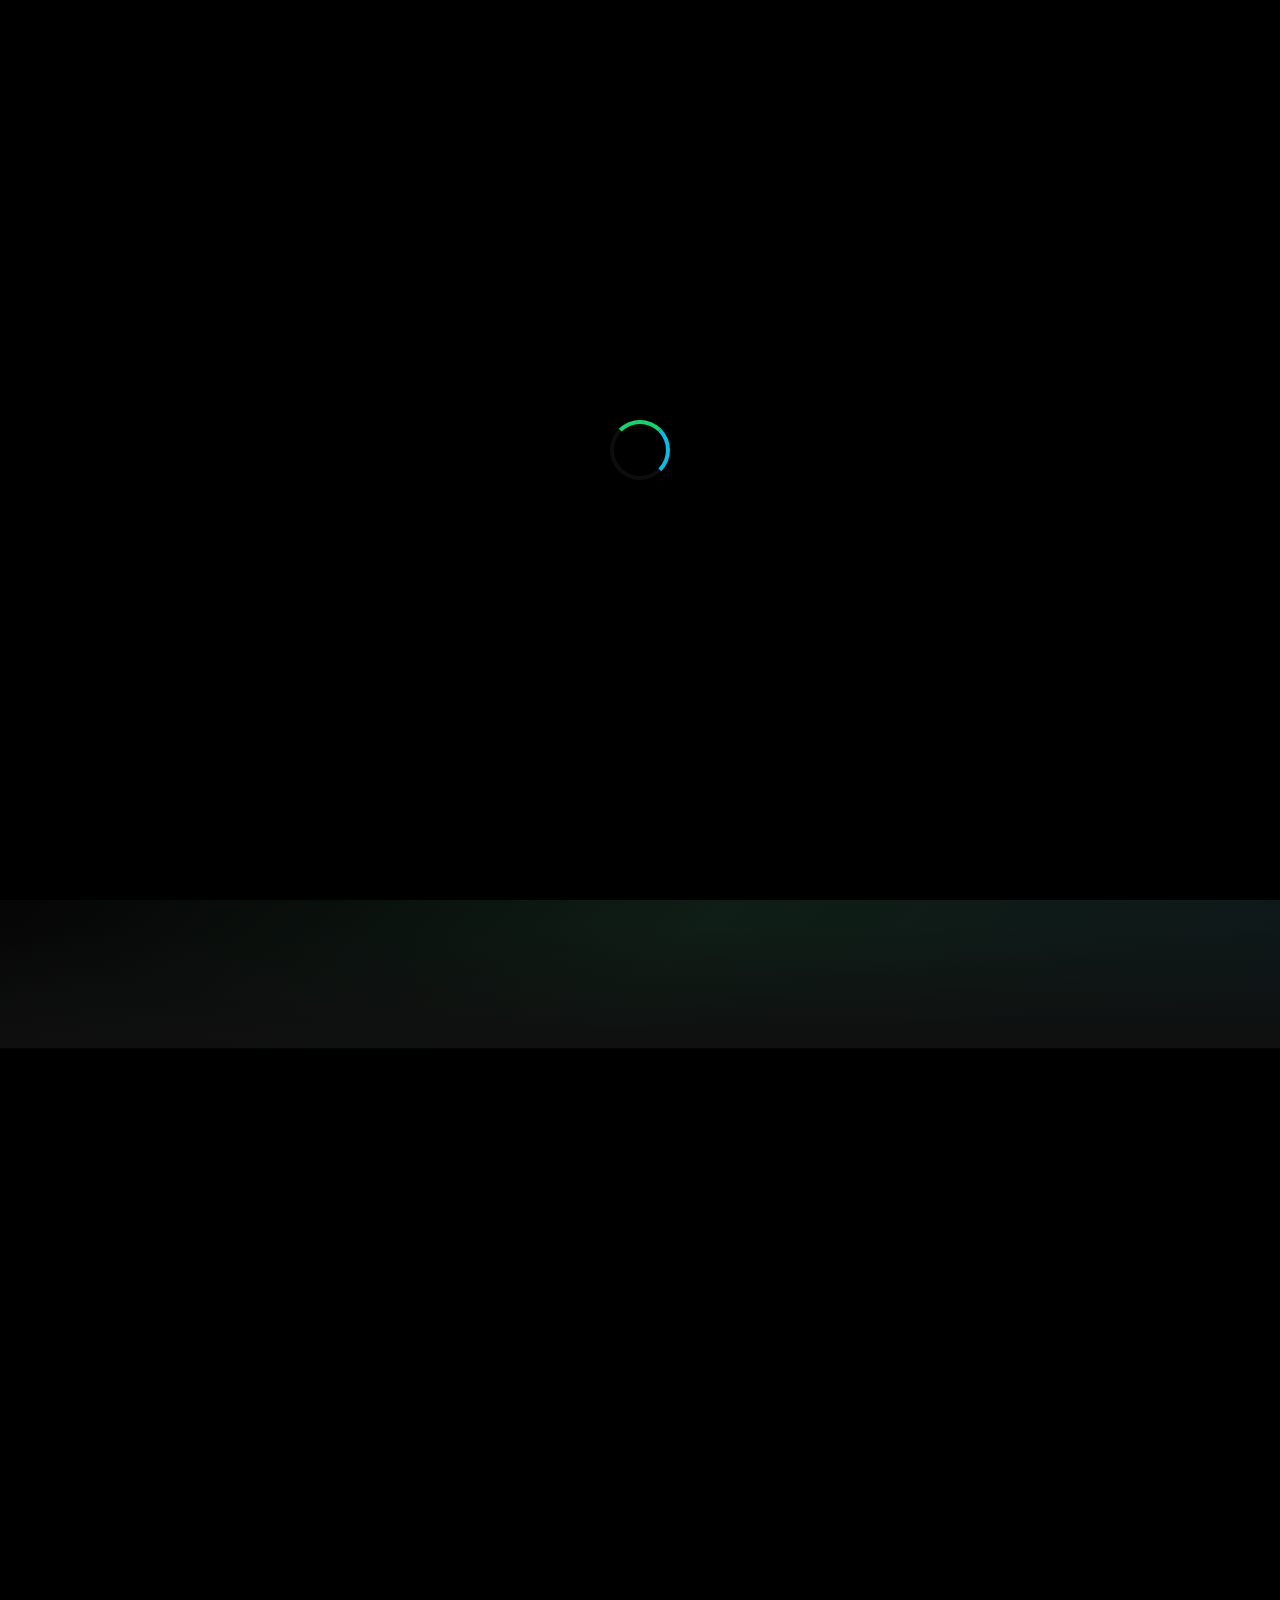
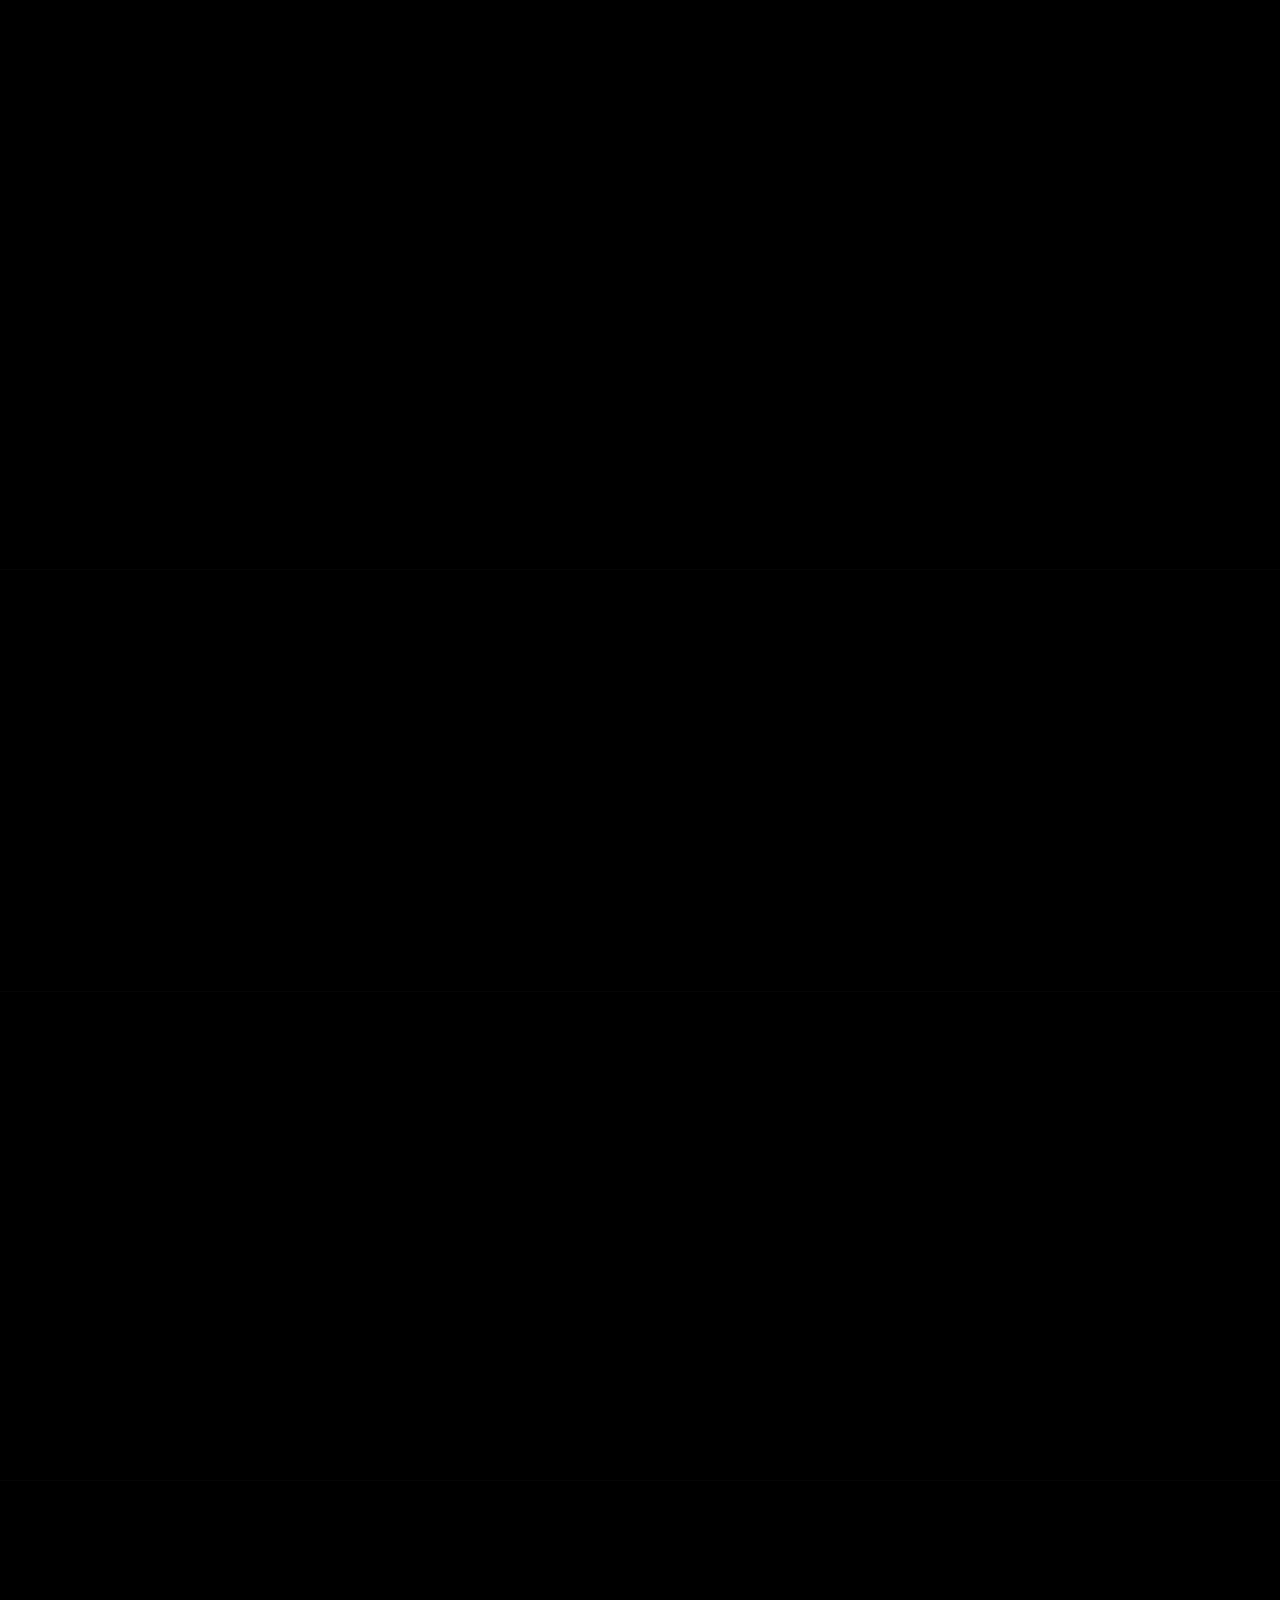
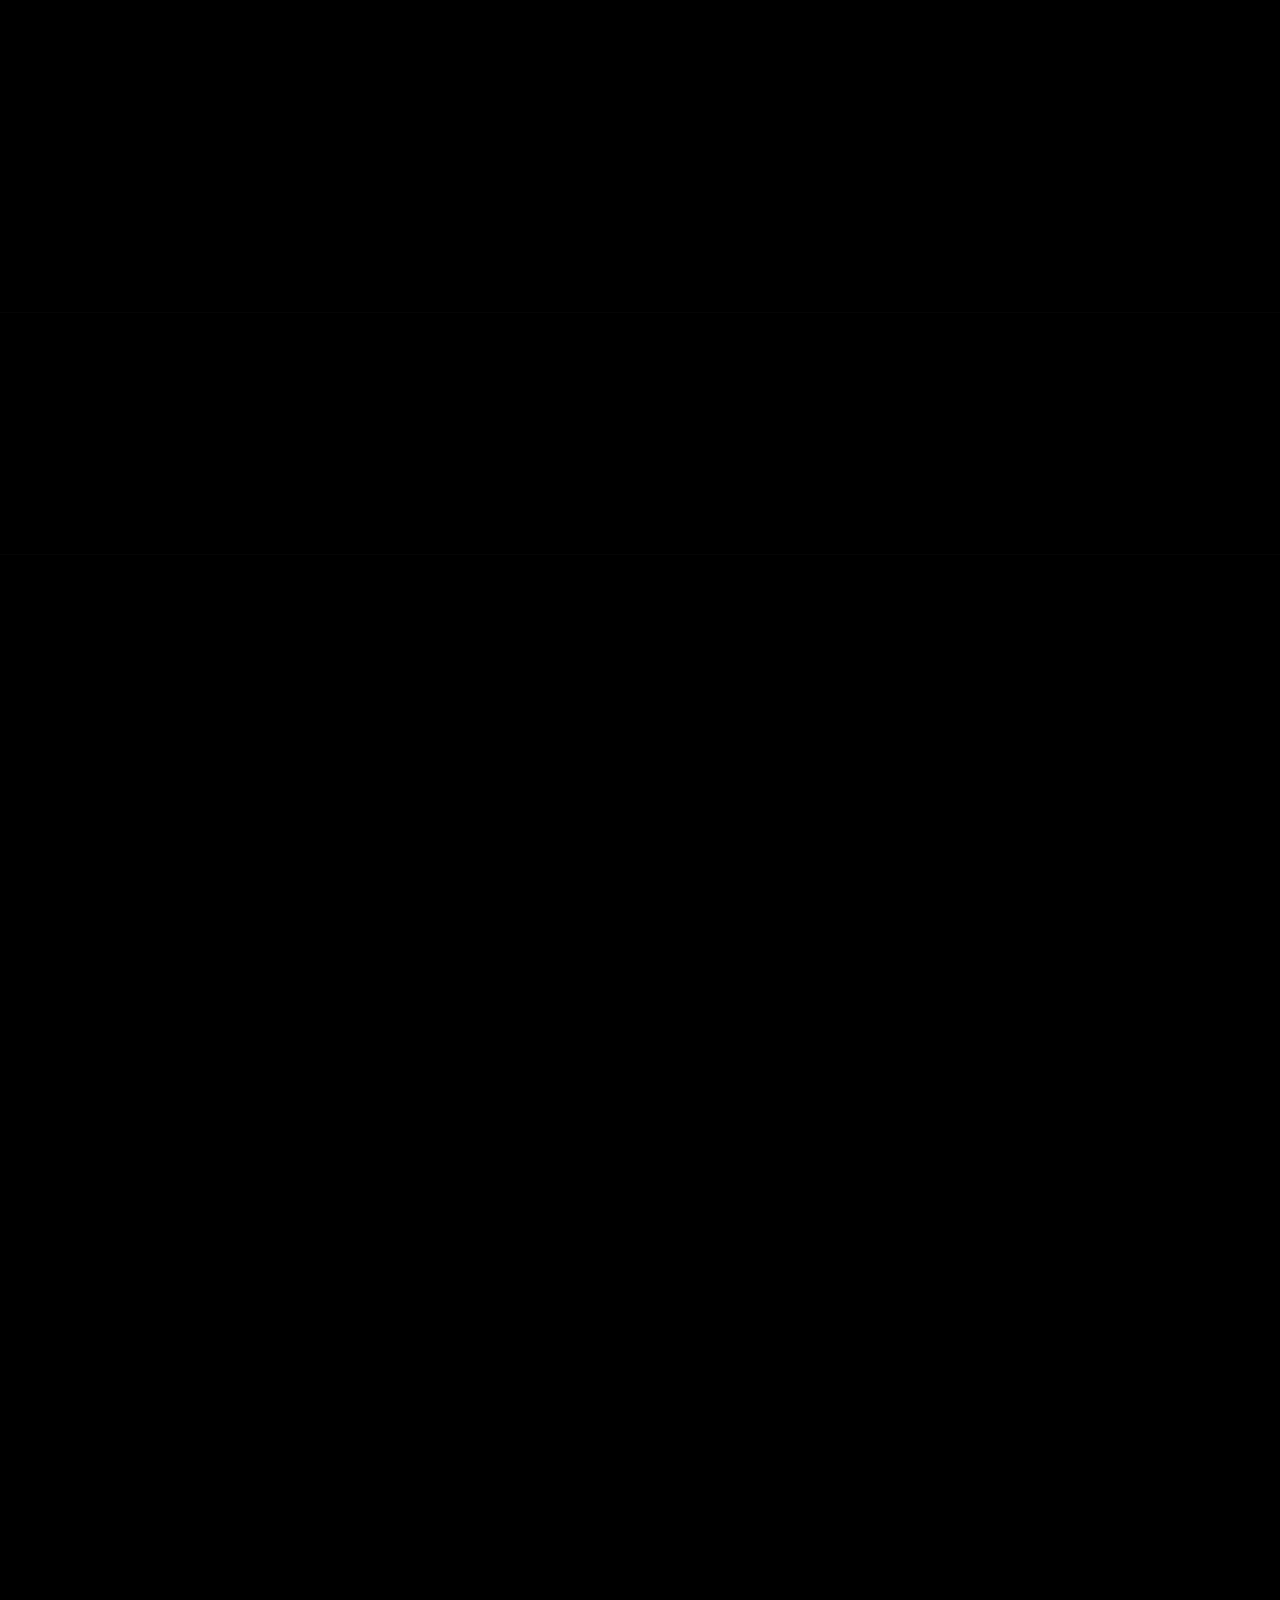
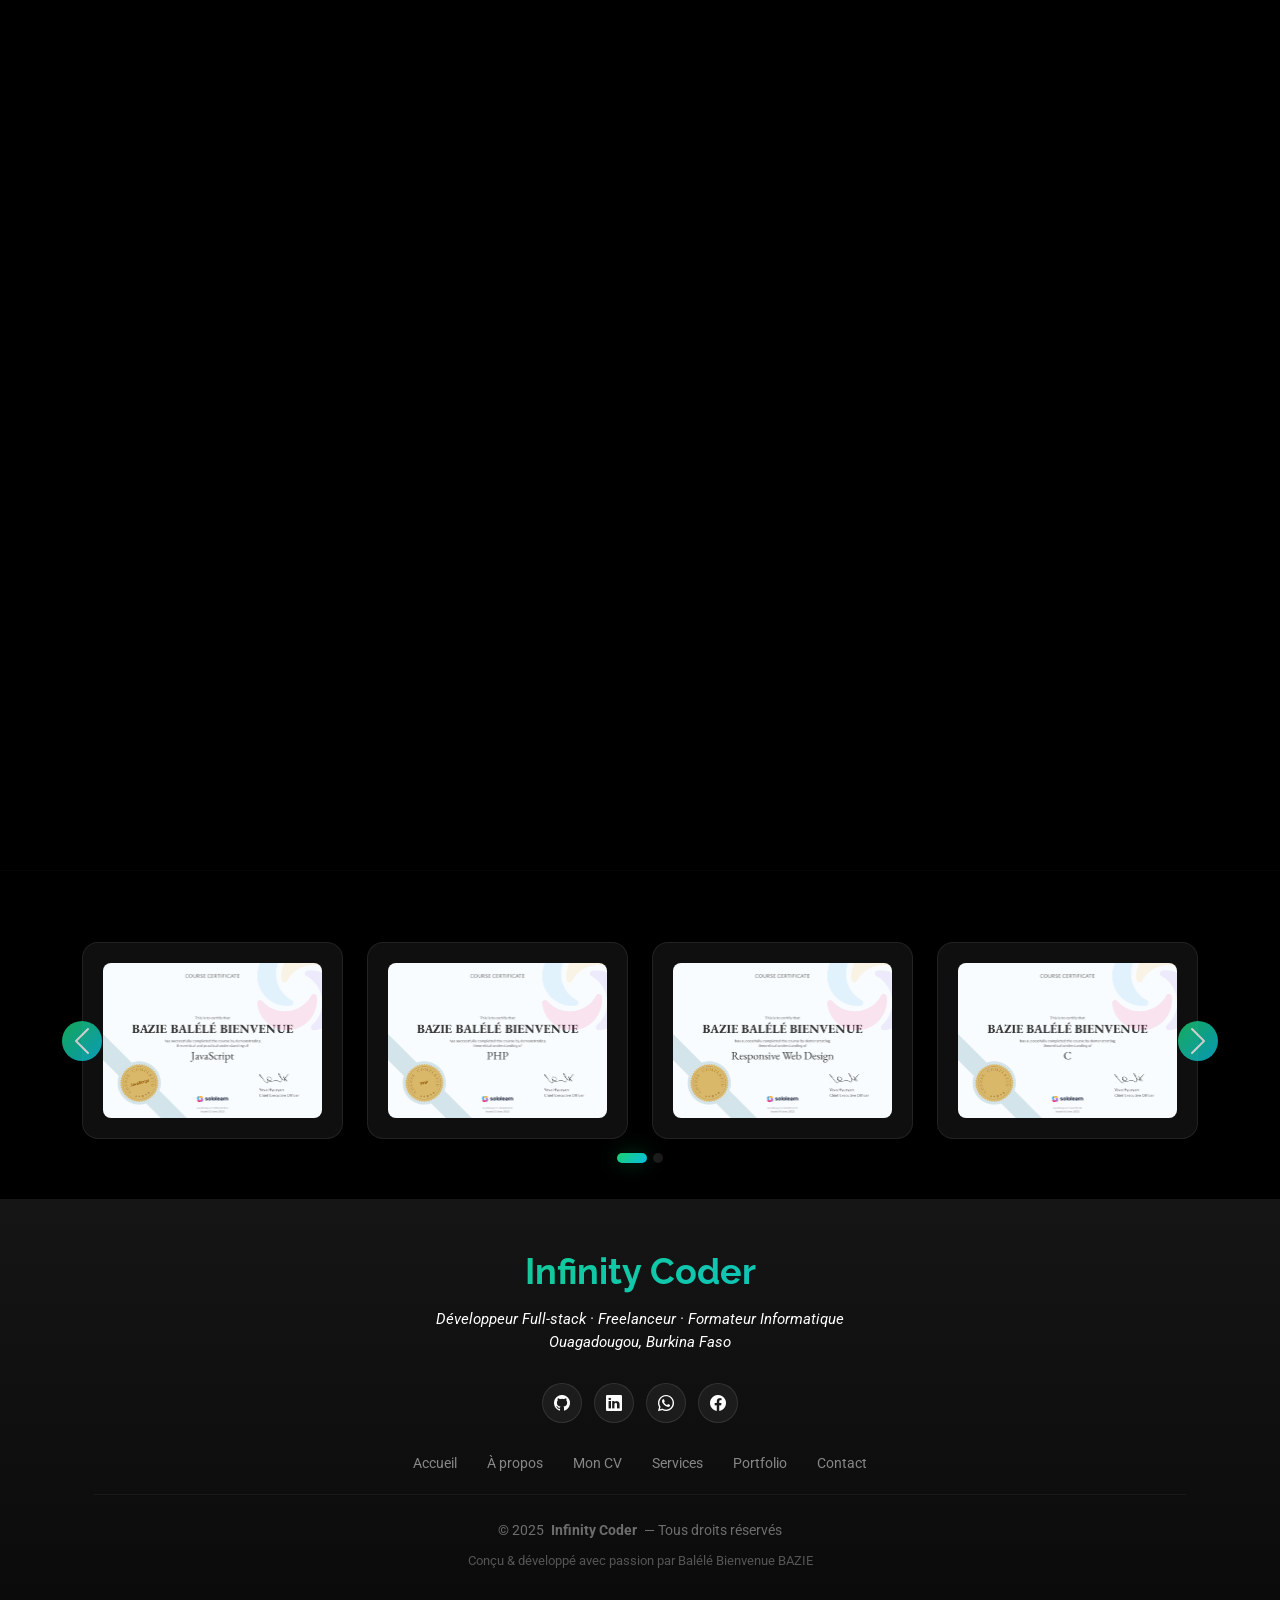
==== index.html @ 9b232f8d "Derniere version is done !" ====
<!DOCTYPE html>
<html lang="fr">

<head>
  <meta charset="utf-8">
  <meta content="width=device-width, initial-scale=1.0" name="viewport">
  <title>Accueil - Balele Bienvenue portfolio</title>
  <meta name="description" content="Portfolio de Balélé Bienvenue BAZIE - Développeur Full-stack, Freelanceur et Formateur Informatique basé à Ouagadougou, Burkina Faso. Spécialisé en Flutter, Laravel, JavaScript.">
  <meta name="keywords" content="développeur, fullstack, flutter, laravel, burkina faso, ouagadougou, freelance, mobile, web">
  <meta property="og:title" content="Balélé Bienvenue - Développeur Full-stack">
  <meta property="og:description" content="Développeur Full-stack, Freelanceur et Formateur Informatique. Spécialisé en Flutter, Laravel et JavaScript.">
  <meta property="og:type" content="website">

  <!-- Favicons -->
  <link href="assets/img/logo_infinity.png" rel="icon">
  <link href="assets/img/apple-touch-icon.png" rel="apple-touch-icon">

  <!-- Fonts -->
  <link href="https://fonts.googleapis.com" rel="preconnect">
  <link href="https://fonts.gstatic.com" rel="preconnect" crossorigin>
  <link
    href="https://fonts.googleapis.com/css2?family=Roboto:ital,wght@0,100;0,300;0,400;0,500;0,700;0,900;1,100;1,300;1,400;1,500;1,700;1,900&family=Poppins:ital,wght@0,100;0,200;0,300;0,400;0,500;0,600;0,700;0,800;0,900;1,100;1,200;1,300;1,400;1,500;1,600;1,700;1,800;1,900&family=Raleway:ital,wght@0,100;0,200;0,300;0,400;0,500;0,600;0,700;0,800;0,900;1,100;1,200;1,300;1,400;1,500;1,600;1,700;1,800;1,900&display=swap"
    rel="stylesheet">

  <!-- Vendor CSS Files -->
  <link href="assets/vendor/bootstrap/css/bootstrap.min.css" rel="stylesheet">
  <link href="assets/vendor/bootstrap-icons/bootstrap-icons.css" rel="stylesheet">
  <link href="assets/vendor/aos/aos.css" rel="stylesheet">
  <link href="assets/vendor/swiper/swiper-bundle.min.css" rel="stylesheet">
  <link href="assets/vendor/glightbox/css/glightbox.min.css" rel="stylesheet">

  <!-- Main CSS File -->
  <link href="assets/css/main.css" rel="stylesheet">

</head>

<body class="index-page">

  <header id="header" class="header d-flex align-items-center fixed-top">
    <div class="container-fluid container-xl position-relative d-flex align-items-center justify-content-between">
      <a href="index.html" class="logo d-flex align-items-center">
        <img src="assets/img/logo_infinity.png" alt="" class="img-fluid col-6 col-sm-4 col-md-3 col-lg-2 w-60">
      </a>

      <nav id="navmenu" class="navmenu">
        <ul>
          <li><a href="index.html" class="active">Accueil</a></li>
          <li><a href="about.html">À propos</a></li>
          <li><a href="resume.html">Mon CV</a></li>
          <li><a href="services.html">Services</a></li>
          <li><a href="portfolio.html">Portfolio</a></li>
          <li>
            <a href="contact.html">Contact</a>
          </li>
        </ul>
        <i class="mobile-nav-toggle d-xl-none bi bi-list"></i>
      </nav>

    </div>
  </header>

  <main class="main">

    <!-- Hero Section -->
    <section id="hero" class="hero section dark-background container-fluid col-12 col-md-12">
      <div class="hero-particles">
        <span class="particle"></span>
        <span class="particle"></span>
        <span class="particle"></span>
        <span class="particle"></span>
        <span class="particle"></span>
        <span class="particle"></span>
        <span class="particle"></span>
        <span class="particle"></span>
        <span class="particle"></span>
        <span class="particle"></span>
      </div>
      <div class="container" data-aos="zoom-out" data-aos-delay="100" style="margin-top: 80px;">
        <div class="row align-items-center justify-content-between">

          <!-- Colonne gauche : texte -->
          <div class="col-xl-6 col-lg-6 col-12">
            <div class="availability-badge"><span class="pulse-dot"></span> Disponible pour freelance</div>
            <h2>Balélé Bienvenue</h2>
            <p>Je suis <span class="typed"
                data-typed-items="Développeur Full-stack, Freelanceur, Formateur Informatique">Développeur</span><span
                class="typed-cursor typed-cursor--blink"></span></p><br>
            <p class="text-fluid paragraph" style="font-size: 18px; padding-right: 10px;">
              Passionné par la technologie et la création d'applications performantes, je possède une solide
              expérience en développement web et mobile, maîtrisant tant le front-end que le back-end. Mon parcours m'a permis de
              travailler sur divers projets, allant des applications web interactives aux solutions mobiles intuitives
              toujours avec une approche axée sur l'utilisateur et la qualité du code.
            </p>

            <div class="cta-buttons" data-aos="fade-up" data-aos-delay="300">
              <a href="contact.html" class="cta-btn cta-btn-primary"><i class="bi bi-envelope"></i> Me contacter</a>
              <a href="resume.html" class="cta-btn cta-btn-secondary"><i class="bi bi-file-earmark-person"></i> Voir mon CV</a>
            </div>

            <!-- Social Links -->
            <div class="hero-social" data-aos="fade-up" data-aos-delay="400">
              <a href="https://github.com/bazieBienvenue" target="_blank" class="github">
                <i class="bi bi-github"></i><span>GitHub</span>
              </a>
              <a href="https://www.linkedin.com/in/balele-bienvenue-bazie" target="_blank" class="linkedin">
                <i class="bi bi-linkedin"></i><span>LinkedIn</span>
              </a>
              <a href="https://wa.me/22654738460" target="_blank" class="whatsapp">
                <i class="bi bi-whatsapp"></i><span>WhatsApp</span>
              </a>
              <a href="https://www.facebook.com/BAZIE.Balele.Bienvenue" target="_blank" class="facebook">
                <i class="bi bi-facebook"></i><span>Facebook</span>
              </a>
            </div>

            <!-- Quick Stats -->
            <div class="hero-stats" data-aos="fade-up" data-aos-delay="500">
              <div class="stat-item">
                <span class="stat-number">3+</span>
                <span class="stat-label">Ans d'expérience</span>
              </div>
              <div class="stat-item">
                <span class="stat-number">15+</span>
                <span class="stat-label">Projets réalisés</span>
              </div>
              <div class="stat-item">
                <span class="stat-number">5+</span>
                <span class="stat-label">Projets freelance</span>
              </div>
              <div class="stat-item">
                <span class="stat-number">100%</span>
                <span class="stat-label">Satisfaction client</span>
              </div>
            </div>

            <!-- Mobile illustration -->
            <div class="d-lg-none mt-4 text-center">
              <img src="assets/img/dev-illustration.svg" alt="Développeur Full-stack Illustration" class="hero-illustration img-fluid" style="max-width: 320px;">
            </div>
          </div><!-- /col gauche -->

          <!-- Colonne droite : illustration -->
          <div class="col-xl-6 col-lg-6 d-none d-lg-flex align-items-center justify-content-end" data-aos="fade-left" data-aos-delay="200">
            <img src="assets/img/dev-illustration.svg" alt="Développeur Full-stack Illustration" class="hero-illustration" style="width: 100%; filter: drop-shadow(0 0 40px rgba(24,210,110,0.18)); transform: translateY(-120px);">
          </div><!-- /col droite -->

        </div><!-- /row -->
      </div><!-- /container -->
    </section><!-- /Hero Section -->
    <section id="services" class="services section" style="padding-top: 10px;">
      <div class="container">
      <div class="container section-title" data-aos="fade-up" style="padding-bottom: 20px;">
        <h2>Service</h2>
        <div><span>Mes</span> <span class="description-title">Services</span></div>
      </div>
      <div class="row gy-4">
        <div class="col-lg-4 col-md-6" data-aos="fade-up" data-aos-delay="100">
          <div class="service-item  position-relative">
            <div class="icon">
              <i class="bi bi-phone"></i>
            </div>
            <a href="#" class="stretched-link">
              <h3>Conception d'applications mobile</h3>
            </a>
            <p style="text-align: start;">En tant que développeur spécialisé en conception d'applications mobiles,
              j'accompagne mes clients dans la
              création
              d'applications intuitives, performantes et adaptées à tous types de terminaux (iOS et Android). Mon
              approche inclut
              toutes les étapes du développement mobile pour assurer un produit final innovant et aligné sur vos
              objectifs.</p>
          </div>
        </div><!-- End Service Item -->

        <div class="col-lg-4 col-md-6" data-aos="fade-up" data-aos-delay="200">
          <div class="service-item position-relative">
            <div class="icon">
              <i class="bi bi-person"></i>
            </div>
            <a href="#" class="stretched-link">
              <h3>Coaching en Informatique</h3>
            </a>
            <p style="text-align: start;">En tant que coach en informatique, j'accompagne les particuliers, les
              étudiants et les professionnels
              dans leur
              apprentissage des compétences informatiques, en adaptant mes séances aux besoins et aux objectifs de
              chaque apprenant.
              Que vous soyez débutant ou avancé, je vous aide à maîtriser les technologies et outils essentiels pour
              réussir dans le
              monde numérique.</p>
          </div>
        </div><!-- End Service Item -->

        <div class="col-lg-4 col-md-6" data-aos="fade-up" data-aos-delay="300">
          <div class="service-item position-relative">
            <div class="icon">
              <i class="bi bi-easel"></i>
            </div>
            <a href="#" class="stretched-link">
              <h3>Formation en Informatique</h3>
            </a>
            <p style="text-align: start;">En tant que formateur en informatique, je propose des formations complètes
              pour développer vos
              compétences numériques,
              des bases de l'informatique aux domaines spécialisés comme le développement web, mobile, ou la gestion des
              réseaux.</p>
          </div>
        </div><!-- End Service Item -->

        <div class="col-lg-4 col-md-6" data-aos="fade-up" data-aos-delay="400">
          <div class="service-item position-relative">
            <div class="icon">
              <i class="bi bi-bounding-box-circles"></i>
            </div>
            <a href="#" class="stretched-link">
              <h3>Conception des sites web</h3>
            </a>
            <p style="text-align: start;">En tant que concepteur de sites web, je propose des solutions sur mesure pour
              créer des sites
              performants, esthétiques
              et adaptés aux besoins de chaque client. Mon approche est de concevoir des sites qui allient design
              moderne, expérience
              utilisateur (UX) optimale, et performances techniques.</p>
            <a href="#" class="stretched-link"></a>
          </div>
        </div><!-- End Service Item -->

        <div class="col-lg-4 col-md-6" data-aos="fade-up" data-aos-delay="500">
          <div class="service-item position-relative">
            <div class="icon">
              <i class="bi bi-calendar4-week"></i>
            </div>
            <a href="#" class="stretched-link">
              <h3>Conception d'API</h3>
            </a>
            <p style="text-align: start;">En tant que développeur spécialisé en conception d'API, j’offre des services
              de création et d’intégration
              d’API
              robustes, sécurisées et performantes pour connecter différentes applications et gérer efficacement les
              échanges de
              données. Que ce soit pour une application web, mobile, ou un système complexe, mes API sont conçues pour
              répondre aux
              besoins spécifiques de votre projet tout en étant évolutives et faciles à maintenir.</p>
            <a href="#" class="stretched-link"></a>
          </div>
        </div><!-- End Service Item -->

        <div class="col-lg-4 col-md-6" data-aos="fade-up" data-aos-delay="600">
          <div class="service-item position-relative">
            <div class="icon">
              <i class="bi bi-laptop"></i>
            </div>
            <a href="#" class="stretched-link">
              <h3>Maintenance et mise à jour de logiciels</h3>
            </a>
            <p style="text-align: start;">En tant que spécialiste en maintenance logicielle, j’offre des services
              complets de suivi, d’optimisation
              et de mise à
              jour de vos logiciels pour garantir leur performance, leur sécurité, et leur conformité aux besoins de
              votre entreprise.
              Mon objectif est d’assurer que vos solutions restent fiables, efficaces et évoluent avec les avancées
              technologiques et
              les nouvelles attentes de vos utilisateurs. </p>
            <a href="#" class="stretched-link"></a>
          </div>
        </div><!-- End Service Item -->
      </div>

      </div>
    </section><!-- /Services Section -->

    <!-- Process Section -->
    <section id="process" class="process section" style="padding-top: 10px;">
      <div class="container section-title" data-aos="fade-up" style="padding-bottom: 20px;">
        <h2>Processus</h2>
        <div><span>Comment je</span> <span class="description-title">Travaille</span></div>
      </div>
      <div class="container">
        <div class="process-steps">
          <div class="process-step" data-aos="fade-up" data-aos-delay="100">
            <span class="step-number">01</span>
            <div class="step-icon"><i class="bi bi-chat-dots"></i></div>
            <h3 class="step-title">Discussion</h3>
            <p class="step-desc">J'écoute vos besoins, analyse votre projet et propose des solutions adaptées à vos objectifs.</p>
          </div>
          <div class="process-step" data-aos="fade-up" data-aos-delay="200">
            <span class="step-number">02</span>
            <div class="step-icon"><i class="bi bi-pencil-square"></i></div>
            <h3 class="step-title">Conception</h3>
            <p class="step-desc">Je conçois l'architecture technique, les maquettes et planifie le développement avec méthode Agile.</p>
          </div>
          <div class="process-step" data-aos="fade-up" data-aos-delay="300">
            <span class="step-number">03</span>
            <div class="step-icon"><i class="bi bi-code-slash"></i></div>
            <h3 class="step-title">Développement</h3>
            <p class="step-desc">Je développe votre solution avec les meilleures technologies, en respectant les délais et la qualité.</p>
          </div>
          <div class="process-step" data-aos="fade-up" data-aos-delay="400">
            <span class="step-number">04</span>
            <div class="step-icon"><i class="bi bi-rocket-takeoff"></i></div>
            <h3 class="step-title">Livraison</h3>
            <p class="step-desc">Je teste, déploie et assure le suivi de votre produit final avec un support continu.</p>
          </div>
        </div>
      </div>
    </section><!-- /Process Section -->

    <!-- Why Choose Me Section -->
    <section id="why-me" class="why-me section" style="padding-top: 10px;">
      <div class="container section-title" data-aos="fade-up" style="padding-bottom: 20px;">
        <h2>Avantages</h2>
        <div><span>Pourquoi me</span> <span class="description-title">Choisir</span></div>
      </div>
      <div class="container">
        <div class="row gy-4">
          <div class="col-lg-4 col-md-6" data-aos="fade-up" data-aos-delay="100">
            <div class="why-card">
              <div class="why-icon"><i class="bi bi-lightning-charge"></i></div>
              <div class="why-content">
                <h4>Développement Rapide</h4>
                <p>Je livre des projets dans les délais convenus grâce à une organisation rigoureuse et des outils modernes.</p>
              </div>
            </div>
          </div>
          <div class="col-lg-4 col-md-6" data-aos="fade-up" data-aos-delay="150">
            <div class="why-card">
              <div class="why-icon"><i class="bi bi-phone"></i></div>
              <div class="why-content">
                <h4>Expertise Mobile & Web</h4>
                <p>Maîtrise de Flutter, Laravel et JavaScript pour des solutions complètes iOS, Android et Web.</p>
              </div>
            </div>
          </div>
          <div class="col-lg-4 col-md-6" data-aos="fade-up" data-aos-delay="200">
            <div class="why-card">
              <div class="why-icon"><i class="bi bi-shield-check"></i></div>
              <div class="why-content">
                <h4>Code de Qualité</h4>
                <p>Code propre, maintenable et testé, respectant les meilleures pratiques de développement.</p>
              </div>
            </div>
          </div>
          <div class="col-lg-4 col-md-6" data-aos="fade-up" data-aos-delay="250">
            <div class="why-card">
              <div class="why-icon"><i class="bi bi-headset"></i></div>
              <div class="why-content">
                <h4>Support Continu</h4>
                <p>Disponible pour la maintenance, les mises à jour et le support après livraison du projet.</p>
              </div>
            </div>
          </div>
          <div class="col-lg-4 col-md-6" data-aos="fade-up" data-aos-delay="300">
            <div class="why-card">
              <div class="why-icon"><i class="bi bi-currency-dollar"></i></div>
              <div class="why-content">
                <h4>Tarifs Compétitifs</h4>
                <p>Des solutions de qualité professionnelle à des prix adaptés au marché africain et international.</p>
              </div>
            </div>
          </div>
          <div class="col-lg-4 col-md-6" data-aos="fade-up" data-aos-delay="350">
            <div class="why-card">
              <div class="why-icon"><i class="bi bi-translate"></i></div>
              <div class="why-content">
                <h4>Communication Claire</h4>
                <p>Suivi régulier, transparence totale et communication fluide en français et anglais.</p>
              </div>
            </div>
          </div>
        </div>
      </div>
    </section><!-- /Why Choose Me Section -->

    <section id="skills" class="skills section" style="padding-top:0px;">
      <!-- Section Title -->
      <div class="container section-title" data-aos="fade-up" style="padding-bottom: 20px;">
        <h2>Compétences</h2>
        <div><span>Mes</span> <span class="description-title">Compétences</span></div>
      </div><!-- End Section Title -->
      <div class="container" data-aos="fade-up" data-aos-delay="100">
        <div class="row skills-content skills-animation">
          <div class="col-lg-6">
            <div class="progress">
              <span class="skill"><span>HTML</span> <i class="val">100%</i></span>
              <div class="progress-bar-wrap">
                <div class="progress-bar" role="progressbar" aria-valuenow="100" aria-valuemin="0" aria-valuemax="100">
                </div>
              </div>
            </div><!-- End Skills Item -->
            <div class="progress">
              <span class="skill"><span>DART</span> <i class="val">100%</i></span>
              <div class="progress-bar-wrap">
                <div class="progress-bar" role="progressbar" aria-valuenow="100" aria-valuemin="0" aria-valuemax="100">
                </div>
              </div>
            </div><!-- End Skills Item -->
            <div class="progress">
              <span class="skill"><span>JavaScript</span> <i class="val">95%</i></span>
              <div class="progress-bar-wrap">
                <div class="progress-bar" role="progressbar" aria-valuenow="95" aria-valuemin="0" aria-valuemax="100">
                </div>
              </div>
            </div><!-- End Skills Item -->
            <div class="progress">
              <span class="skill"><span>CSS</span> <i class="val">90%</i></span>
              <div class="progress-bar-wrap">
                <div class="progress-bar" role="progressbar" aria-valuenow="90" aria-valuemin="0" aria-valuemax="100">
                </div>
              </div>
            </div><!-- End Skills Item -->
            <div class="progress">
              <span class="skill"><span>PHP</span> <i class="val">80%</i></span>
              <div class="progress-bar-wrap">
                <div class="progress-bar" role="progressbar" aria-valuenow="80" aria-valuemin="0" aria-valuemax="100">
                </div>
              </div>
            </div><!-- End Skills Item -->
          </div>
          <div class="col-lg-6">
            <div class="progress">
              <span class="skill"><span>Flutter</span> <i class="val">100%</i></span>
              <div class="progress-bar-wrap">
                <div class="progress-bar" role="progressbar" aria-valuenow="100" aria-valuemin="0" aria-valuemax="100">
                </div>
              </div>
            </div><!-- End Skills Item -->
            <div class="progress">
              <span class="skill"><span>Laravel</span> <i class="val">85%</i></span>
              <div class="progress-bar-wrap">
                <div class="progress-bar" role="progressbar" aria-valuenow="85" aria-valuemin="0" aria-valuemax="100">
                </div>
              </div>
            </div><!-- End Skills Item -->
            <div class="progress">
              <span class="skill"><span>Angular</span> <i class="val">75%</i></span>
              <div class="progress-bar-wrap">
                <div class="progress-bar" role="progressbar" aria-valuenow="75" aria-valuemin="0" aria-valuemax="100">
                </div>
              </div>
            </div><!-- End Skills Item -->
            <div class="progress">
              <span class="skill"><span>Node js</span> <i class="val">65%</i></span>
              <div class="progress-bar-wrap">
                <div class="progress-bar" role="progressbar" aria-valuenow="65" aria-valuemin="0" aria-valuemax="100">
                </div>
              </div>
            </div><!-- End Skills Item -->
            <div class="progress">
              <span class="skill"><span>Vue js</span> <i class="val">50%</i></span>
              <div class="progress-bar-wrap">
                <div class="progress-bar" role="progressbar" aria-valuenow="50" aria-valuemin="0" aria-valuemax="100">
                </div>
              </div>
            </div><!-- End Skills Item -->
          </div>
        </div>
      </div>
    </section><!-- /Skills Section -->

    <!-- Tech Stack Section -->
    <section id="techstack" class="section" style="padding-top: 0px;">
      <div class="container section-title" data-aos="fade-up" style="padding-bottom: 20px;">
        <h2>Technologies</h2>
        <div><span>Mon</span> <span class="description-title">Stack Tech</span></div>
      </div>
      <div class="container" data-aos="fade-up" data-aos-delay="100">
        <div class="tech-cloud">
          <span class="tech-badge"><i class="bi bi-phone"></i> Flutter</span>
          <span class="tech-badge"><i class="bi bi-code"></i> Dart</span>
          <span class="tech-badge"><i class="bi bi-filetype-php"></i> Laravel</span>
          <span class="tech-badge"><i class="bi bi-filetype-js"></i> JavaScript</span>
          <span class="tech-badge"><i class="bi bi-filetype-html"></i> HTML5</span>
          <span class="tech-badge"><i class="bi bi-filetype-css"></i> CSS3</span>
          <span class="tech-badge"><i class="bi bi-database"></i> MySQL</span>
          <span class="tech-badge"><i class="bi bi-diagram-3"></i> REST API</span>
          <span class="tech-badge"><i class="bi bi-node-plus"></i> Node.js</span>
          <span class="tech-badge"><i class="bi bi-braces"></i> Angular</span>
          <span class="tech-badge"><i class="bi bi-gear"></i> Vue.js</span>
          <span class="tech-badge"><i class="bi bi-git"></i> Git & GitHub</span>
          <span class="tech-badge"><i class="bi bi-cloud"></i> Docker</span>
          <span class="tech-badge"><i class="bi bi-map"></i> Geolocalisation</span>
        </div>
      </div>
    </section><!-- /Tech Stack Section -->

    <!-- Projects Section -->
    <section id="projects" class="projects section">
      <div class="container section-title" data-aos="fade-up" style="padding-bottom: 20px;">
        <h2>Portfolio</h2>
        <div><span>Mes</span> <span class="description-title">Realisations</span></div>
      </div>

      <div class="container">
        <div class="row gy-4">

          <!-- SIIERP - Projet Majeur -->
          <div class="col-12" data-aos="fade-up" data-aos-delay="100">
            <div class="project-card project-card-featured">
              <div class="row g-0 align-items-center">
                <div class="col-md-6">
                  <div class="project-screenshot">
                    <img src="assets/img/portfolio/siierp-dashboard.png" alt="SIIERP - Tableau de bord ERP" class="img-fluid">
                  </div>
                </div>
                <div class="col-md-6">
                  <div class="project-body" style="padding: 30px;">
                    <span class="project-badge featured">🏆 Projet Majeur</span>
                    <h3>SIIERP</h3>
                    <p>Système ERP complet pour Slimat SARL : Vente, CRM, Comptabilité, RH, Stock, Logistique, Caisse et Budget — tout en une seule plateforme. Version 4.4.0 STABLE.</p>
                    <div class="project-tech">
                      <span>Flutter Web</span>
                      <span>Dart</span>
                      <span>Laravel</span>
                      <span>MySQL</span>
                    </div>
                    <div style="margin-top: 14px;">
                      <a href="https://slimatgroup.cloud/" target="_blank" style="display: inline-flex; align-items: center; gap: 6px; padding: 8px 20px; background: linear-gradient(135deg, #18d26e, #0abde3); color: #000; border-radius: 50px; font-weight: 600; font-size: 13px; text-decoration: none; box-shadow: 0 4px 15px rgba(24,210,110,0.3);">
                        <i class="bi bi-globe2"></i> Démo en ligne
                      </a>
                    </div>
                  </div>
                </div>
              </div>
            </div>
          </div>

          <!-- G-Scolaire - Projet Phare -->
          <div class="col-12" data-aos="fade-up" data-aos-delay="150">
            <div class="project-card project-card-featured">
              <div class="row g-0 align-items-center">
                <div class="col-md-6">
                  <div class="project-screenshot">
                    <img src="assets/img/portfolio/gscolaire-dashboard.png" alt="G-Scolaire - Tableau de bord" class="img-fluid">
                  </div>
                </div>
                <div class="col-md-6">
                  <div class="project-body" style="padding: 30px;">
                    <span class="project-badge featured">Projet Phare</span>
                    <h3>G-Scolaire</h3>
                    <p>Logiciel complet de gestion scolaire pour colleges et lycees : gestion des eleves, professeurs, notes, bulletins, scolarite, presence et bien plus.</p>
                    <div class="project-tech">
                      <span>Flutter</span>
                      <span>Dart</span>
                      <span>Laravel</span>
                      <span>MySQL</span>
                    </div>
                  </div>
                </div>
              </div>
            </div>
          </div>

          <!-- Gandyam Pay -->
          <div class="col-12" data-aos="fade-up" data-aos-delay="200">
            <div class="project-card project-card-featured">
              <div class="row g-0 align-items-center">
                <div class="col-md-3 text-center">
                  <div class="project-screenshot" style="max-width: 200px; margin: 15px auto;">
                    <img src="assets/img/portfolio/gandyam-splash.webp" alt="Gandyam Pay" class="img-fluid" style="border-radius: 12px;">
                  </div>
                </div>
                <div class="col-md-9">
                  <div class="project-body" style="padding: 30px;">
                    <span class="project-badge featured">💸 Application Mobile</span>
                    <h3>Gandyam Pay</h3>
                    <p>Application de transfert d'argent international CAD → XOF/XAF via Moov Money, Orange Money et Wave. Taux de change en temps réel, historique des transactions et authentification Google.</p>
                    <div class="project-tech">
                      <span>Flutter</span>
                      <span>Dart</span>
                      <span>Node.js</span>
                      <span>Mobile Money</span>
                    </div>
                    <div style="margin-top: 14px;">
                      <a href="https://play.google.com/store/search?q=gandyam+pay&c=apps&hl=fr" target="_blank" style="display: inline-flex; align-items: center; gap: 6px; padding: 8px 20px; background: linear-gradient(135deg, #18d26e, #0abde3); color: #000; border-radius: 50px; font-weight: 600; font-size: 13px; text-decoration: none; box-shadow: 0 4px 15px rgba(24,210,110,0.3);">
                        <i class="bi bi-google-play"></i> Google Play
                      </a>
                    </div>
                  </div>
                </div>
              </div>
            </div>
          </div>

          <!-- TIIM - Projet Phare -->
          <div class="col-12" data-aos="fade-up" data-aos-delay="250">
            <div class="project-card project-card-featured">
              <div class="row g-0 align-items-center">
                <div class="col-md-3 text-center">
                  <div class="project-screenshot" style="max-width: 200px; margin: 15px auto;">
                    <img src="assets/img/portfolio/tiim-login.jpeg" alt="TIIM - Connexion" class="img-fluid" style="border-radius: 12px;">
                  </div>
                </div>
                <div class="col-md-9">
                  <div class="project-body" style="padding: 30px;">
                    <span class="project-badge featured">Projet Phare</span>
                    <h3>TIIM</h3>
                    <p>Application mobile de sante digitale pour le Burkina Faso : recherche de disponibilite de medicaments, localisation de pharmacies a proximite, pharmacies de garde et rappels de medicaments.</p>
                    <div class="project-tech">
                      <span>Flutter</span>
                      <span>Dart</span>
                      <span>REST API</span>
                      <span>Geolocalisation</span>
                    </div>
                  </div>
                </div>
              </div>
            </div>
          </div>

        </div>

        <div class="text-center" data-aos="fade-up" data-aos-delay="500">
          <a href="portfolio.html" class="view-all-btn">Voir les details des projets</a>
        </div>
      </div>
    </section><!-- /Projects Section -->

    <section id="interests" class="interests section" style="padding-top: 0px;">
      <!-- Section Title -->
      <div class="container section-title" data-aos="fade-up" style="padding-bottom: 20px;">
        <h2>Certificats</h2>
        <div><span>Mes</span> <span class="description-title">Certifications</span></div>
      </div>
      <!-- End Section Title -->
      <div class="container">
        <div id="certificationCarousel" class="carousel slide" data-bs-ride="carousel" data-bs-interval="5000">
          <div class="carousel-inner">
            <div class="carousel-item active">
              <div class="row gy-4">
                <div class="col-lg-3 col-md-4">
                  <div class="features-item">
                    <img src="assets/img/javascript.png" alt="JavaScript" class="img-fluid">
                  </div>
                </div>
                <div class="col-lg-3 col-md-4">
                  <div class="features-item">
                    <img src="assets/img/php.png" alt="PHP" class="img-fluid">
                  </div>
                </div>
                <div class="col-lg-3 col-md-4">
                  <div class="features-item">
                    <img src="assets/img/rescon.png" alt="Rescon" class="img-fluid">
                  </div>
                </div>
                <div class="col-lg-3 col-md-4">
                  <div class="features-item">
                    <img src="assets/img/c.png" alt="C" class="img-fluid">
                  </div>
                </div>
              </div>
            </div>

            <div class="carousel-item">
              <div class="row gy-4">
                <div class="col-lg-3 col-md-4">
                  <div class="features-item">
                    <img src="assets/img/html.png" alt="HTML" class="img-fluid">
                  </div>
                </div>
                <div class="col-lg-3 col-md-4">
                  <div class="features-item">
                    <img src="assets/img/css.png" alt="CSS" class="img-fluid">
                  </div>
                </div>
                <div class="col-lg-3 col-md-4">
                  <div class="features-item">
                    <img src="assets/img/reactredux.png" alt="React Redux" class="img-fluid">
                  </div>
                </div>
                <div class="col-lg-3 col-md-4">
                  <div class="features-item">
                    <img src="assets/img/c.png" alt="C" class="img-fluid">
                  </div>
                </div>
              </div>
            </div>
          </div>
          <button class="carousel-control-prev" type="button" data-bs-target="#certificationCarousel" data-bs-slide="prev">
            <span class="carousel-control-prev-icon" aria-hidden="true"></span>
          </button>
          <button class="carousel-control-next" type="button" data-bs-target="#certificationCarousel" data-bs-slide="next">
            <span class="carousel-control-next-icon" aria-hidden="true"></span>
          </button>
          <div class="carousel-indicators">
            <button type="button" data-bs-target="#certificationCarousel" data-bs-slide-to="0" class="active"></button>
            <button type="button" data-bs-target="#certificationCarousel" data-bs-slide-to="1"></button>
          </div>
        </div>
      </div>
    </section>


  </main>

  <footer id="footer" class="footer dark-background">
    <div class="container">
      <h3 class="sitename">Infinity Coder</h3>
      <p>Développeur Full-stack · Freelanceur · Formateur Informatique<br>Ouagadougou, Burkina Faso</p>
      <div class="social-links d-flex justify-content-center">
        <a href="https://github.com/bazieBienvenue" target="_blank" title="GitHub"><i class="bi bi-github"></i></a>
        <a href="https://www.linkedin.com/in/balele-bienvenue-bazie" target="_blank" title="LinkedIn"><i class="bi bi-linkedin"></i></a>
        <a href="https://wa.me/22654738460" target="_blank" title="WhatsApp"><i class="bi bi-whatsapp"></i></a>
        <a href="https://www.facebook.com/BAZIE.Balele.Bienvenue" target="_blank" title="Facebook"><i class="bi bi-facebook"></i></a>
      </div>
      <div class="footer-links">
        <a href="index.html">Accueil</a>
        <a href="about.html">À propos</a>
        <a href="resume.html">Mon CV</a>
        <a href="services.html">Services</a>
        <a href="portfolio.html">Portfolio</a>
        <a href="contact.html">Contact</a>
      </div>
      <div class="container">
        <div class="copyright">
          <span>© 2025</span> <strong class="px-1 sitename">Infinity Coder</strong> <span>— Tous droits réservés</span>
        </div>
        <p class="footer-tagline">Conçu & développé avec passion par Balélé Bienvenue BAZIE</p>
      </div>
    </div>
  </footer>
  <!-- Scroll Top -->
  <a href="#" id="scroll-top" class="scroll-top d-flex align-items-center justify-content-center"><i
      class="bi bi-arrow-up-short"></i></a>

  <!-- Preloader -->
  <div id="preloader"></div>

  <!-- Vendor JS Files -->
  <script src="assets/vendor/bootstrap/js/bootstrap.bundle.min.js"></script>
  <script src="assets/vendor/php-email-form/validate.js"></script>
  <script src="assets/vendor/aos/aos.js"></script>
  <script src="assets/vendor/typed.js/typed.umd.js"></script>
  <script src="assets/vendor/purecounter/purecounter_vanilla.js"></script>
  <script src="assets/vendor/waypoints/noframework.waypoints.js"></script>
  <script src="assets/vendor/swiper/swiper-bundle.min.js"></script>
  <script src="assets/vendor/glightbox/js/glightbox.min.js"></script>
  <script src="assets/vendor/imagesloaded/imagesloaded.pkgd.min.js"></script>
  <script src="assets/vendor/isotope-layout/isotope.pkgd.min.js"></script>

  <!-- Main JS File -->
  <script src="assets/js/main.js"></script>

  <!-- WhatsApp Floating Button -->
  <a href="https://wa.me/22654738460" class="whatsapp-float" target="_blank" title="Contactez-moi sur WhatsApp">
    <i class="bi bi-whatsapp"></i>
  </a>

</body>

</html>
---- assets/css/main.css ----
/**
* Template Name: Personal
* Template URL: https://bootstrapmade.com/personal-free-resume-bootstrap-template/
* Updated: Nov 04 2024 with Bootstrap v5.3.3
* Author: BootstrapMade.com
* License: https://bootstrapmade.com/license/
*/

/*--------------------------------------------------------------
# Font & Color Variables
# Help: https://bootstrapmade.com/color-system/
--------------------------------------------------------------*/
/* Fonts */
:root {
  --default-font: "Roboto", system-ui, -apple-system, "Segoe UI", Roboto, "Helvetica Neue", Arial, "Noto Sans", "Liberation Sans", sans-serif, "Apple Color Emoji", "Segoe UI Emoji", "Segoe UI Symbol", "Noto Color Emoji";
  --heading-font: "Raleway", sans-serif;
  --nav-font: "Poppins", sans-serif;
}

/* Global Colors - The following color variables are used throughout the website. Updating them here will change the color scheme of the entire website */
:root {
  --background-color: #000000;
  /* Background color for the entire website, including individual sections */
  --default-color: #fafafa;
  /* Default color used for the majority of the text content across the entire website */
  --heading-color: #ffffff;
  /* Color for headings, subheadings and title throughout the website */
  --accent-color: #18d26e;
  /* Accent color that represents your brand on the website. It's used for buttons, links, and other elements that need to stand out */
  --surface-color: #1a1a1a;
  /* The surface color is used as a background of boxed elements within sections, such as cards, icon boxes, or other elements that require a visual separation from the global background. */
  --contrast-color: #000000;
  /* Contrast color for text, ensuring readability against backgrounds of accent, heading, or default colors. */

  /* New modern design variables */
  --accent-gradient: linear-gradient(135deg, #18d26e 0%, #0abde3 100%);
  --accent-color-secondary: #0abde3;
  --accent-glow: 0 0 20px rgba(24, 210, 110, 0.3);
  --accent-glow-strong: 0 0 40px rgba(24, 210, 110, 0.4), 0 0 80px rgba(10, 189, 227, 0.2);
  --glass-bg: rgba(26, 26, 26, 0.6);
  --glass-border: rgba(255, 255, 255, 0.08);
  --glass-blur: blur(20px);
  --card-radius: 16px;
  --transition-smooth: all 0.4s cubic-bezier(0.25, 0.46, 0.45, 0.94);
}

/* Nav Menu Colors - The following color variables are used specifically for the navigation menu. They are separate from the global colors to allow for more customization options */
:root {
  --nav-color: #fafafa;
  /* The default color of the main navmenu links */
  --nav-hover-color: #18d26e;
  /* Applied to main navmenu links when they are hovered over or active */
  --nav-mobile-background-color: #1a1a1a;
  /* Used as the background color for mobile navigation menu */
  --nav-dropdown-background-color: #1a1a1a;
  /* Used as the background color for dropdown items that appear when hovering over primary navigation items */
  --nav-dropdown-color: #fafafa;
  /* Used for navigation links of the dropdown items in the navigation menu. */
  --nav-dropdown-hover-color: #18d26e;
  /* Similar to --nav-hover-color, this color is applied to dropdown navigation links when they are hovered over. */
}

/* Color Presets - These classes override global colors when applied to any section or element, providing reuse of the sam color scheme. */

.light-background {
  --background-color: #1a1a1a;
  --surface-color: #343434;
}

.dark-background {
  --background-color: rgba(15, 15, 15, 0.975);
  --default-color: #ffffff;
  --heading-color: #ffffff;
  --surface-color: #292929f9;
  --contrast-color: #000000;
}

/* Smooth scroll */
:root {
  scroll-behavior: smooth;
}

/*--------------------------------------------------------------
# General Styling & Shared Classes
--------------------------------------------------------------*/
body {
  color: var(--default-color);
  background-color: var(--background-color);
  font-family: var(--default-font);
  background-image:
    radial-gradient(ellipse at 20% 50%, rgba(24, 210, 110, 0.03) 0%, transparent 50%),
    radial-gradient(ellipse at 80% 20%, rgba(10, 189, 227, 0.03) 0%, transparent 50%),
    radial-gradient(ellipse at 50% 80%, rgba(24, 210, 110, 0.02) 0%, transparent 50%);
  background-attachment: fixed;
}

a {
  color: var(--accent-color);
  text-decoration: none;
  transition: 0.3s;
}

a:hover {
  color: var(--accent-color-secondary);
  text-decoration: none;
}

h1,
h2,
h3,
h4,
h5,
h6 {
  color: var(--heading-color);
  font-family: var(--heading-font);
}

/* PHP Email Form Messages
------------------------------*/
.php-email-form .error-message {
  display: none;
  background: #df1529;
  color: #ffffff;
  text-align: left;
  padding: 15px;
  margin-bottom: 24px;
  font-weight: 600;
}

.php-email-form .sent-message {
  display: none;
  color: #ffffff;
  background: #059652;
  text-align: center;
  padding: 15px;
  margin-bottom: 24px;
  font-weight: 600;
}

.php-email-form .loading {
  display: none;
  background: var(--surface-color);
  text-align: center;
  padding: 15px;
  margin-bottom: 24px;
}

.php-email-form .loading:before {
  content: "";
  display: inline-block;
  border-radius: 50%;
  width: 24px;
  height: 24px;
  margin: 0 10px -6px 0;
  border: 3px solid var(--accent-color);
  border-top-color: var(--surface-color);
  animation: php-email-form-loading 1s linear infinite;
}

@keyframes php-email-form-loading {
  0% {
    transform: rotate(0deg);
  }

  100% {
    transform: rotate(360deg);
  }
}

/*--------------------------------------------------------------
# Global Header
--------------------------------------------------------------*/
.header {
  --background-color: rgba(0, 0, 0, 0);
  color: var(--default-color);
  background-color: var(--background-color);
  padding: 15px 0;
  transition: all 0.5s;
  z-index: 997;
}

.header .logo {
  line-height: 1;
}

.header .logo img {
  max-height: 90px;
  width: 180px;
}

.header .logo h1 {
  font-size: 30px;
  margin: 0;
  font-weight: 700;
  color: var(--heading-color);
}

.scrolled .header {
  --background-color: rgba(0, 0, 0, 0.6);
  box-shadow: 0px 0 18px rgba(0, 0, 0, 0.1);
  backdrop-filter: blur(20px);
  -webkit-backdrop-filter: blur(20px);
  border-bottom: 1px solid rgba(255, 255, 255, 0.05);
}

/*--------------------------------------------------------------
# Navigation Menu
--------------------------------------------------------------*/
/* Desktop Navigation */
@media (min-width: 1200px) {
  .navmenu {
    padding: 0;
  }

  .navmenu ul {
    margin: 0;
    padding: 0;
    display: flex;
    list-style: none;
    align-items: center;
  }

  .navmenu li {
    position: relative;
  }

  .navmenu>ul>li {
    white-space: nowrap;
    padding: 15px 14px;
  }

  .navmenu>ul>li:last-child {
    padding-right: 0;
  }

  .navmenu a,
  .navmenu a:focus {
    color: var(--nav-color);
    font-size: 15px;
    padding: 0 2px;
    font-family: var(--nav-font);
    font-weight: 400;
    display: flex;
    align-items: center;
    justify-content: space-between;
    white-space: nowrap;
    transition: 0.3s;
    position: relative;
  }

  .navmenu a i,
  .navmenu a:focus i {
    font-size: 12px;
    line-height: 0;
    margin-left: 5px;
    transition: 0.3s;
  }

  .navmenu>ul>li>a:before {
    content: "";
    position: absolute;
    height: 2px;
    bottom: -6px;
    left: 0;
    background: var(--accent-gradient);
    visibility: hidden;
    width: 0px;
    transition: all 0.3s ease-in-out 0s;
    border-radius: 2px;
  }

  .navmenu a:hover:before,
  .navmenu li:hover>a:before,
  .navmenu .active:before {
    visibility: visible;
    width: 25px;
  }

  .navmenu li:hover>a,
  .navmenu .active,
  .navmenu .active:focus {
    color: var(--nav-hover-color);
    text-shadow: 0 0 20px rgba(24, 210, 110, 0.3);
  }

  .navmenu .dropdown ul {
    margin: 0;
    padding: 10px 0;
    background: var(--nav-dropdown-background-color);
    display: block;
    position: absolute;
    visibility: hidden;
    left: 14px;
    top: 130%;
    opacity: 0;
    transition: 0.3s;
    border-radius: 4px;
    z-index: 99;
    box-shadow: 0px 0px 30px rgba(0, 0, 0, 0.1);
  }

  .navmenu .dropdown ul li {
    min-width: 200px;
  }

  .navmenu .dropdown ul a {
    padding: 10px 20px;
    font-size: 15px;
    text-transform: none;
    color: var(--nav-dropdown-color);
  }

  .navmenu .dropdown ul a i {
    font-size: 12px;
  }

  .navmenu .dropdown ul a:hover,
  .navmenu .dropdown ul .active:hover,
  .navmenu .dropdown ul li:hover>a {
    color: var(--nav-dropdown-hover-color);
  }

  .navmenu .dropdown:hover>ul {
    opacity: 1;
    top: 100%;
    visibility: visible;
  }

  .navmenu .dropdown .dropdown ul {
    top: 0;
    left: -90%;
    visibility: hidden;
  }

  .navmenu .dropdown .dropdown:hover>ul {
    opacity: 1;
    top: 0;
    left: -100%;
    visibility: visible;
  }
}

/* Mobile Navigation */
@media (max-width: 1199px) {
  .mobile-nav-toggle {
    color: var(--nav-color);
    font-size: 28px;
    line-height: 0;
    margin-right: 10px;
    cursor: pointer;
    transition: color 0.3s;
  }

  .navmenu {
    padding: 0;
    z-index: 9997;
  }

  .navmenu ul {
    display: none;
    list-style: none;
    position: absolute;
    inset: 60px 20px 20px 20px;
    padding: 10px 0;
    margin: 0;
    border-radius: 6px;
    background-color: var(--nav-mobile-background-color);
    border: 1px solid color-mix(in srgb, var(--default-color), transparent 90%);
    box-shadow: none;
    overflow-y: auto;
    transition: 0.3s;
    z-index: 9998;
  }

  .navmenu a,
  .navmenu a:focus {
    color: var(--nav-dropdown-color);
    padding: 10px 20px;
    font-family: var(--nav-font);
    font-size: 17px;
    font-weight: 500;
    display: flex;
    align-items: center;
    justify-content: space-between;
    white-space: nowrap;
    transition: 0.3s;
  }

  .navmenu a i,
  .navmenu a:focus i {
    font-size: 12px;
    line-height: 0;
    margin-left: 5px;
    width: 30px;
    height: 30px;
    display: flex;
    align-items: center;
    justify-content: center;
    border-radius: 50%;
    transition: 0.3s;
    background-color: color-mix(in srgb, var(--accent-color), transparent 90%);
  }

  .navmenu a i:hover,
  .navmenu a:focus i:hover {
    background-color: var(--accent-color);
    color: var(--contrast-color);
  }

  .navmenu a:hover,
  .navmenu .active,
  .navmenu .active:focus {
    color: var(--nav-dropdown-hover-color);
  }

  .navmenu .active i,
  .navmenu .active:focus i {
    background-color: var(--accent-color);
    color: var(--contrast-color);
    transform: rotate(180deg);
  }

  .navmenu .dropdown ul {
    position: static;
    display: none;
    z-index: 99;
    padding: 10px 0;
    margin: 10px 20px;
    background-color: var(--nav-dropdown-background-color);
    transition: all 0.5s ease-in-out;
  }

  .navmenu .dropdown ul ul {
    background-color: rgba(33, 37, 41, 0.1);
  }

  .navmenu .dropdown>.dropdown-active {
    display: block;
    background-color: rgba(33, 37, 41, 0.03);
  }

  .mobile-nav-active {
    overflow: hidden;
  }

  .mobile-nav-active .mobile-nav-toggle {
    color: #fff;
    position: absolute;
    font-size: 32px;
    top: 15px;
    right: 15px;
    margin-right: 0;
    z-index: 9999;
  }

  .mobile-nav-active .navmenu {
    position: fixed;
    overflow: hidden;
    inset: 0;
    background: rgba(33, 37, 41, 0.8);
    transition: 0.3s;
  }

  .mobile-nav-active .navmenu>ul {
    display: block;
  }
}

/*--------------------------------------------------------------
# Global Footer
--------------------------------------------------------------*/
.footer {
  color: var(--default-color);
  background: linear-gradient(to top, rgba(10, 10, 10, 1) 0%, rgba(26, 26, 26, 0.8) 100%);
  font-size: 14px;
  text-align: center;
  padding: 50px 0 30px 0;
  position: relative;
  border-top: 1px solid rgba(255, 255, 255, 0.05);
}

.footer h3 {
  font-size: 36px;
  font-weight: 700;
  position: relative;
  padding: 0;
  margin: 0 0 15px 0;
  background: var(--accent-gradient);
  -webkit-background-clip: text;
  -webkit-text-fill-color: transparent;
  background-clip: text;
}

.footer p {
  font-size: 15px;
  font-style: italic;
  padding: 0;
  margin: 0 0 30px 0;
}

.footer .social-links {
  margin: 0 0 30px 0;
}

.footer .social-links a {
  font-size: 16px;
  display: flex;
  align-items: center;
  justify-content: center;
  background: rgba(255, 255, 255, 0.05);
  color: var(--default-color);
  line-height: 1;
  margin: 0 6px;
  border-radius: 50%;
  text-align: center;
  width: 40px;
  height: 40px;
  transition: var(--transition-smooth);
  border: 1px solid rgba(255, 255, 255, 0.1);
}

.footer .social-links a:hover {
  background: var(--accent-gradient);
  border-color: transparent;
  color: #000000;
  box-shadow: var(--accent-glow);
  transform: translateY(-3px);
  text-decoration: none;
}

.footer .copyright {
  padding-top: 25px;
  border-top: 1px solid rgba(255, 255, 255, 0.05);
  color: rgba(255, 255, 255, 0.4);
}

.footer .credits {
  font-size: 13px;
  padding-top: 5px;
}

/*--------------------------------------------------------------
# Preloader
--------------------------------------------------------------*/
#preloader {
  position: fixed;
  inset: 0;
  z-index: 999999;
  overflow: hidden;
  background: var(--background-color);
  transition: all 0.6s ease-out;
}

#preloader:before {
  content: "";
  position: fixed;
  top: calc(50% - 30px);
  left: calc(50% - 30px);
  border: 4px solid rgba(255, 255, 255, 0.05);
  border-top: 4px solid #18d26e;
  border-right: 4px solid #0abde3;
  border-radius: 50%;
  width: 60px;
  height: 60px;
  animation: animate-preloader 1s linear infinite;
}

@keyframes animate-preloader {
  0% {
    transform: rotate(0deg);
  }

  100% {
    transform: rotate(360deg);
  }
}

@keyframes shimmer {
  0% { background-position: -200% center; }
  100% { background-position: 200% center; }
}

@keyframes pulseGlow {
  0%, 100% { box-shadow: 0 0 20px rgba(24, 210, 110, 0.2); }
  50% { box-shadow: 0 0 40px rgba(24, 210, 110, 0.4), 0 0 60px rgba(10, 189, 227, 0.15); }
}

@keyframes floatUp {
  0%, 100% { transform: translateY(0); }
  50% { transform: translateY(-8px); }
}

/*--------------------------------------------------------------
# Scroll Top Button
--------------------------------------------------------------*/
.scroll-top {
  position: fixed;
  visibility: hidden;
  opacity: 0;
  right: 15px;
  bottom: -15px;
  z-index: 99999;
  background: var(--accent-gradient);
  width: 44px;
  height: 44px;
  border-radius: 50px;
  transition: var(--transition-smooth);
  box-shadow: var(--accent-glow);
}

.scroll-top i {
  font-size: 24px;
  color: #000000;
  line-height: 0;
}

.scroll-top:hover {
  transform: translateY(-3px);
  box-shadow: var(--accent-glow-strong);
  color: #000000;
}

.scroll-top.active {
  visibility: visible;
  opacity: 1;
  bottom: 15px;
}

/*--------------------------------------------------------------
# Disable aos animation delay on mobile devices
--------------------------------------------------------------*/
@media screen and (max-width: 768px) {
  [data-aos-delay] {
    transition-delay: 0 !important;
  }
}

/*--------------------------------------------------------------
# Global Page Titles & Breadcrumbs
--------------------------------------------------------------*/
.page-title {
  color: var(--default-color);
  background-color: var(--background-color);
  position: relative;
}

.page-title .heading {
  padding: 160px 0 80px 0;
  border-top: none;
  background: linear-gradient(
    180deg,
    rgba(24, 210, 110, 0.03) 0%,
    transparent 60%
  );
}

.page-title .heading h1 {
  font-size: 38px;
  font-weight: 700;
  background: var(--accent-gradient);
  -webkit-background-clip: text;
  -webkit-text-fill-color: transparent;
  background-clip: text;
}

.page-title nav {
  background-color: rgba(255, 255, 255, 0.03);
  padding: 20px 0;
  border-top: 1px solid rgba(255, 255, 255, 0.05);
  border-bottom: 1px solid rgba(255, 255, 255, 0.05);
}

.page-title nav ol {
  display: flex;
  flex-wrap: wrap;
  list-style: none;
  margin: 0;
  font-size: 16px;
  font-weight: 600;
}

.page-title nav ol li+li {
  padding-left: 10px;
}

.page-title nav ol li+li::before {
  content: "/";
  display: inline-block;
  padding-right: 10px;
  color: color-mix(in srgb, var(--default-color), transparent 70%);
}

/*--------------------------------------------------------------
# Global Sections
--------------------------------------------------------------*/
section,
.section {
  color: var(--default-color);
  background-color: var(--background-color);
  padding: 60px 0;
  scroll-margin-top: 100px;
  overflow: clip;
}

@media (max-width: 1199px) {

  section,
  .section {
    scroll-margin-top: 66px;
  }
}

/*--------------------------------------------------------------
# Global Section Titles
--------------------------------------------------------------*/
.section-title {
  padding-bottom: 60px;
  position: relative;
}

.section-title h2 {
  font-size: 14px;
  font-weight: 500;
  padding: 0;
  line-height: 1px;
  margin: 0;
  letter-spacing: 1.5px;
  text-transform: uppercase;
  color: color-mix(in srgb, var(--default-color), transparent 50%);
  position: relative;
}

.section-title h2::after {
  content: "";
  width: 120px;
  height: 1px;
  display: inline-block;
  background: var(--accent-gradient);
  margin: 4px 10px;
}

.section-title div {
  color: var(--heading-color);
  margin: 0;
  margin: 0;
  font-size: 28px;
  font-weight: 700;
  text-transform: uppercase;
  font-family: var(--heading-font);
}

.section-title div .description-title {
  background: var(--accent-gradient);
  -webkit-background-clip: text;
  -webkit-text-fill-color: transparent;
  background-clip: text;
}

/*--------------------------------------------------------------
# Hero Section
--------------------------------------------------------------*/
.hero {
  width: 100%;
  min-height: 100vh;
  position: relative;
  padding: 80px 0;
  display: flex;
  align-items: center;
  justify-content: center;
  overflow: hidden;
}

.hero::before {
  content: "";
  position: absolute;
  inset: 0;
  background: linear-gradient(
    135deg,
    rgba(0, 0, 0, 0.85) 0%,
    rgba(0, 0, 0, 0.6) 40%,
    rgba(24, 210, 110, 0.08) 70%,
    rgba(10, 189, 227, 0.05) 100%
  );
  z-index: 2;
}

.hero::after {
  content: "";
  position: absolute;
  bottom: 0;
  left: 0;
  right: 0;
  height: 120px;
  background: linear-gradient(to top, var(--background-color) 0%, transparent 100%);
  z-index: 2;
}

.hero img {
  position: absolute;
  inset: 0;
  display: block;
  width: 100%;
  height: 100%;
  object-fit: cover;
  z-index: 1;
}

.hero img.hero-illustration {
  position: relative !important;
  inset: unset !important;
  height: auto !important;
  object-fit: unset !important;
  z-index: 3;
  display: block;
}

.hero .container {
  position: relative;
  z-index: 3;
}

.hero h2 {
  margin: 0;
  font-size: 72px;
  font-weight: 700;
  background: linear-gradient(135deg, #ffffff 0%, #18d26e 50%, #0abde3 100%);
  -webkit-background-clip: text;
  -webkit-text-fill-color: transparent;
  background-clip: text;
  line-height: 1.1;
}

.hero p {
  margin: 5px 0 0 0;
  font-size: 26px;
  color: rgba(255, 255, 255, 0.85);
}

.hero p span {
  letter-spacing: 1px;
  border-bottom: 2px solid transparent;
  border-image: var(--accent-gradient) 1;
}

.hero .social-links {
  margin-top: 25px;
}

.hero .social-links a {
  background-color: rgba(255, 255, 255, 0.05);
  color: var(--default-color);
  font-size: 14px;
  width: 44px;
  height: 44px;
  border-radius: 50px;
  display: inline-flex;
  align-items: center;
  justify-content: center;
  margin-right: 20px;
  transition: var(--transition-smooth);
  border: 1px solid rgba(255, 255, 255, 0.1);
  backdrop-filter: blur(10px);
  -webkit-backdrop-filter: blur(10px);
}

.hero .social-links a:hover {
  background: var(--accent-gradient);
  border-color: transparent;
  box-shadow: var(--accent-glow);
  transform: translateY(-3px);
  color: #000000;
}

@media (max-width: 768px) {
  .hero h2 {
    font-size: 38px;
  }

  .hero p {
    font-size: 18px;
  }
}

/*--------------------------------------------------------------
# About Section
--------------------------------------------------------------*/
.about .content h2 {
  font-weight: 700;
  font-size: 24px;
}

.about .content ul {
  list-style: none;
  padding: 0;
}

.about .content ul li {
  margin-bottom: 20px;
  display: flex;
  align-items: center;
}

.about .content ul strong {
  margin-right: 10px;
}

.about .content ul i {
  font-size: 16px;
  margin-right: 5px;
  color: var(--accent-color);
  line-height: 0;
}

.about .col-lg-4 img {
  border-radius: var(--card-radius);
  border: 1px solid var(--glass-border);
  box-shadow: 0 8px 32px rgba(0, 0, 0, 0.3);
  transition: var(--transition-smooth);
}

.about .col-lg-4 img:hover {
  box-shadow: 0 8px 32px rgba(0, 0, 0, 0.3), var(--accent-glow);
  transform: scale(1.02);
}

/*--------------------------------------------------------------
# Stats Section
--------------------------------------------------------------*/
.stats i {
  background: var(--glass-bg);
  color: var(--accent-color);
  box-shadow: var(--accent-glow);
  width: 60px;
  height: 60px;
  font-size: 24px;
  border-radius: 50%;
  border: 1px solid var(--glass-border);
  display: inline-flex;
  align-items: center;
  justify-content: center;
  position: relative;
  z-index: 1;
  backdrop-filter: blur(10px);
  -webkit-backdrop-filter: blur(10px);
}

.stats .stats-item {
  background: var(--glass-bg);
  backdrop-filter: var(--glass-blur);
  -webkit-backdrop-filter: var(--glass-blur);
  border: 1px solid var(--glass-border);
  margin-top: -30px;
  padding: 40px 30px 25px 30px;
  width: 100%;
  position: relative;
  text-align: center;
  border-radius: var(--card-radius);
  z-index: 0;
  transition: var(--transition-smooth);
}

.stats .stats-item:hover {
  border-color: rgba(24, 210, 110, 0.2);
  box-shadow: var(--accent-glow);
  transform: translateY(-4px);
}

.stats .stats-item span {
  font-size: 40px;
  display: block;
  font-weight: 700;
  background: var(--accent-gradient);
  -webkit-background-clip: text;
  -webkit-text-fill-color: transparent;
  background-clip: text;
}

.stats .stats-item p {
  padding: 0;
  margin: 0;
  font-family: var(--heading-font);
  font-size: 16px;
}

/*--------------------------------------------------------------
# Skills Section
--------------------------------------------------------------*/
.skills .progress {
  height: 60px;
  display: block;
  background: none;
  border-radius: 0;
}

.skills .progress .skill {
  color: var(--heading-color);
  padding: 0;
  margin: 0 0 6px 0;
  text-transform: uppercase;
  display: block;
  font-weight: 600;
  font-family: var(--heading-font);
}

.skills .progress .skill .val {
  float: right;
  font-style: normal;
  color: var(--accent-color);
  font-weight: 700;
}

.skills .progress-bar-wrap {
  background: rgba(255, 255, 255, 0.05);
  height: 8px;
  border-radius: 4px;
  overflow: hidden;
}

.skills .progress-bar {
  width: 1px;
  height: 8px;
  transition: 0.9s;
  background: var(--accent-gradient);
  border-radius: 4px;
  position: relative;
  background-size: 200% 100%;
}

.skills .progress-bar::after {
  content: "";
  position: absolute;
  top: 0;
  left: 0;
  right: 0;
  bottom: 0;
  background: linear-gradient(
    90deg,
    transparent 0%,
    rgba(255, 255, 255, 0.3) 50%,
    transparent 100%
  );
  background-size: 200% 100%;
  animation: shimmer 2s ease-in-out infinite;
  border-radius: 4px;
}

/*--------------------------------------------------------------
# Interests Section
--------------------------------------------------------------*/
.interests .features-item {
  background: var(--glass-bg);
  backdrop-filter: var(--glass-blur);
  -webkit-backdrop-filter: var(--glass-blur);
  display: flex;
  align-items: center;
  padding: 20px;
  transition: var(--transition-smooth);
  border: 1px solid var(--glass-border);
  border-radius: var(--card-radius);
  position: relative;
  overflow: hidden;
}

.interests .features-item i {
  font-size: 32px;
  padding-right: 10px;
  line-height: 0;
}

.interests .features-item h3 {
  font-weight: 700;
  margin: 0;
  padding: 0;
  line-height: 1;
  font-size: 16px;
}

.interests .features-item h3 a {
  color: var(--heading-color);
  transition: 0.3s;
}

.interests .features-item:hover {
  border-color: rgba(24, 210, 110, 0.2);
  transform: translateY(-4px);
  box-shadow: var(--accent-glow);
}

.interests .features-item:hover h3 a {
  color: var(--accent-color);
}

.interests .features-item img {
  transition: var(--transition-smooth);
  border-radius: 8px;
}

.interests .features-item:hover img {
  transform: scale(1.05);
}

/*--------------------------------------------------------------
# Testimonials Section
--------------------------------------------------------------*/
.testimonials .testimonials-carousel,
.testimonials .testimonials-slider {
  overflow: hidden;
}

.testimonials .testimonial-item {
  box-sizing: content-box;
  min-height: 320px;
}

.testimonials .testimonial-item .testimonial-img {
  width: 90px;
  border-radius: 50%;
  margin: -40px 0 0 40px;
  position: relative;
  z-index: 2;
  border: 6px solid var(--background-color);
}

.testimonials .testimonial-item h3 {
  font-size: 18px;
  font-weight: bold;
  margin: 10px 0 5px 45px;
}

.testimonials .testimonial-item h4 {
  font-size: 14px;
  color: color-mix(in srgb, var(--default-color), transparent 20%);
  margin: 0 0 0 45px;
}

.testimonials .testimonial-item .quote-icon-left,
.testimonials .testimonial-item .quote-icon-right {
  color: color-mix(in srgb, var(--accent-color), transparent 50%);
  font-size: 26px;
  line-height: 0;
}

.testimonials .testimonial-item .quote-icon-left {
  display: inline-block;
  left: -5px;
  position: relative;
}

.testimonials .testimonial-item .quote-icon-right {
  display: inline-block;
  right: -5px;
  position: relative;
  top: 10px;
  transform: scale(-1, -1);
}

.testimonials .testimonial-item p {
  font-style: italic;
  margin: 0 15px 0 15px;
  padding: 20px 20px 60px 20px;
  background: var(--surface-color);
  border-radius: 6px;
  position: relative;
  z-index: 1;
}

.testimonials .swiper-wrapper {
  height: auto;
}

.testimonials .swiper-pagination {
  margin-top: 20px;
  position: relative;
}

.testimonials .swiper-pagination .swiper-pagination-bullet {
  width: 12px;
  height: 12px;
  background-color: var(--background-color);
  opacity: 1;
  border: 1px solid var(--accent-color);
}

.testimonials .swiper-pagination .swiper-pagination-bullet-active {
  background-color: var(--accent-color);
}

/*--------------------------------------------------------------
# Resume Section
--------------------------------------------------------------*/
.resume .resume-title {
  color: var(--heading-color);
  font-size: 26px;
  font-weight: 700;
  margin-top: 20px;
  margin-bottom: 20px;
}

.resume .resume-item {
  padding: 0 0 20px 20px;
  margin-top: -2px;
  border-left: 2px solid;
  border-image: var(--accent-gradient) 1;
  position: relative;
}

.resume .resume-item h4 {
  line-height: 18px;
  font-size: 18px;
  font-weight: 600;
  text-transform: uppercase;
  color: color-mix(in srgb, var(--default-color), transparent 20%);
  margin-bottom: 10px;
}

.resume .resume-item h5 {
  font-size: 14px;
  padding: 5px 15px;
  display: inline-block;
  font-weight: 600;
  margin-bottom: 10px;
  background: rgba(24, 210, 110, 0.1);
  border-radius: 20px;
  border: 1px solid rgba(24, 210, 110, 0.2);
  color: var(--accent-color);
}

.resume .resume-item ul {
  padding-left: 20px;
}

.resume .resume-item ul li {
  padding-bottom: 10px;
}

.resume .resume-item:last-child {
  padding-bottom: 0;
}

.resume .resume-item::before {
  content: "";
  position: absolute;
  width: 16px;
  height: 16px;
  border-radius: 50px;
  left: -9px;
  top: 0;
  background: var(--accent-gradient);
  border: 2px solid var(--background-color);
  box-shadow: 0 0 10px rgba(24, 210, 110, 0.3);
}

/*--------------------------------------------------------------
# Services Section
--------------------------------------------------------------*/
.services .service-item {
  background: var(--glass-bg);
  backdrop-filter: var(--glass-blur);
  -webkit-backdrop-filter: var(--glass-blur);
  border: 1px solid var(--glass-border);
  border-radius: var(--card-radius);
  text-align: center;
  padding: 60px 24px;
  transition: var(--transition-smooth);
  height: 100%;
  position: relative;
  overflow: hidden;
}

.services .service-item .icon {
  margin: 0 auto;
  width: 64px;
  height: 64px;
  background: var(--accent-gradient);
  border-radius: 12px;
  display: flex;
  align-items: center;
  justify-content: center;
  margin-bottom: 20px;
  transition: var(--transition-smooth);
  transform-style: preserve-3d;
  box-shadow: 0 4px 15px rgba(24, 210, 110, 0.2);
}

.services .service-item .icon i {
  color: var(--contrast-color);
  font-size: 28px;
  transition: ease-in-out 0.3s;
}

.services .service-item .icon::before {
  position: absolute;
  content: "";
  left: -8px;
  top: -8px;
  height: 100%;
  width: 100%;
  background: color-mix(in srgb, var(--accent-color), transparent 80%);
  border-radius: 5px;
  transition: all 0.3s ease-out 0s;
  transform: translateZ(-1px);
}

.services .service-item h3 {
  font-weight: 700;
  margin: 10px 0 15px 0;
  font-size: 22px;
}

.services .service-item p {
  line-height: 24px;
  font-size: 14px;
  margin-bottom: 0;
}

.services .service-item:hover {
  background: rgba(24, 210, 110, 0.06);
  border-color: rgba(24, 210, 110, 0.2);
  transform: translateY(-8px);
  box-shadow:
    0 20px 40px rgba(0, 0, 0, 0.3),
    0 0 30px rgba(24, 210, 110, 0.1);
}

.services .service-item:hover .icon {
  background: var(--accent-gradient);
  transform: rotateY(180deg);
}

.services .service-item:hover .icon i {
  color: #000000;
}

.services .service-item:hover .icon::before {
  background: color-mix(in srgb, var(--accent-color), transparent 85%);
}

.services .service-item:hover h3,
.services .service-item:hover h3 a {
  color: var(--accent-color);
}

.services .service-item:hover p {
  color: var(--default-color);
}

/*--------------------------------------------------------------
# Service Details Section
--------------------------------------------------------------*/
.service-details .services-list {
  background-color: var(--surface-color);
  padding: 10px 30px;
  border: 1px solid color-mix(in srgb, var(--default-color), transparent 90%);
  margin-bottom: 20px;
}

.service-details .services-list a {
  display: block;
  line-height: 1;
  padding: 8px 0 8px 15px;
  border-left: 3px solid color-mix(in srgb, var(--default-color), transparent 70%);
  margin: 20px 0;
  color: color-mix(in srgb, var(--default-color), transparent 20%);
  transition: 0.3s;
}

.service-details .services-list a.active {
  color: var(--heading-color);
  font-weight: 700;
  border-color: var(--accent-color);
}

.service-details .services-list a:hover {
  border-color: var(--accent-color);
}

.service-details .services-img {
  margin-bottom: 20px;
}

.service-details h3 {
  font-size: 26px;
  font-weight: 700;
}

.service-details h4 {
  font-size: 20px;
  font-weight: 700;
}

.service-details p {
  font-size: 15px;
}

.service-details ul {
  list-style: none;
  padding: 0;
  font-size: 15px;
}

.service-details ul li {
  padding: 5px 0;
  display: flex;
  align-items: center;
}

.service-details ul i {
  font-size: 20px;
  margin-right: 8px;
  color: var(--accent-color);
}

/*--------------------------------------------------------------
# Portfolio Section
--------------------------------------------------------------*/
.portfolio .portfolio-filters {
  padding: 0;
  margin: 0 auto 20px auto;
  list-style: none;
  text-align: center;
}

.portfolio .portfolio-filters li {
  cursor: pointer;
  display: inline-block;
  padding: 0;
  font-size: 18px;
  font-weight: 500;
  margin: 0 10px;
  line-height: 1;
  margin-bottom: 5px;
  transition: all 0.3s ease-in-out;
}

.portfolio .portfolio-filters li:hover,
.portfolio .portfolio-filters li.filter-active {
  color: var(--accent-color);
}

.portfolio .portfolio-filters li:first-child {
  margin-left: 0;
}

.portfolio .portfolio-filters li:last-child {
  margin-right: 0;
}

@media (max-width: 575px) {
  .portfolio .portfolio-filters li {
    font-size: 14px;
    margin: 0 5px;
  }
}

.portfolio .portfolio-content {
  position: relative;
  overflow: hidden;
}

.portfolio .portfolio-content img {
  transition: 0.3s;
}

.portfolio .portfolio-content .portfolio-info {
  opacity: 0;
  position: absolute;
  inset: 0;
  z-index: 3;
  transition: all ease-in-out 0.3s;
  background: rgba(0, 0, 0, 0.6);
  padding: 15px;
}

.portfolio .portfolio-content .portfolio-info h4 {
  font-size: 14px;
  padding: 5px 10px;
  font-weight: 400;
  color: #ffffff;
  display: inline-block;
  background-color: var(--accent-color);
}

.portfolio .portfolio-content .portfolio-info p {
  position: absolute;
  bottom: 10px;
  text-align: center;
  display: inline-block;
  left: 0;
  right: 0;
  font-size: 16px;
  font-weight: 600;
  color: rgba(255, 255, 255, 0.8);
}

.portfolio .portfolio-content .portfolio-info .preview-link,
.portfolio .portfolio-content .portfolio-info .details-link {
  position: absolute;
  left: calc(50% - 40px);
  font-size: 26px;
  top: calc(50% - 14px);
  color: #fff;
  transition: 0.3s;
  line-height: 1.2;
}

.portfolio .portfolio-content .portfolio-info .preview-link:hover,
.portfolio .portfolio-content .portfolio-info .details-link:hover {
  color: var(--accent-color);
}

.portfolio .portfolio-content .portfolio-info .details-link {
  left: 50%;
  font-size: 34px;
  line-height: 0;
}

.portfolio .portfolio-content:hover .portfolio-info {
  opacity: 1;
}

.portfolio .portfolio-content:hover img {
  transform: scale(1.1);
}

/*--------------------------------------------------------------
# Portfolio Details Section
--------------------------------------------------------------*/
.portfolio-details .portfolio-details-slider img {
  width: 100%;
}

.portfolio-details .portfolio-details-slider .swiper-pagination {
  margin-top: 20px;
  position: relative;
}

.portfolio-details .portfolio-details-slider .swiper-pagination .swiper-pagination-bullet {
  width: 12px;
  height: 12px;
  background-color: color-mix(in srgb, var(--default-color), transparent 85%);
  opacity: 1;
}

.portfolio-details .portfolio-details-slider .swiper-pagination .swiper-pagination-bullet-active {
  background-color: var(--accent-color);
}

.portfolio-details .portfolio-info {
  background-color: var(--surface-color);
  padding: 30px;
  box-shadow: 0px 0 30px rgba(0, 0, 0, 0.1);
}

.portfolio-details .portfolio-info h3 {
  font-size: 22px;
  font-weight: 700;
  margin-bottom: 20px;
  padding-bottom: 20px;
  border-bottom: 1px solid color-mix(in srgb, var(--default-color), transparent 85%);
}

.portfolio-details .portfolio-info ul {
  list-style: none;
  padding: 0;
  font-size: 15px;
}

.portfolio-details .portfolio-info ul li+li {
  margin-top: 10px;
}

.portfolio-details .portfolio-description {
  padding-top: 30px;
}

.portfolio-details .portfolio-description h2 {
  font-size: 26px;
  font-weight: 700;
  margin-bottom: 20px;
}

.portfolio-details .portfolio-description p {
  padding: 0;
  color: color-mix(in srgb, var(--default-color), transparent 30%);
}

/*--------------------------------------------------------------
# Starter Section Section
--------------------------------------------------------------*/


/*--------------------------------------------------------------
# Contact Section
--------------------------------------------------------------*/
.contact .info-item {
  background: var(--glass-bg);
  backdrop-filter: var(--glass-blur);
  -webkit-backdrop-filter: var(--glass-blur);
  border: 1px solid var(--glass-border);
  border-radius: var(--card-radius);
  padding: 24px 30px;
  transition: var(--transition-smooth);
}

.contact .info-item:hover {
  border-color: rgba(24, 210, 110, 0.15);
  box-shadow: var(--accent-glow);
}

.contact .info-item .icon {
  color: #000000;
  background: var(--accent-gradient);
  width: 56px;
  height: 56px;
  font-size: 24px;
  display: flex;
  justify-content: center;
  align-items: center;
  transition: var(--transition-smooth);
  border-radius: 50%;
  margin-right: 15px;
  flex-shrink: 0;
  box-shadow: 0 4px 15px rgba(24, 210, 110, 0.25);
}

.contact .info-item h3 {
  font-size: 18px;
  font-weight: 700;
  margin: 0 0 2px 0;
}

.contact .info-item p {
  padding: 0;
  margin-bottom: 0;
  font-size: 14px;
}

.contact .info-item .social-links a {
  font-size: 24px;
  display: inline-block;
  line-height: 1;
  margin: 4px 6px 0 0;
  transition: 0.3s;
  color: color-mix(in srgb, var(--default-color), transparent 50%);
}

.contact .info-item .social-links a:hover {
  color: var(--accent-color);
}

.contact .php-email-form {
  background: var(--glass-bg);
  backdrop-filter: var(--glass-blur);
  -webkit-backdrop-filter: var(--glass-blur);
  border: 1px solid var(--glass-border);
  border-radius: var(--card-radius);
  padding: 30px;
  margin-top: 30px;
}

@media (max-width: 575px) {
  .contact .php-email-form {
    padding: 20px;
  }
}

.contact .php-email-form input[type=text],
.contact .php-email-form input[type=email],
.contact .php-email-form textarea {
  color: var(--default-color);
  background-color: rgba(0, 0, 0, 0.3);
  border: 1px solid rgba(255, 255, 255, 0.1);
  font-size: 14px;
  padding: 12px 16px;
  box-shadow: none;
  border-radius: 10px;
  transition: var(--transition-smooth);
}

.contact .php-email-form input[type=text]:focus,
.contact .php-email-form input[type=email]:focus,
.contact .php-email-form textarea:focus {
  border-color: var(--accent-color);
  box-shadow: 0 0 15px rgba(24, 210, 110, 0.15);
  outline: none;
}

.contact .php-email-form input[type=text]::placeholder,
.contact .php-email-form input[type=email]::placeholder,
.contact .php-email-form textarea::placeholder {
  color: color-mix(in srgb, var(--default-color), transparent 70%);
}

.contact .php-email-form button[type=submit] {
  color: #000000;
  background: var(--accent-gradient);
  border: 0;
  padding: 12px 36px;
  transition: var(--transition-smooth);
  border-radius: 50px;
  font-weight: 600;
  letter-spacing: 0.5px;
  box-shadow: 0 4px 15px rgba(24, 210, 110, 0.3);
}

.contact .php-email-form button[type=submit]:hover {
  box-shadow: 0 6px 25px rgba(24, 210, 110, 0.5);
  transform: translateY(-2px);
}

/*--------------------------------------------------------------
# Page-specific spacing overrides
--------------------------------------------------------------*/
.index-page .services.section {
  padding-top: 20px;
}

.index-page .skills.section {
  padding-top: 10px;
}

.index-page .interests.section {
  padding-top: 10px;
}

.about-page .stats.section {
  padding-top: 10px;
}

.about-page .skills.section {
  padding-top: 10px;
}

.about-page .interests.section {
  padding-top: 10px;
}

/* Service details glassmorphism enhancements */
.service-details .services-list {
  background: var(--glass-bg);
  backdrop-filter: var(--glass-blur);
  -webkit-backdrop-filter: var(--glass-blur);
  border: 1px solid var(--glass-border);
  border-radius: var(--card-radius);
  padding: 10px 30px;
}

.service-details .services-list a.active {
  border-color: var(--accent-color);
  color: var(--accent-color);
}

.service-details .services-list a {
  transition: var(--transition-smooth);
}

.service-details .services-list a:hover {
  border-color: var(--accent-color);
  padding-left: 20px;
}

/* Subtle section separator */
section + section {
  border-top: 1px solid rgba(255, 255, 255, 0.02);
}

/*--------------------------------------------------------------
# Project Cards Section (custom)
--------------------------------------------------------------*/
.projects .project-card {
  background: var(--glass-bg);
  backdrop-filter: var(--glass-blur);
  -webkit-backdrop-filter: var(--glass-blur);
  border: 1px solid var(--glass-border);
  border-radius: var(--card-radius);
  padding: 0;
  overflow: hidden;
  transition: var(--transition-smooth);
  height: 100%;
  display: flex;
  flex-direction: column;
}

.projects .project-card:hover {
  transform: translateY(-8px);
  border-color: rgba(24, 210, 110, 0.2);
  box-shadow:
    0 20px 40px rgba(0, 0, 0, 0.3),
    0 0 30px rgba(24, 210, 110, 0.1);
}

.projects .project-card .project-img {
  position: relative;
  height: 200px;
  background: linear-gradient(135deg, rgba(24, 210, 110, 0.08) 0%, rgba(10, 189, 227, 0.08) 100%);
  display: flex;
  align-items: center;
  justify-content: center;
  overflow: hidden;
  border-bottom: 1px solid var(--glass-border);
}

.projects .project-card .project-img i {
  font-size: 56px;
  background: var(--accent-gradient);
  -webkit-background-clip: text;
  -webkit-text-fill-color: transparent;
  background-clip: text;
  transition: var(--transition-smooth);
}

.projects .project-card:hover .project-img i {
  transform: scale(1.15);
}

.projects .project-card .project-img img {
  width: 100%;
  height: 100%;
  object-fit: cover;
  transition: var(--transition-smooth);
}

.projects .project-card:hover .project-img img {
  transform: scale(1.05);
}

.projects .project-card .project-body {
  padding: 24px;
  flex: 1;
  display: flex;
  flex-direction: column;
}

.projects .project-card .project-badge {
  display: inline-block;
  padding: 4px 12px;
  font-size: 12px;
  font-weight: 600;
  border-radius: 20px;
  background: rgba(24, 210, 110, 0.1);
  border: 1px solid rgba(24, 210, 110, 0.2);
  color: var(--accent-color);
  margin-bottom: 12px;
  width: fit-content;
  text-transform: uppercase;
  letter-spacing: 0.5px;
}

.projects .project-card h3 {
  font-size: 20px;
  font-weight: 700;
  margin-bottom: 10px;
  transition: var(--transition-smooth);
}

.projects .project-card:hover h3 {
  color: var(--accent-color);
}

.projects .project-card p {
  font-size: 14px;
  color: rgba(255, 255, 255, 0.7);
  line-height: 1.6;
  margin-bottom: 16px;
  flex: 1;
}

.projects .project-card .project-tech {
  display: flex;
  flex-wrap: wrap;
  gap: 8px;
  margin-top: auto;
}

.projects .project-card .project-tech span {
  padding: 4px 10px;
  font-size: 11px;
  border-radius: 6px;
  background: rgba(255, 255, 255, 0.05);
  border: 1px solid rgba(255, 255, 255, 0.08);
  color: rgba(255, 255, 255, 0.6);
  font-weight: 500;
}

.projects .project-card .project-tech span:hover {
  border-color: rgba(24, 210, 110, 0.3);
  color: var(--accent-color);
}

.projects .view-all-btn {
  display: inline-block;
  margin-top: 40px;
  padding: 14px 40px;
  background: var(--accent-gradient);
  color: #000000;
  border-radius: 50px;
  font-weight: 600;
  letter-spacing: 0.5px;
  transition: var(--transition-smooth);
  box-shadow: 0 4px 15px rgba(24, 210, 110, 0.3);
}

.projects .view-all-btn:hover {
  transform: translateY(-3px);
  box-shadow: 0 6px 25px rgba(24, 210, 110, 0.5);
  color: #000000;
}

/*--------------------------------------------------------------
# Featured Project Card
--------------------------------------------------------------*/
.featured-project-card {
  background: rgba(255, 255, 255, 0.03);
  border: 1px solid rgba(255, 255, 255, 0.08);
  border-radius: 20px;
  padding: 40px;
  backdrop-filter: blur(10px);
  -webkit-backdrop-filter: blur(10px);
  margin-bottom: 40px;
}

.featured-project-header {
  margin-bottom: 30px;
}

.featured-project-header h2 {
  font-size: 32px;
  font-weight: 700;
  background: var(--accent-gradient);
  -webkit-background-clip: text;
  -webkit-text-fill-color: transparent;
  background-clip: text;
  margin: 10px 0 5px;
}

.featured-project-subtitle {
  color: rgba(255, 255, 255, 0.7);
  font-size: 16px;
  margin: 0;
}

.project-badge.featured {
  background: var(--accent-gradient);
  color: #000;
  font-weight: 700;
  font-size: 13px;
  padding: 6px 16px;
}

/* Screenshots Gallery */
.featured-screenshots {
  display: flex;
  flex-direction: column;
  gap: 12px;
}

.screenshot-main {
  position: relative;
  border-radius: 12px;
  overflow: hidden;
  border: 1px solid rgba(255, 255, 255, 0.1);
}

.screenshot-main img {
  width: 100%;
  display: block;
  transition: transform 0.4s ease;
}

.screenshot-main:hover img {
  transform: scale(1.02);
}

.screenshot-thumbnails {
  display: grid;
  grid-template-columns: 1fr 1fr;
  gap: 12px;
}

.screenshot-thumbnails a {
  position: relative;
  border-radius: 10px;
  overflow: hidden;
  border: 1px solid rgba(255, 255, 255, 0.1);
  display: block;
}

.screenshot-thumbnails img {
  width: 100%;
  display: block;
  transition: transform 0.4s ease;
}

.screenshot-thumbnails a:hover img {
  transform: scale(1.05);
}

.screenshot-overlay {
  position: absolute;
  inset: 0;
  background: rgba(0, 0, 0, 0.5);
  display: flex;
  align-items: center;
  justify-content: center;
  opacity: 0;
  transition: opacity 0.3s ease;
}

.screenshot-overlay i {
  font-size: 28px;
  color: #fff;
}

.screenshot-main:hover .screenshot-overlay,
.screenshot-thumbnails a:hover .screenshot-overlay {
  opacity: 1;
}

/* Featured Project Details */
.featured-project-details {
  padding-left: 10px;
}

.featured-project-details h3 {
  font-size: 22px;
  font-weight: 600;
  color: #fff;
  margin-bottom: 12px;
}

.featured-project-details h4 {
  font-size: 16px;
  font-weight: 600;
  color: var(--accent-color);
  margin: 20px 0 12px;
}

.featured-project-details p {
  color: rgba(255, 255, 255, 0.75);
  font-size: 15px;
  line-height: 1.7;
}

.feature-list {
  list-style: none;
  padding: 0;
  margin: 0 0 20px;
}

.feature-list li {
  padding: 6px 0;
  color: rgba(255, 255, 255, 0.8);
  font-size: 14px;
  display: flex;
  align-items: center;
  gap: 10px;
}

.feature-list li i {
  color: var(--accent-color);
  font-size: 16px;
  flex-shrink: 0;
}

/* Featured project card in index.html */
.project-card-featured {
  overflow: hidden;
}

.project-card-featured .project-screenshot {
  overflow: hidden;
  border-radius: 12px 0 0 12px;
  height: 100%;
}

.project-card-featured .project-screenshot img {
  width: 100%;
  height: 100%;
  object-fit: cover;
  transition: transform 0.4s ease;
}

.project-card-featured:hover .project-screenshot img {
  transform: scale(1.03);
}

.project-card-featured .project-body h3 {
  font-size: 24px;
  background: var(--accent-gradient);
  -webkit-background-clip: text;
  -webkit-text-fill-color: transparent;
  background-clip: text;
}

@media (max-width: 767px) {
  .project-card-featured .project-screenshot {
    border-radius: 12px 12px 0 0;
  }
}

/* Mobile App Screenshots Gallery */
.mobile-screenshots {
  display: grid;
  grid-template-columns: repeat(4, 1fr);
  gap: 12px;
}

.mobile-screenshot {
  position: relative;
  border-radius: 16px;
  overflow: hidden;
  border: 1px solid rgba(255, 255, 255, 0.1);
  display: block;
  background: rgba(255, 255, 255, 0.03);
  box-shadow: 0 4px 15px rgba(0, 0, 0, 0.3);
}

.mobile-screenshot img {
  width: 100%;
  display: block;
  transition: transform 0.4s ease;
}

.mobile-screenshot:hover img {
  transform: scale(1.05);
}

.mobile-screenshot:hover .screenshot-overlay {
  opacity: 1;
}

@media (max-width: 1199px) {
  .mobile-screenshots {
    grid-template-columns: repeat(4, 1fr);
    gap: 10px;
  }
}

@media (max-width: 767px) {
  .mobile-screenshots {
    grid-template-columns: repeat(2, 1fr);
    gap: 10px;
  }
}

@media (max-width: 991px) {
  .featured-project-card {
    padding: 24px;
  }

  .featured-project-details {
    padding-left: 0;
    margin-top: 20px;
  }

  .featured-project-header h2 {
    font-size: 26px;
  }
}

/*--------------------------------------------------------------
# Hero CTA Buttons
--------------------------------------------------------------*/
.hero .cta-buttons {
  margin-top: 30px;
  display: flex;
  gap: 16px;
  flex-wrap: wrap;
}

.hero .cta-btn {
  display: inline-flex;
  align-items: center;
  gap: 8px;
  padding: 14px 32px;
  border-radius: 50px;
  font-weight: 600;
  font-size: 15px;
  letter-spacing: 0.5px;
  transition: var(--transition-smooth);
  text-decoration: none;
}

.hero .cta-btn-primary {
  background: var(--accent-gradient);
  color: #000000;
  box-shadow: 0 4px 20px rgba(24, 210, 110, 0.35);
}

.hero .cta-btn-primary:hover {
  transform: translateY(-3px);
  box-shadow: 0 8px 30px rgba(24, 210, 110, 0.5);
  color: #000000;
}

.hero .cta-btn-secondary {
  background: rgba(255, 255, 255, 0.05);
  color: #ffffff;
  border: 1px solid rgba(255, 255, 255, 0.15);
  backdrop-filter: blur(10px);
  -webkit-backdrop-filter: blur(10px);
}

.hero .cta-btn-secondary:hover {
  background: rgba(255, 255, 255, 0.1);
  border-color: var(--accent-color);
  transform: translateY(-3px);
  box-shadow: var(--accent-glow);
  color: var(--accent-color);
}

@media (max-width: 768px) {
  .hero .cta-buttons {
    justify-content: center;
  }
  .hero .cta-btn {
    padding: 12px 24px;
    font-size: 14px;
  }
}

/*--------------------------------------------------------------
# Download CV Button
--------------------------------------------------------------*/
.download-cv-btn {
  display: inline-flex;
  align-items: center;
  gap: 10px;
  padding: 14px 36px;
  background: var(--accent-gradient);
  color: #000000;
  border-radius: 50px;
  font-weight: 600;
  letter-spacing: 0.5px;
  transition: var(--transition-smooth);
  box-shadow: 0 4px 15px rgba(24, 210, 110, 0.3);
  text-decoration: none;
  margin-top: 20px;
}

.download-cv-btn:hover {
  transform: translateY(-3px);
  box-shadow: 0 6px 25px rgba(24, 210, 110, 0.5);
  color: #000000;
}

.download-cv-btn i {
  font-size: 18px;
}

/*--------------------------------------------------------------
# Floating Particles Background
--------------------------------------------------------------*/
.hero-particles {
  position: absolute;
  inset: 0;
  z-index: 2;
  overflow: hidden;
  pointer-events: none;
}

.hero-particles .particle {
  position: absolute;
  width: 4px;
  height: 4px;
  border-radius: 50%;
  background: var(--accent-color);
  opacity: 0;
  animation: particleFloat linear infinite;
}

.hero-particles .particle:nth-child(1) {
  left: 10%; width: 3px; height: 3px;
  animation-duration: 12s; animation-delay: 0s;
  background: #18d26e;
}
.hero-particles .particle:nth-child(2) {
  left: 25%; width: 5px; height: 5px;
  animation-duration: 15s; animation-delay: 2s;
  background: #0abde3;
}
.hero-particles .particle:nth-child(3) {
  left: 40%; width: 3px; height: 3px;
  animation-duration: 10s; animation-delay: 4s;
  background: #18d26e;
}
.hero-particles .particle:nth-child(4) {
  left: 55%; width: 6px; height: 6px;
  animation-duration: 18s; animation-delay: 1s;
  background: #0abde3;
}
.hero-particles .particle:nth-child(5) {
  left: 70%; width: 4px; height: 4px;
  animation-duration: 14s; animation-delay: 3s;
  background: #18d26e;
}
.hero-particles .particle:nth-child(6) {
  left: 85%; width: 3px; height: 3px;
  animation-duration: 11s; animation-delay: 5s;
  background: #0abde3;
}
.hero-particles .particle:nth-child(7) {
  left: 15%; width: 5px; height: 5px;
  animation-duration: 16s; animation-delay: 6s;
  background: rgba(24, 210, 110, 0.8);
}
.hero-particles .particle:nth-child(8) {
  left: 60%; width: 3px; height: 3px;
  animation-duration: 13s; animation-delay: 7s;
  background: rgba(10, 189, 227, 0.8);
}
.hero-particles .particle:nth-child(9) {
  left: 35%; width: 4px; height: 4px;
  animation-duration: 17s; animation-delay: 1.5s;
  background: #18d26e;
}
.hero-particles .particle:nth-child(10) {
  left: 90%; width: 5px; height: 5px;
  animation-duration: 12s; animation-delay: 8s;
  background: #0abde3;
}

@keyframes particleFloat {
  0% {
    transform: translateY(100vh) translateX(0) scale(0);
    opacity: 0;
  }
  10% {
    opacity: 0.6;
    transform: translateY(80vh) translateX(10px) scale(1);
  }
  50% {
    opacity: 0.4;
    transform: translateY(40vh) translateX(-15px) scale(0.8);
  }
  90% {
    opacity: 0.2;
    transform: translateY(5vh) translateX(20px) scale(0.5);
  }
  100% {
    transform: translateY(-10vh) translateX(0) scale(0);
    opacity: 0;
  }
}

/*--------------------------------------------------------------
# Certification Carousel Controls
--------------------------------------------------------------*/
#certificationCarousel .carousel-control-prev,
#certificationCarousel .carousel-control-next {
  width: 40px;
  height: 40px;
  top: 50%;
  transform: translateY(-50%);
  background: var(--accent-gradient);
  border-radius: 50%;
  opacity: 0.8;
  transition: var(--transition-smooth);
}

#certificationCarousel .carousel-control-prev {
  left: -20px;
}

#certificationCarousel .carousel-control-next {
  right: -20px;
}

#certificationCarousel .carousel-control-prev:hover,
#certificationCarousel .carousel-control-next:hover {
  opacity: 1;
  box-shadow: var(--accent-glow);
}

#certificationCarousel .carousel-indicators {
  bottom: -40px;
}

#certificationCarousel .carousel-indicators button {
  width: 10px;
  height: 10px;
  border-radius: 50%;
  background: rgba(255, 255, 255, 0.2);
  border: none;
  transition: var(--transition-smooth);
}

#certificationCarousel .carousel-indicators button.active {
  background: var(--accent-gradient);
  box-shadow: var(--accent-glow);
  width: 30px;
  border-radius: 5px;
}

/*--------------------------------------------------------------
# Floating WhatsApp Button
--------------------------------------------------------------*/
.whatsapp-float {
  position: fixed;
  bottom: 80px;
  right: 25px;
  width: 56px;
  height: 56px;
  background: #25D366;
  border-radius: 50%;
  display: flex;
  align-items: center;
  justify-content: center;
  color: #fff;
  font-size: 28px;
  box-shadow: 0 4px 15px rgba(37, 211, 102, 0.4);
  z-index: 999;
  transition: var(--transition-smooth);
  text-decoration: none;
}

.whatsapp-float:hover {
  transform: scale(1.1);
  box-shadow: 0 6px 25px rgba(37, 211, 102, 0.6);
  color: #fff;
}

/*--------------------------------------------------------------
# Freelance Availability Badge
--------------------------------------------------------------*/
.availability-badge {
  display: inline-flex;
  align-items: center;
  gap: 8px;
  padding: 8px 20px;
  background: rgba(24, 210, 110, 0.1);
  border: 1px solid rgba(24, 210, 110, 0.3);
  border-radius: 50px;
  color: var(--accent-color);
  font-size: 14px;
  font-weight: 600;
  margin-bottom: 15px;
}

.availability-badge .pulse-dot {
  width: 10px;
  height: 10px;
  background: var(--accent-color);
  border-radius: 50%;
  animation: pulse 2s infinite;
}

@keyframes pulse {
  0% { opacity: 1; transform: scale(1); }
  50% { opacity: 0.5; transform: scale(1.3); }
  100% { opacity: 1; transform: scale(1); }
}

/*--------------------------------------------------------------
# Custom Scrollbar
--------------------------------------------------------------*/
::-webkit-scrollbar {
  width: 6px;
}
::-webkit-scrollbar-track {
  background: #080808;
}
::-webkit-scrollbar-thumb {
  background: linear-gradient(180deg, #18d26e, #0abde3);
  border-radius: 3px;
}
::-webkit-scrollbar-thumb:hover {
  background: linear-gradient(180deg, #0abde3, #18d26e);
}

/*--------------------------------------------------------------
# Hero Social Links
--------------------------------------------------------------*/
.hero .hero-social {
  display: flex;
  gap: 12px;
  margin-top: 28px;
  flex-wrap: wrap;
}

.hero .hero-social a {
  display: inline-flex;
  align-items: center;
  gap: 8px;
  padding: 10px 20px;
  border-radius: 50px;
  font-size: 14px;
  font-weight: 500;
  text-decoration: none;
  transition: var(--transition-smooth);
  border: 1px solid rgba(255, 255, 255, 0.12);
  background: rgba(255, 255, 255, 0.04);
  color: rgba(255, 255, 255, 0.85);
  backdrop-filter: blur(10px);
  -webkit-backdrop-filter: blur(10px);
}

.hero .hero-social a i {
  font-size: 18px;
}

.hero .hero-social a:hover {
  transform: translateY(-3px);
  color: #fff;
}

.hero .hero-social a.github:hover {
  background: rgba(36, 41, 47, 0.8);
  border-color: rgba(255, 255, 255, 0.3);
  box-shadow: 0 6px 20px rgba(0, 0, 0, 0.4);
}

.hero .hero-social a.linkedin:hover {
  background: rgba(10, 102, 194, 0.7);
  border-color: rgba(10, 102, 194, 0.5);
  box-shadow: 0 6px 20px rgba(10, 102, 194, 0.3);
}

.hero .hero-social a.whatsapp:hover {
  background: rgba(37, 211, 102, 0.2);
  border-color: rgba(37, 211, 102, 0.4);
  box-shadow: 0 6px 20px rgba(37, 211, 102, 0.2);
  color: #25D366;
}

.hero .hero-social a.facebook:hover {
  background: rgba(24, 119, 242, 0.2);
  border-color: rgba(24, 119, 242, 0.4);
  box-shadow: 0 6px 20px rgba(24, 119, 242, 0.2);
  color: #1877f2;
}

@media (max-width: 768px) {
  .hero .hero-social {
    justify-content: center;
  }
  .hero .hero-social a span {
    display: none;
  }
  .hero .hero-social a {
    padding: 10px 14px;
  }
}

/*--------------------------------------------------------------
# Hero Quick Stats
--------------------------------------------------------------*/
.hero .hero-stats {
  display: flex;
  gap: 30px;
  margin-top: 36px;
  flex-wrap: wrap;
}

.hero .hero-stats .stat-item {
  display: flex;
  flex-direction: column;
  position: relative;
}

.hero .hero-stats .stat-item::after {
  content: "";
  position: absolute;
  right: -15px;
  top: 10%;
  height: 80%;
  width: 1px;
  background: rgba(255, 255, 255, 0.1);
}

.hero .hero-stats .stat-item:last-child::after {
  display: none;
}

.hero .hero-stats .stat-number {
  font-size: 32px;
  font-weight: 800;
  line-height: 1;
  background: var(--accent-gradient);
  -webkit-background-clip: text;
  -webkit-text-fill-color: transparent;
  background-clip: text;
  font-family: var(--heading-font);
}

.hero .hero-stats .stat-label {
  font-size: 12px;
  color: rgba(255, 255, 255, 0.55);
  text-transform: uppercase;
  letter-spacing: 1px;
  margin-top: 4px;
}

@media (max-width: 768px) {
  .hero .hero-stats {
    justify-content: center;
    gap: 20px;
  }
  .hero .hero-stats .stat-number {
    font-size: 24px;
  }
}

/*--------------------------------------------------------------
# Process Section
--------------------------------------------------------------*/
.process .process-steps {
  display: grid;
  grid-template-columns: repeat(auto-fit, minmax(220px, 1fr));
  gap: 24px;
  position: relative;
}

.process .process-step {
  background: var(--glass-bg);
  backdrop-filter: var(--glass-blur);
  -webkit-backdrop-filter: var(--glass-blur);
  border: 1px solid var(--glass-border);
  border-radius: var(--card-radius);
  padding: 36px 28px;
  text-align: center;
  transition: var(--transition-smooth);
  position: relative;
  overflow: hidden;
}

.process .process-step::before {
  content: "";
  position: absolute;
  top: 0;
  left: 0;
  right: 0;
  height: 2px;
  background: var(--accent-gradient);
  transform: scaleX(0);
  transition: transform 0.4s ease;
}

.process .process-step:hover::before {
  transform: scaleX(1);
}

.process .process-step:hover {
  transform: translateY(-8px);
  border-color: rgba(24, 210, 110, 0.15);
  box-shadow: 0 20px 40px rgba(0, 0, 0, 0.3), 0 0 30px rgba(24, 210, 110, 0.08);
}

.process .step-number {
  font-size: 52px;
  font-weight: 900;
  font-family: var(--heading-font);
  line-height: 1;
  background: var(--accent-gradient);
  -webkit-background-clip: text;
  -webkit-text-fill-color: transparent;
  background-clip: text;
  opacity: 0.2;
  position: absolute;
  top: 16px;
  right: 20px;
}

.process .step-icon {
  width: 64px;
  height: 64px;
  background: var(--accent-gradient);
  border-radius: 16px;
  display: inline-flex;
  align-items: center;
  justify-content: center;
  margin-bottom: 20px;
  font-size: 26px;
  color: #000;
  box-shadow: 0 4px 20px rgba(24, 210, 110, 0.25);
  transition: var(--transition-smooth);
}

.process .process-step:hover .step-icon {
  transform: scale(1.1) rotate(5deg);
  box-shadow: 0 6px 30px rgba(24, 210, 110, 0.4);
}

.process .step-title {
  font-size: 18px;
  font-weight: 700;
  margin-bottom: 10px;
  color: var(--heading-color);
}

.process .step-desc {
  font-size: 14px;
  color: rgba(255, 255, 255, 0.6);
  line-height: 1.6;
  margin: 0;
}

/*--------------------------------------------------------------
# Why Choose Me Section
--------------------------------------------------------------*/
.why-me .why-card {
  background: var(--glass-bg);
  backdrop-filter: var(--glass-blur);
  -webkit-backdrop-filter: var(--glass-blur);
  border: 1px solid var(--glass-border);
  border-radius: var(--card-radius);
  padding: 32px 28px;
  display: flex;
  gap: 20px;
  align-items: flex-start;
  transition: var(--transition-smooth);
  height: 100%;
}

.why-me .why-card:hover {
  border-color: rgba(24, 210, 110, 0.2);
  transform: translateY(-4px);
  box-shadow: 0 16px 32px rgba(0, 0, 0, 0.3), var(--accent-glow);
}

.why-me .why-icon {
  flex-shrink: 0;
  width: 52px;
  height: 52px;
  border-radius: 14px;
  background: rgba(24, 210, 110, 0.1);
  border: 1px solid rgba(24, 210, 110, 0.2);
  display: flex;
  align-items: center;
  justify-content: center;
  font-size: 22px;
  color: var(--accent-color);
  transition: var(--transition-smooth);
}

.why-me .why-card:hover .why-icon {
  background: var(--accent-gradient);
  color: #000;
  border-color: transparent;
  box-shadow: 0 4px 15px rgba(24, 210, 110, 0.3);
}

.why-me .why-content h4 {
  font-size: 17px;
  font-weight: 700;
  margin: 0 0 8px 0;
  color: var(--heading-color);
}

.why-me .why-content p {
  font-size: 14px;
  color: rgba(255, 255, 255, 0.6);
  margin: 0;
  line-height: 1.6;
}

/*--------------------------------------------------------------
# Tech Badges Cloud
--------------------------------------------------------------*/
.tech-cloud {
  display: flex;
  flex-wrap: wrap;
  gap: 12px;
  justify-content: center;
}

.tech-cloud .tech-badge {
  display: inline-flex;
  align-items: center;
  gap: 8px;
  padding: 10px 18px;
  background: var(--glass-bg);
  border: 1px solid var(--glass-border);
  border-radius: 50px;
  font-size: 14px;
  font-weight: 500;
  color: rgba(255, 255, 255, 0.8);
  backdrop-filter: blur(10px);
  -webkit-backdrop-filter: blur(10px);
  transition: var(--transition-smooth);
  cursor: default;
}

.tech-cloud .tech-badge:hover {
  border-color: rgba(24, 210, 110, 0.3);
  color: var(--accent-color);
  transform: translateY(-3px);
  box-shadow: 0 8px 20px rgba(0, 0, 0, 0.2), 0 0 15px rgba(24, 210, 110, 0.1);
}

.tech-cloud .tech-badge i {
  font-size: 18px;
}

/*--------------------------------------------------------------
# Footer Enhanced
--------------------------------------------------------------*/
.footer .footer-links {
  display: flex;
  justify-content: center;
  gap: 30px;
  margin-bottom: 20px;
  flex-wrap: wrap;
}

.footer .footer-links a {
  color: rgba(255, 255, 255, 0.5);
  font-size: 14px;
  transition: 0.3s;
  text-decoration: none;
}

.footer .footer-links a:hover {
  color: var(--accent-color);
}

.footer .footer-tagline {
  font-size: 13px;
  color: rgba(255, 255, 255, 0.3);
  margin-top: 10px;
  font-style: normal;
}

/*--------------------------------------------------------------
# Shine button effect
--------------------------------------------------------------*/
.cta-btn-primary {
  position: relative;
  overflow: hidden;
}

.cta-btn-primary::after {
  content: "";
  position: absolute;
  top: -50%;
  left: -60%;
  width: 40%;
  height: 200%;
  background: rgba(255, 255, 255, 0.15);
  transform: skewX(-20deg);
  animation: btnShine 3s ease-in-out infinite;
}

@keyframes btnShine {
  0% { left: -60%; }
  30% { left: 120%; }
  100% { left: 120%; }
}

/*--------------------------------------------------------------
# Neon text glow on section title hover
--------------------------------------------------------------*/
.section-title div:hover .description-title {
  filter: drop-shadow(0 0 8px rgba(24, 210, 110, 0.5));
}

/*--------------------------------------------------------------
# Responsive improvements
--------------------------------------------------------------*/
@media (max-width: 576px) {
  .hero h2 {
    font-size: 32px;
  }
  .hero .hero-stats {
    gap: 16px;
  }
  .process .process-steps {
    grid-template-columns: 1fr;
  }
}
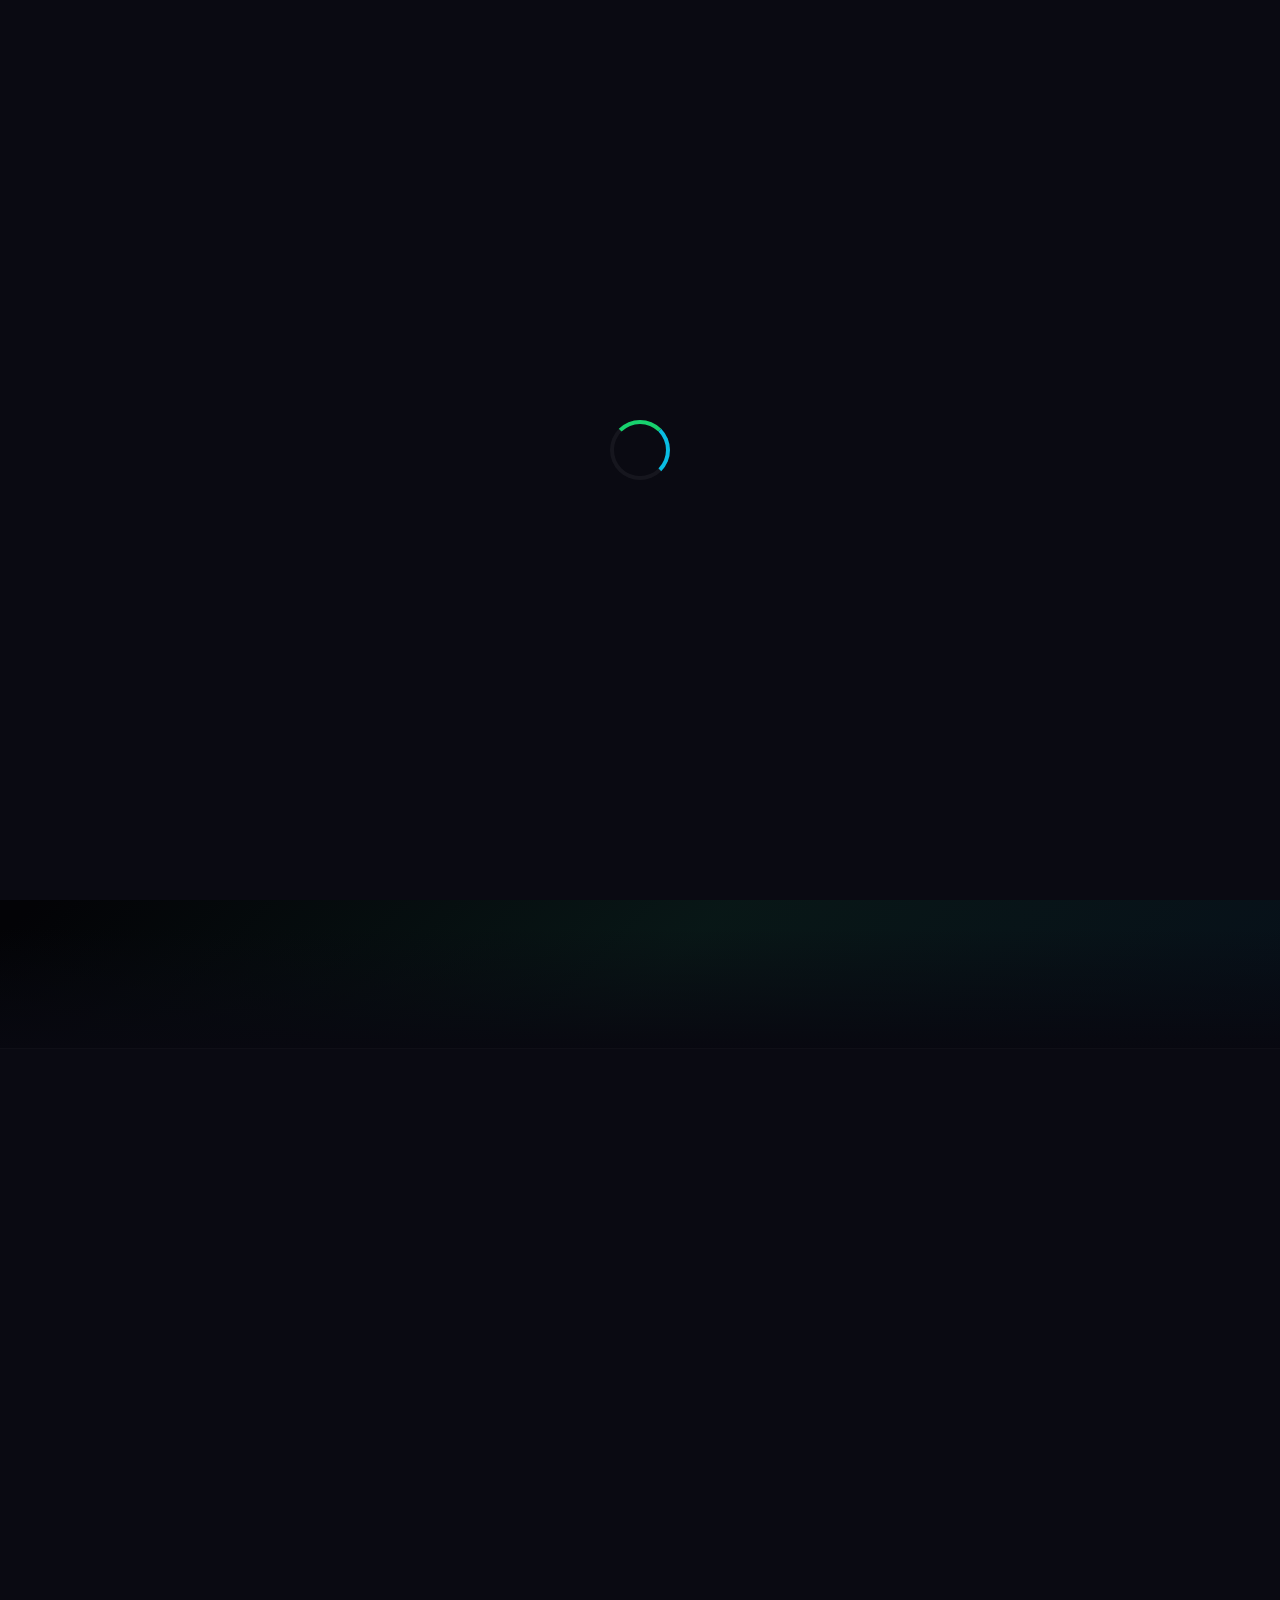
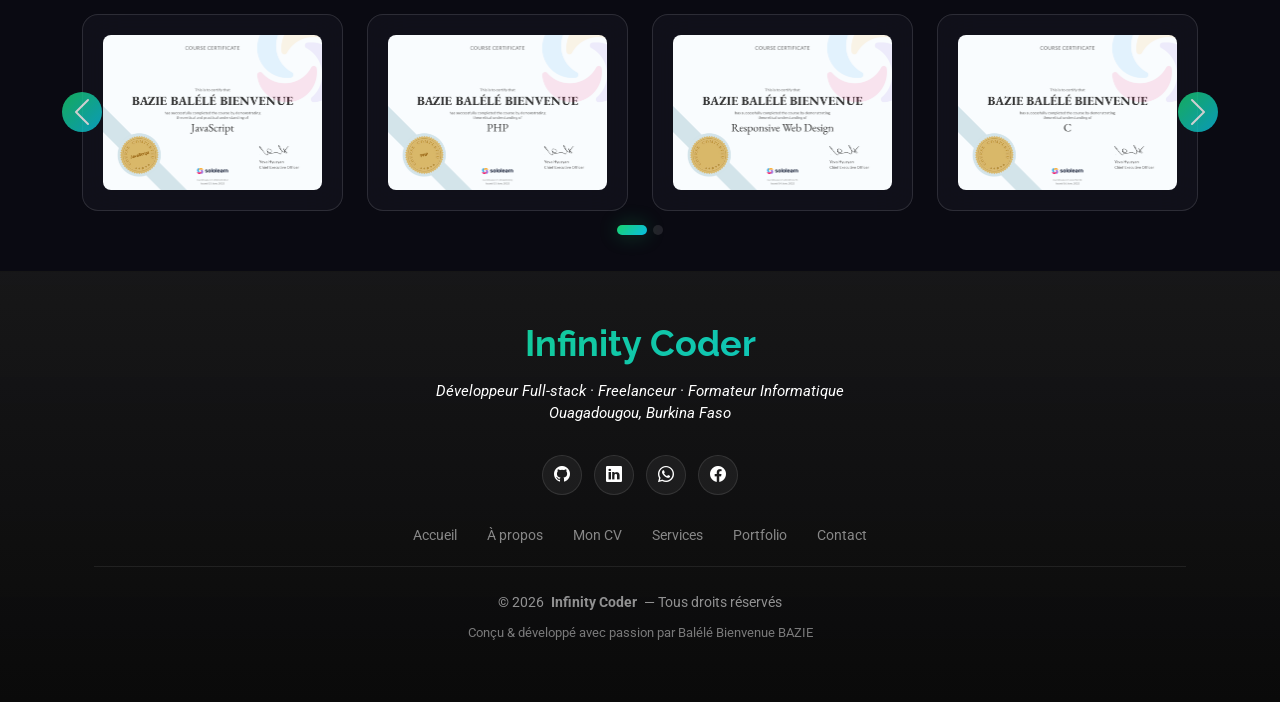
==== commit b9a297f5: "finalisation de mon portofilio pour la version stable !" ====
--- a/index.html
+++ b/index.html
@@ -10,6 +10,7 @@
   <meta property="og:title" content="Balélé Bienvenue - Développeur Full-stack">
   <meta property="og:description" content="Développeur Full-stack, Freelanceur et Formateur Informatique. Spécialisé en Flutter, Laravel et JavaScript.">
   <meta property="og:type" content="website">
+  <meta property="og:image" content="assets/img/logo_infinity.png">
 
   <!-- Favicons -->
   <link href="assets/img/logo_infinity.png" rel="icon">
@@ -116,7 +117,7 @@
             <!-- Quick Stats -->
             <div class="hero-stats" data-aos="fade-up" data-aos-delay="500">
               <div class="stat-item">
-                <span class="stat-number">3+</span>
+                <span class="stat-number" id="hero-exp">3+</span>
                 <span class="stat-label">Ans d'expérience</span>
               </div>
               <div class="stat-item">
@@ -615,7 +616,90 @@
       </div>
     </section><!-- /Projects Section -->
 
-    <section id="interests" class="interests section" style="padding-top: 0px;">
+    <!-- Partners / Trust Section -->
+    <section id="partners" class="section" style="padding-top: 10px; padding-bottom: 30px;">
+      <div class="container section-title" data-aos="fade-up" style="padding-bottom: 20px;">
+        <h2>Confiance</h2>
+        <div><span>Ils m'ont</span> <span class="description-title">Fait confiance</span></div>
+      </div>
+      <div class="container" data-aos="fade-up" data-aos-delay="100">
+        <div class="partners-grid" style="display: flex; justify-content: center; align-items: center; flex-wrap: wrap; gap: 30px;">
+          <div class="partner-item" style="background: var(--glass-bg); backdrop-filter: var(--glass-blur); border: 1px solid var(--glass-border); border-radius: 14px; padding: 24px 36px; text-align: center; transition: all 0.3s;">
+            <div style="width: 50px; height: 50px; border-radius: 12px; background: linear-gradient(135deg, #18d26e, #0abde3); display: flex; align-items: center; justify-content: center; margin: 0 auto 10px; font-weight: 800; font-size: 20px; color: #000;">S</div>
+            <h5 style="font-size: 14px; font-weight: 600; margin: 0;">Slimat SARL</h5>
+            <span style="font-size: 11px; color: rgba(255,255,255,0.5);">ERP & Solutions métier</span>
+          </div>
+          <div class="partner-item" style="background: var(--glass-bg); backdrop-filter: var(--glass-blur); border: 1px solid var(--glass-border); border-radius: 14px; padding: 24px 36px; text-align: center; transition: all 0.3s;">
+            <div style="width: 50px; height: 50px; border-radius: 12px; background: linear-gradient(135deg, #0abde3, #18d26e); display: flex; align-items: center; justify-content: center; margin: 0 auto 10px; font-weight: 800; font-size: 20px; color: #000;">Y</div>
+            <h5 style="font-size: 14px; font-weight: 600; margin: 0;">YaangreTech</h5>
+            <span style="font-size: 11px; color: rgba(255,255,255,0.5);">Développement & Formation</span>
+          </div>
+          <div class="partner-item" style="background: var(--glass-bg); backdrop-filter: var(--glass-blur); border: 1px solid var(--glass-border); border-radius: 14px; padding: 24px 36px; text-align: center; transition: all 0.3s;">
+            <div style="width: 50px; height: 50px; border-radius: 12px; background: linear-gradient(135deg, #18d26e, #0abde3); display: flex; align-items: center; justify-content: center; margin: 0 auto 10px; font-weight: 800; font-size: 20px; color: #000;">G</div>
+            <h5 style="font-size: 14px; font-weight: 600; margin: 0;">Gandyam Pay</h5>
+            <span style="font-size: 11px; color: rgba(255,255,255,0.5);">Fintech & Mobile Money</span>
+          </div>
+          <div class="partner-item" style="background: var(--glass-bg); backdrop-filter: var(--glass-blur); border: 1px solid var(--glass-border); border-radius: 14px; padding: 24px 36px; text-align: center; transition: all 0.3s;">
+            <div style="width: 50px; height: 50px; border-radius: 12px; background: linear-gradient(135deg, #0abde3, #18d26e); display: flex; align-items: center; justify-content: center; margin: 0 auto 10px; font-weight: 800; font-size: 20px; color: #000;">T</div>
+            <h5 style="font-size: 14px; font-weight: 600; margin: 0;">TIIM Santé</h5>
+            <span style="font-size: 11px; color: rgba(255,255,255,0.5);">HealthTech & Pharmacies</span>
+          </div>
+        </div>
+      </div>
+    </section><!-- /Partners Section -->
+
+    <!-- Testimonials Section -->
+    <section id="testimonials" class="section" style="padding-top: 10px; padding-bottom: 40px;">
+      <div class="container section-title" data-aos="fade-up" style="padding-bottom: 20px;">
+        <h2>Témoignages</h2>
+        <div><span>Ce qu'ils</span> <span class="description-title">Disent de moi</span></div>
+      </div>
+      <div class="container">
+        <div class="row gy-4">
+          <div class="col-lg-4 col-md-6" data-aos="fade-up" data-aos-delay="100">
+            <div class="testimonial-card" style="background: var(--glass-bg); backdrop-filter: var(--glass-blur); border: 1px solid var(--glass-border); border-radius: var(--card-radius); padding: 30px; height: 100%; position: relative;">
+              <div style="color: #18d26e; font-size: 32px; line-height: 1; margin-bottom: 12px; opacity: 0.4;">"</div>
+              <p style="font-size: 14px; color: rgba(255,255,255,0.7); line-height: 1.7; margin-bottom: 20px;">Bienvenue a développé notre ERP SIIERP avec un professionnalisme remarquable. Il a su comprendre nos besoins métiers complexes et livrer une solution complète, stable et performante. Un développeur de confiance.</p>
+              <div style="display: flex; align-items: center; gap: 12px; margin-top: auto;">
+                <div style="width: 42px; height: 42px; border-radius: 50%; background: linear-gradient(135deg, #18d26e, #0abde3); display: flex; align-items: center; justify-content: center; font-weight: 700; font-size: 16px; color: #000;">S</div>
+                <div>
+                  <h5 style="font-size: 14px; font-weight: 600; margin: 0;">Slimat SARL</h5>
+                  <span style="font-size: 12px; color: rgba(255,255,255,0.55);">Client — ERP & Solutions métier</span>
+                </div>
+              </div>
+            </div>
+          </div>
+          <div class="col-lg-4 col-md-6" data-aos="fade-up" data-aos-delay="200">
+            <div class="testimonial-card" style="background: var(--glass-bg); backdrop-filter: var(--glass-blur); border: 1px solid var(--glass-border); border-radius: var(--card-radius); padding: 30px; height: 100%; position: relative;">
+              <div style="color: #0abde3; font-size: 32px; line-height: 1; margin-bottom: 12px; opacity: 0.4;">"</div>
+              <p style="font-size: 14px; color: rgba(255,255,255,0.7); line-height: 1.7; margin-bottom: 20px;">Très bon développeur, rigoureux et réactif. Il a conçu l'application Gandyam Pay avec une interface fluide et des fonctionnalités fintech solides. Je recommande vivement ses services pour tout projet mobile.</p>
+              <div style="display: flex; align-items: center; gap: 12px; margin-top: auto;">
+                <div style="width: 42px; height: 42px; border-radius: 50%; background: linear-gradient(135deg, #0abde3, #18d26e); display: flex; align-items: center; justify-content: center; font-weight: 700; font-size: 16px; color: #000;">G</div>
+                <div>
+                  <h5 style="font-size: 14px; font-weight: 600; margin: 0;">Gandyam Pay</h5>
+                  <span style="font-size: 12px; color: rgba(255,255,255,0.55);">Client — Fintech & Mobile Money</span>
+                </div>
+              </div>
+            </div>
+          </div>
+          <div class="col-lg-4 col-md-6" data-aos="fade-up" data-aos-delay="300">
+            <div class="testimonial-card" style="background: var(--glass-bg); backdrop-filter: var(--glass-blur); border: 1px solid var(--glass-border); border-radius: var(--card-radius); padding: 30px; height: 100%; position: relative;">
+              <div style="color: #18d26e; font-size: 32px; line-height: 1; margin-bottom: 12px; opacity: 0.4;">"</div>
+              <p style="font-size: 14px; color: rgba(255,255,255,0.7); line-height: 1.7; margin-bottom: 20px;">Bienvenue est un excellent formateur et un collègue très compétent. Il maîtrise aussi bien le développement mobile que le web. Son sens de l'organisation et sa gestion de projet Agile sont des atouts majeurs.</p>
+              <div style="display: flex; align-items: center; gap: 12px; margin-top: auto;">
+                <div style="width: 42px; height: 42px; border-radius: 50%; background: linear-gradient(135deg, #18d26e, #0abde3); display: flex; align-items: center; justify-content: center; font-weight: 700; font-size: 16px; color: #000;">Y</div>
+                <div>
+                  <h5 style="font-size: 14px; font-weight: 600; margin: 0;">YaangreTech</h5>
+                  <span style="font-size: 12px; color: rgba(255,255,255,0.55);">Collègue — Développement & Formation</span>
+                </div>
+              </div>
+            </div>
+          </div>
+        </div>
+      </div>
+    </section><!-- /Testimonials Section -->
+
+    <section id="certifications" class="interests section" style="padding-top: 0px;">
       <!-- Section Title -->
       <div class="container section-title" data-aos="fade-up" style="padding-bottom: 20px;">
         <h2>Certificats</h2>
@@ -712,7 +796,7 @@
       </div>
       <div class="container">
         <div class="copyright">
-          <span>© 2025</span> <strong class="px-1 sitename">Infinity Coder</strong> <span>— Tous droits réservés</span>
+          <span>© 2026</span> <strong class="px-1 sitename">Infinity Coder</strong> <span>— Tous droits réservés</span>
         </div>
         <p class="footer-tagline">Conçu & développé avec passion par Balélé Bienvenue BAZIE</p>
       </div>
@@ -740,6 +824,16 @@
   <!-- Main JS File -->
   <script src="assets/js/main.js"></script>
 
+  <!-- Experience dynamique -->
+  <script>
+    (function() {
+      var expYears = new Date().getFullYear() - 2023;
+      if (expYears < 3) expYears = 3;
+      var el = document.getElementById('hero-exp');
+      if (el) el.textContent = expYears + '+';
+    })();
+  </script>
+
   <!-- WhatsApp Floating Button -->
   <a href="https://wa.me/22654738460" class="whatsapp-float" target="_blank" title="Contactez-moi sur WhatsApp">
     <i class="bi bi-whatsapp"></i>
--- a/assets/css/main.css
+++ b/assets/css/main.css
@@ -19,17 +19,17 @@
 
 /* Global Colors - The following color variables are used throughout the website. Updating them here will change the color scheme of the entire website */
 :root {
-  --background-color: #000000;
-  /* Background color for the entire website, including individual sections */
-  --default-color: #fafafa;
+  --background-color: #0a0a12;
+  /* Background color — noir bleuté doux, moins agressif pour les yeux */
+  --default-color: #f0f0f5;
   /* Default color used for the majority of the text content across the entire website */
   --heading-color: #ffffff;
   /* Color for headings, subheadings and title throughout the website */
   --accent-color: #18d26e;
   /* Accent color that represents your brand on the website. It's used for buttons, links, and other elements that need to stand out */
-  --surface-color: #1a1a1a;
-  /* The surface color is used as a background of boxed elements within sections, such as cards, icon boxes, or other elements that require a visual separation from the global background. */
-  --contrast-color: #000000;
+  --surface-color: #141420;
+  /* Surface color — décalage bleuté subtil pour plus de profondeur */
+  --contrast-color: #0a0a12;
   /* Contrast color for text, ensuring readability against backgrounds of accent, heading, or default colors. */
 
   /* New modern design variables */
@@ -37,8 +37,8 @@
   --accent-color-secondary: #0abde3;
   --accent-glow: 0 0 20px rgba(24, 210, 110, 0.3);
   --accent-glow-strong: 0 0 40px rgba(24, 210, 110, 0.4), 0 0 80px rgba(10, 189, 227, 0.2);
-  --glass-bg: rgba(26, 26, 26, 0.6);
-  --glass-border: rgba(255, 255, 255, 0.08);
+  --glass-bg: rgba(20, 20, 32, 0.65);
+  --glass-border: rgba(255, 255, 255, 0.12);
   --glass-blur: blur(20px);
   --card-radius: 16px;
   --transition-smooth: all 0.4s cubic-bezier(0.25, 0.46, 0.45, 0.94);
@@ -50,9 +50,9 @@
   /* The default color of the main navmenu links */
   --nav-hover-color: #18d26e;
   /* Applied to main navmenu links when they are hovered over or active */
-  --nav-mobile-background-color: #1a1a1a;
+  --nav-mobile-background-color: #141420;
   /* Used as the background color for mobile navigation menu */
-  --nav-dropdown-background-color: #1a1a1a;
+  --nav-dropdown-background-color: #141420;
   /* Used as the background color for dropdown items that appear when hovering over primary navigation items */
   --nav-dropdown-color: #fafafa;
   /* Used for navigation links of the dropdown items in the navigation menu. */
@@ -63,16 +63,16 @@
 /* Color Presets - These classes override global colors when applied to any section or element, providing reuse of the sam color scheme. */
 
 .light-background {
-  --background-color: #1a1a1a;
-  --surface-color: #343434;
+  --background-color: #141420;
+  --surface-color: #1e1e2e;
 }
 
 .dark-background {
-  --background-color: rgba(15, 15, 15, 0.975);
+  --background-color: rgba(8, 8, 16, 0.975);
   --default-color: #ffffff;
   --heading-color: #ffffff;
-  --surface-color: #292929f9;
-  --contrast-color: #000000;
+  --surface-color: #1a1a2af9;
+  --contrast-color: #0a0a12;
 }
 
 /* Smooth scroll */
@@ -186,6 +186,13 @@
 .header .logo img {
   max-height: 90px;
   width: 180px;
+}
+
+@media (max-width: 768px) {
+  .header .logo img {
+    max-height: 50px;
+    width: 100px;
+  }
 }
 
 .header .logo h1 {
@@ -530,8 +537,8 @@
 
 .footer .copyright {
   padding-top: 25px;
-  border-top: 1px solid rgba(255, 255, 255, 0.05);
-  color: rgba(255, 255, 255, 0.4);
+  border-top: 1px solid rgba(255, 255, 255, 0.08);
+  color: rgba(255, 255, 255, 0.55);
 }
 
 .footer .credits {
@@ -601,29 +608,42 @@
   bottom: -15px;
   z-index: 99999;
   background: var(--accent-gradient);
-  width: 44px;
-  height: 44px;
-  border-radius: 50px;
-  transition: var(--transition-smooth);
+  width: 48px;
+  height: 48px;
+  border-radius: 50%;
+  transition: all 0.5s cubic-bezier(0.25, 0.46, 0.45, 0.94);
   box-shadow: var(--accent-glow);
+  border: 2px solid rgba(255, 255, 255, 0.1);
 }
 
 .scroll-top i {
   font-size: 24px;
   color: #000000;
   line-height: 0;
+  transition: transform 0.3s ease;
 }
 
 .scroll-top:hover {
-  transform: translateY(-3px);
+  transform: translateY(-5px) scale(1.1);
   box-shadow: var(--accent-glow-strong);
   color: #000000;
+}
+
+.scroll-top:hover i {
+  transform: translateY(-2px);
 }
 
 .scroll-top.active {
   visibility: visible;
   opacity: 1;
   bottom: 15px;
+  animation: scrollTopBounce 0.6s ease;
+}
+
+@keyframes scrollTopBounce {
+  0% { transform: translateY(20px); opacity: 0; }
+  50% { transform: translateY(-5px); }
+  100% { transform: translateY(0); opacity: 1; }
 }
 
 /*--------------------------------------------------------------
@@ -2816,7 +2836,7 @@
 
 .footer .footer-tagline {
   font-size: 13px;
-  color: rgba(255, 255, 255, 0.3);
+  color: rgba(255, 255, 255, 0.45);
   margin-top: 10px;
   font-style: normal;
 }
@@ -2867,4 +2887,71 @@
   .process .process-steps {
     grid-template-columns: 1fr;
   }
+  .portfolio-stats {
+    gap: 20px !important;
+  }
+  .cta-recruiter {
+    padding: 30px 20px !important;
+  }
+}
+
+/*--------------------------------------------------------------
+# FAQ Accordion
+--------------------------------------------------------------*/
+.accordion-button::after {
+  filter: invert(1);
+}
+
+.accordion-button:not(.collapsed) {
+  background: rgba(24, 210, 110, 0.05) !important;
+  border-bottom: 1px solid rgba(24, 210, 110, 0.15);
+}
+
+.accordion-item {
+  transition: all 0.3s ease;
+}
+
+.accordion-item:hover {
+  border-color: rgba(24, 210, 110, 0.2) !important;
+}
+
+/*--------------------------------------------------------------
+# CTA Recruiter hover effects
+--------------------------------------------------------------*/
+.cta-recruiter a:hover {
+  transform: translateY(-2px);
+  box-shadow: 0 6px 25px rgba(24, 210, 110, 0.4);
+}
+
+/*--------------------------------------------------------------
+# Partner cards hover + stagger animation
+--------------------------------------------------------------*/
+.partner-item {
+  animation: partnerFadeIn 0.6s ease forwards;
+  opacity: 0;
+}
+
+.partner-item:nth-child(1) { animation-delay: 0.1s; }
+.partner-item:nth-child(2) { animation-delay: 0.25s; }
+.partner-item:nth-child(3) { animation-delay: 0.4s; }
+.partner-item:nth-child(4) { animation-delay: 0.55s; }
+
+@keyframes partnerFadeIn {
+  0% { opacity: 0; transform: translateY(20px) scale(0.95); }
+  100% { opacity: 1; transform: translateY(0) scale(1); }
+}
+
+.partner-item:hover {
+  border-color: rgba(24, 210, 110, 0.25) !important;
+  transform: translateY(-4px);
+  box-shadow: 0 8px 25px rgba(24, 210, 110, 0.15);
+}
+
+/*--------------------------------------------------------------
+# Testimonial cards hover
+--------------------------------------------------------------*/
+.testimonial-card:hover {
+  border-color: rgba(24, 210, 110, 0.2) !important;
+  transform: translateY(-3px);
+  box-shadow: 0 8px 25px rgba(0, 0, 0, 0.3);
 }
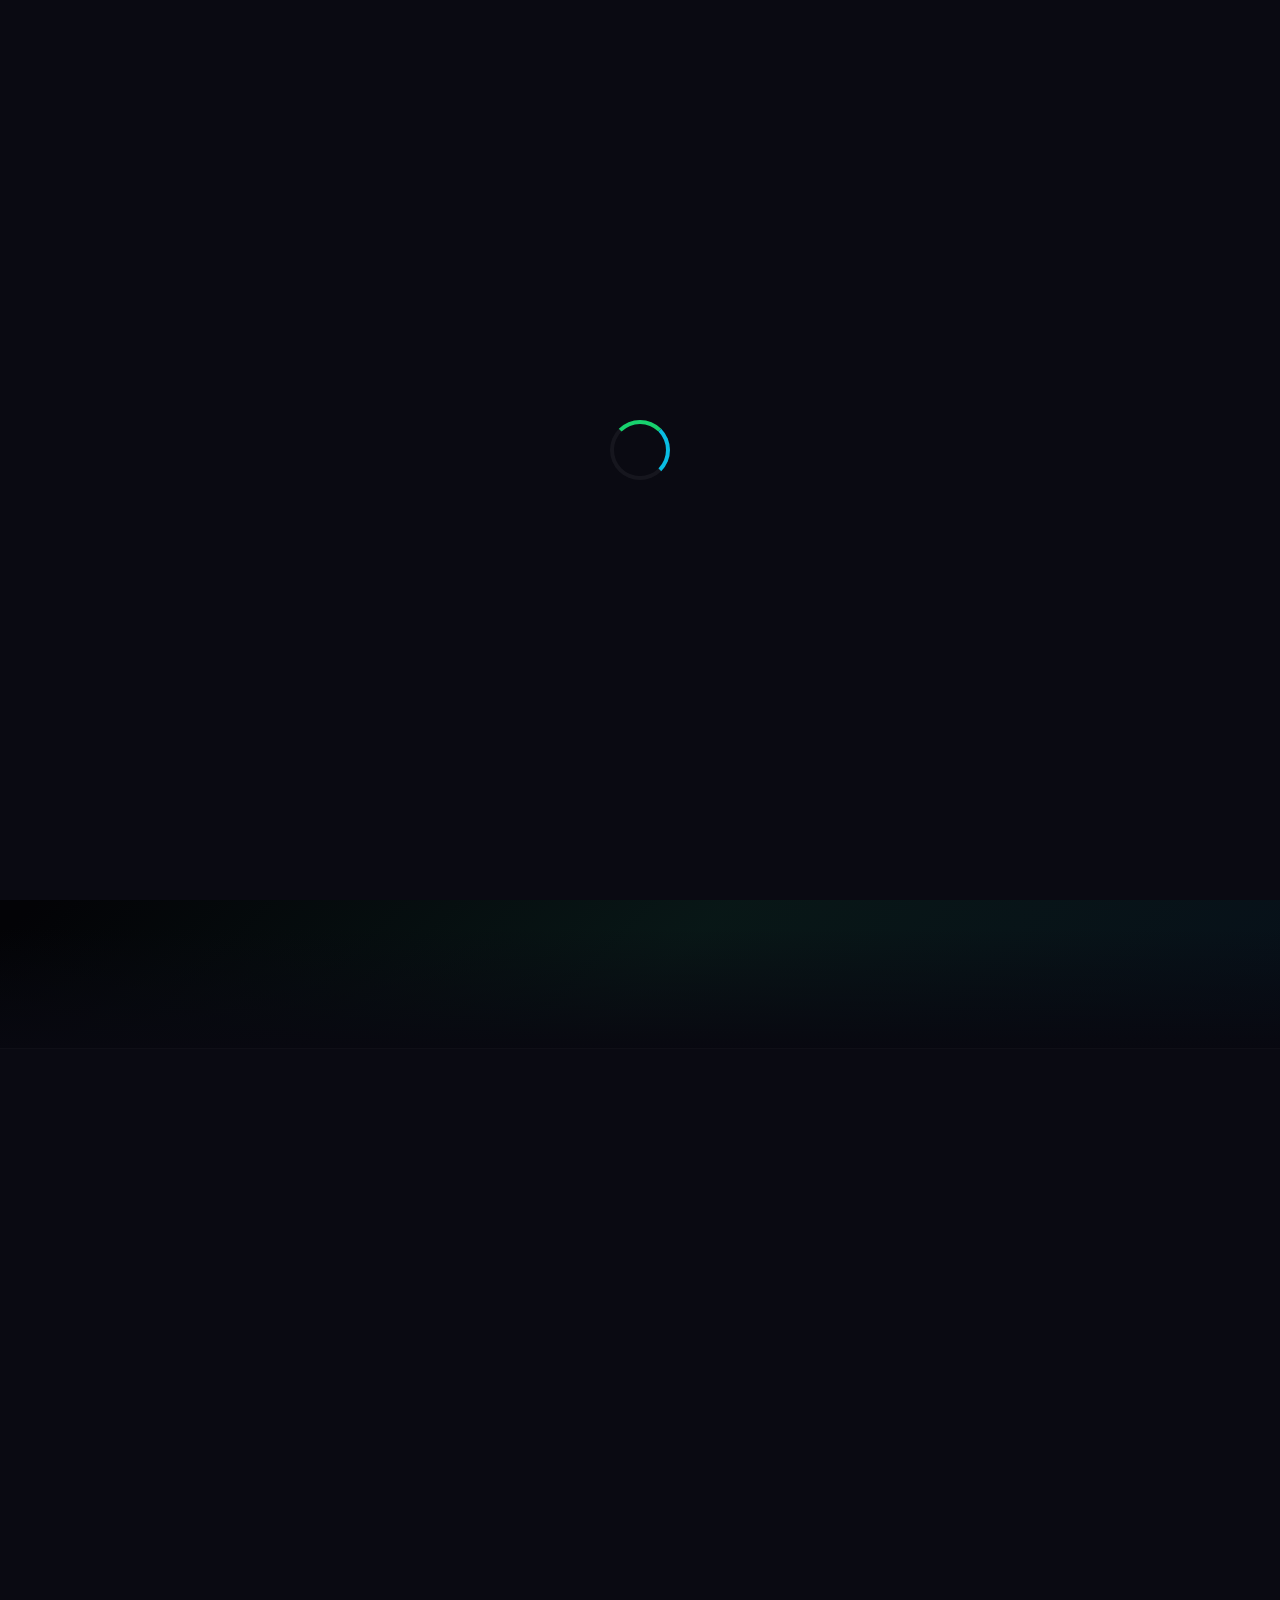
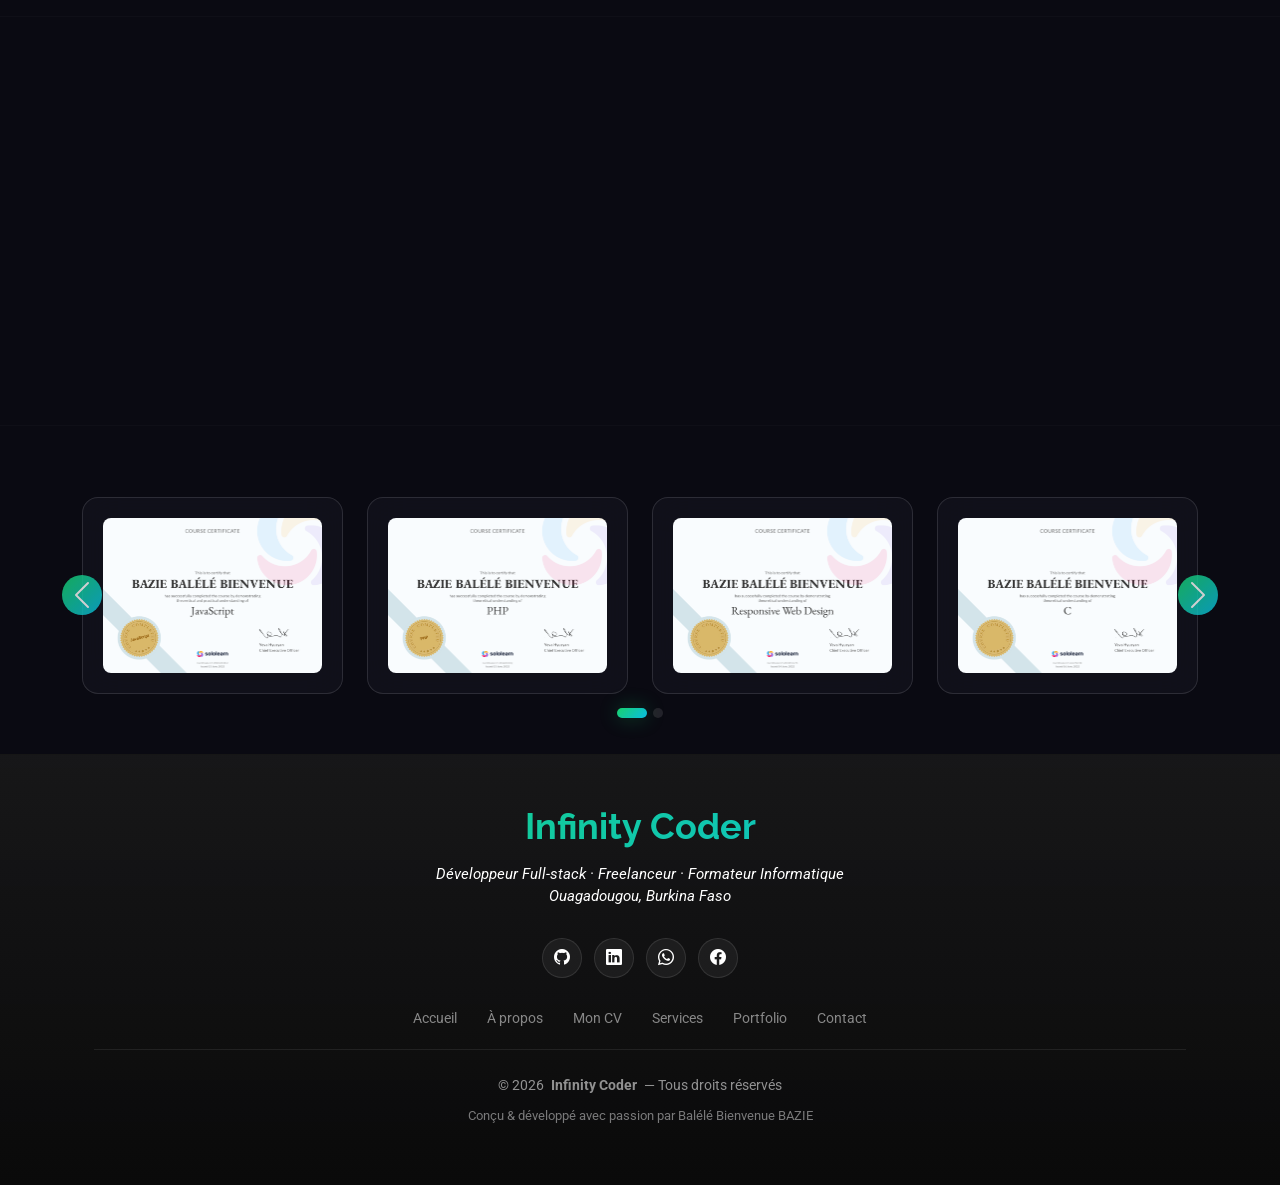
==== commit 12565c2f: "ajout du projet 100% Halal pour les rencontres au mariage !" ====
--- a/index.html
+++ b/index.html
@@ -610,6 +610,39 @@
 
         </div>
 
+          <!-- Mawadda -->
+          <div class="col-12" data-aos="fade-up" data-aos-delay="300">
+            <div class="project-card project-card-featured">
+              <div class="row g-0 align-items-center">
+                <div class="col-md-3 text-center">
+                  <div class="project-screenshot" style="max-width: 200px; margin: 15px auto;">
+                    <img src="assets/img/portfolio/mawadda-splash.png" alt="Mawadda - Rencontre Halal" class="img-fluid" style="border-radius: 12px;">
+                  </div>
+                </div>
+                <div class="col-md-9">
+                  <div class="project-body" style="padding: 30px;">
+                    <span class="project-badge featured">Application Mobile</span>
+                    <h3>Mawadda</h3>
+                    <p>Application de rencontre 100% Halal accompagnant les utilisateurs de la première rencontre jusqu'au mariage. Profils vérifiés, messagerie sécurisée et respect des valeurs islamiques.</p>
+                    <div class="project-tech">
+                      <span>Flutter</span>
+                      <span>Dart</span>
+                      <span>Laravel</span>
+                      <span>Firebase Auth</span>
+                    </div>
+                    <div style="margin-top: 14px;">
+                      <a href="https://play.google.com/store/search?q=mawadda&c=apps&hl=fr" target="_blank" style="display: inline-flex; align-items: center; gap: 6px; padding: 8px 20px; background: linear-gradient(135deg, #18d26e, #0abde3); color: #000; border-radius: 50px; font-weight: 600; font-size: 13px; text-decoration: none; box-shadow: 0 4px 15px rgba(24,210,110,0.3);">
+                        <i class="bi bi-google-play"></i> Google Play
+                      </a>
+                    </div>
+                  </div>
+                </div>
+              </div>
+            </div>
+          </div>
+
+        </div>
+
         <div class="text-center" data-aos="fade-up" data-aos-delay="500">
           <a href="portfolio.html" class="view-all-btn">Voir les details des projets</a>
         </div>
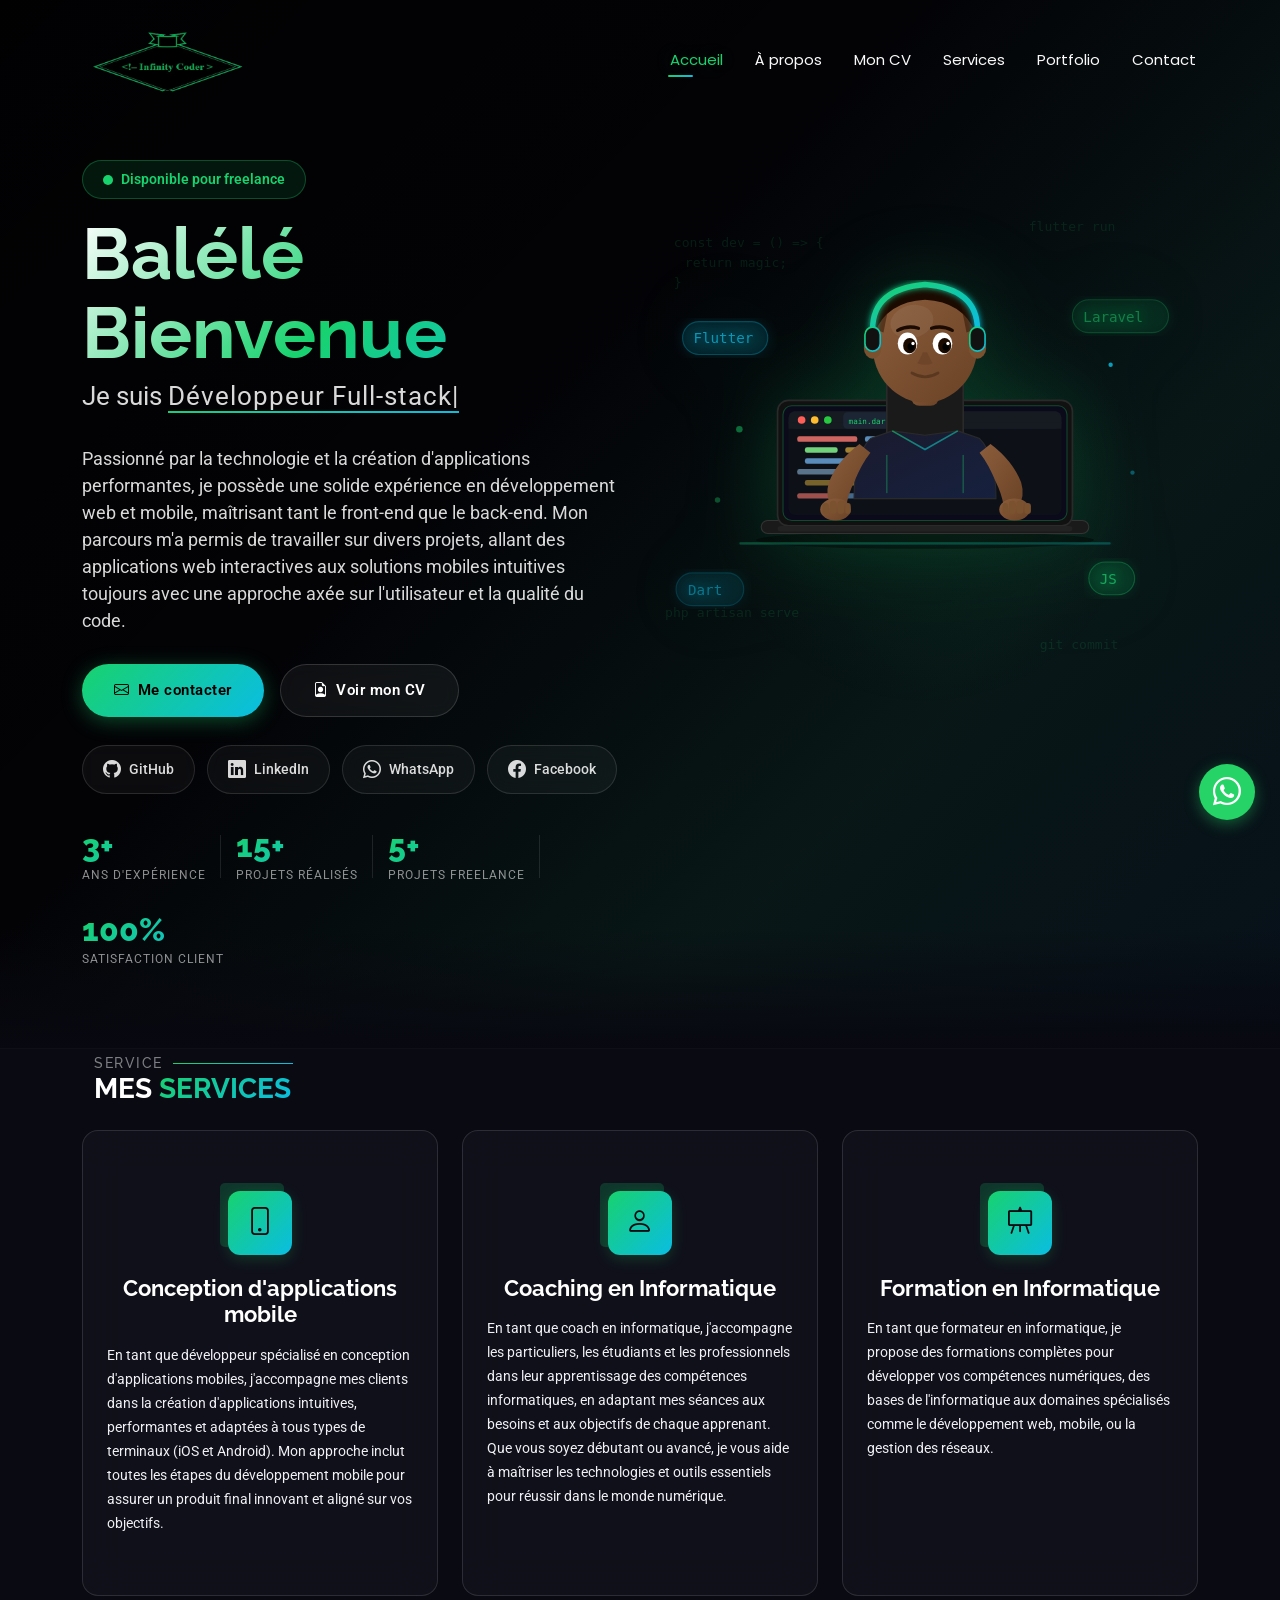
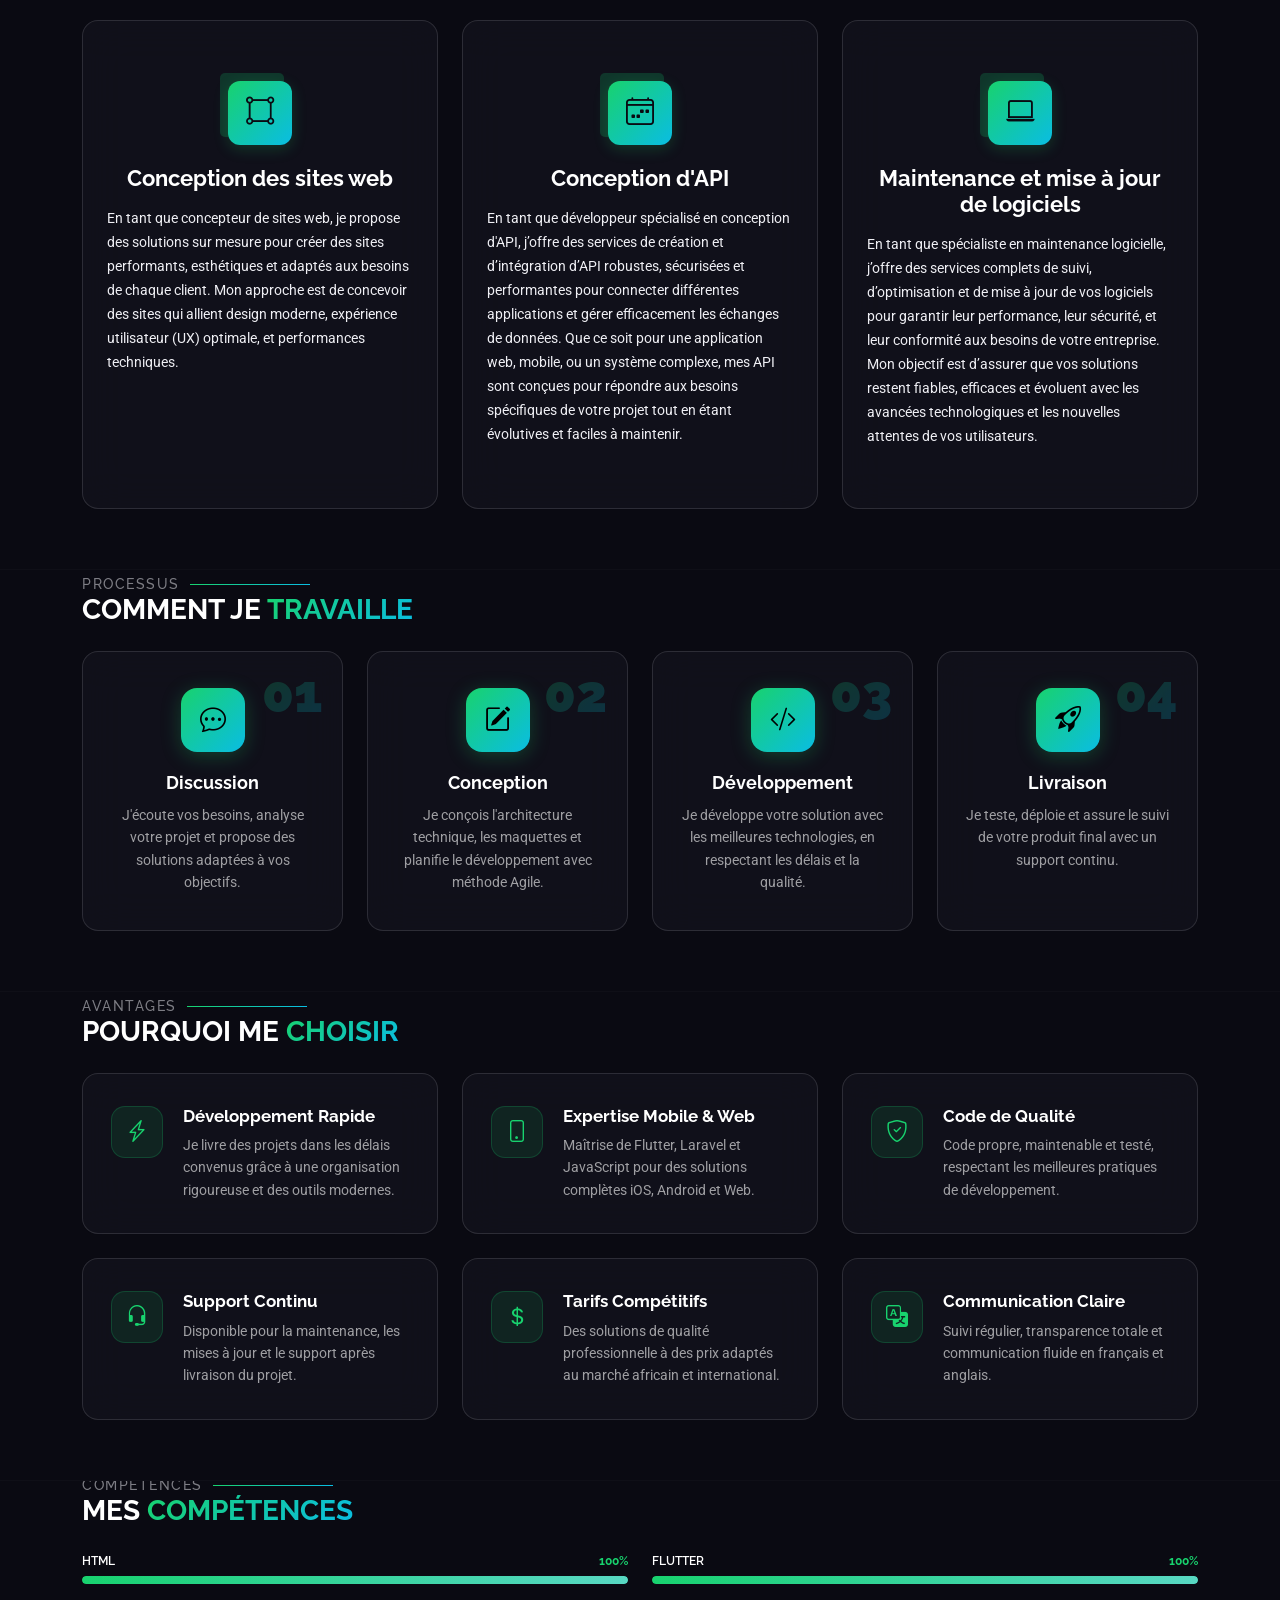
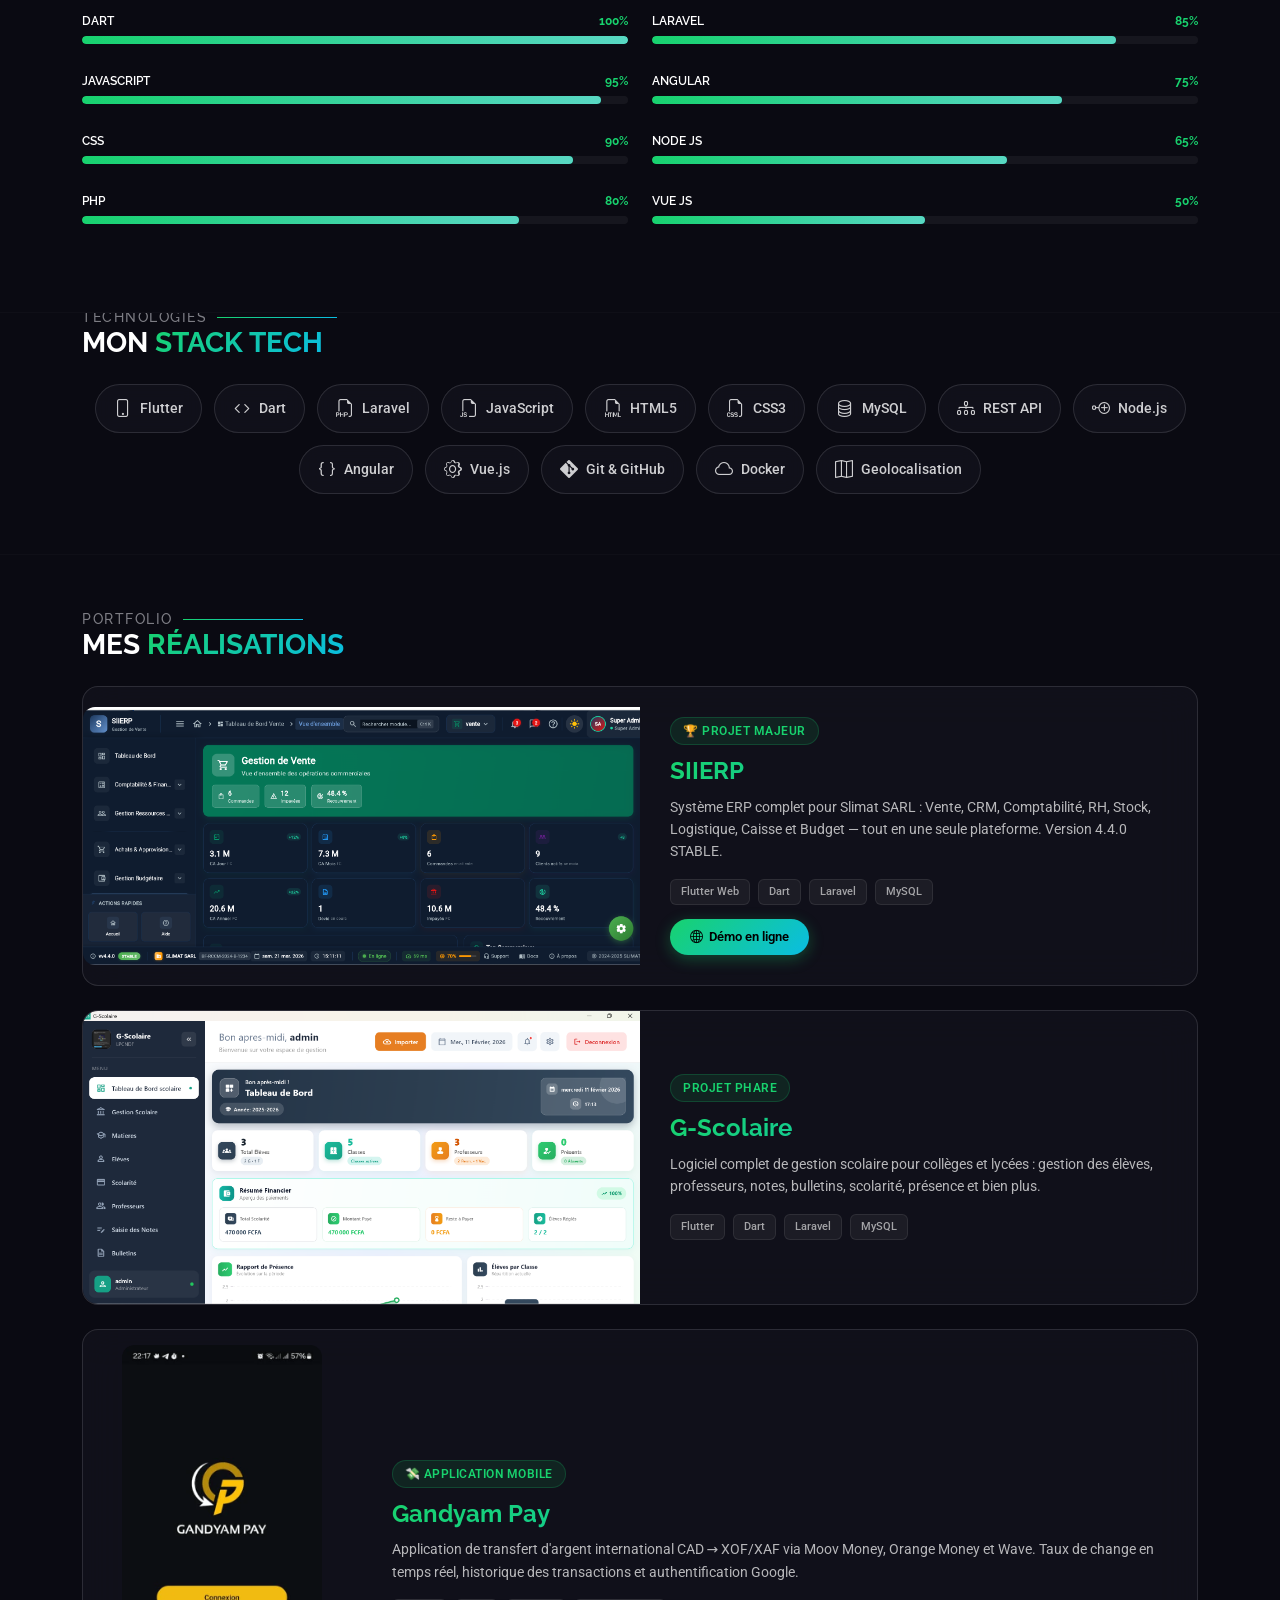
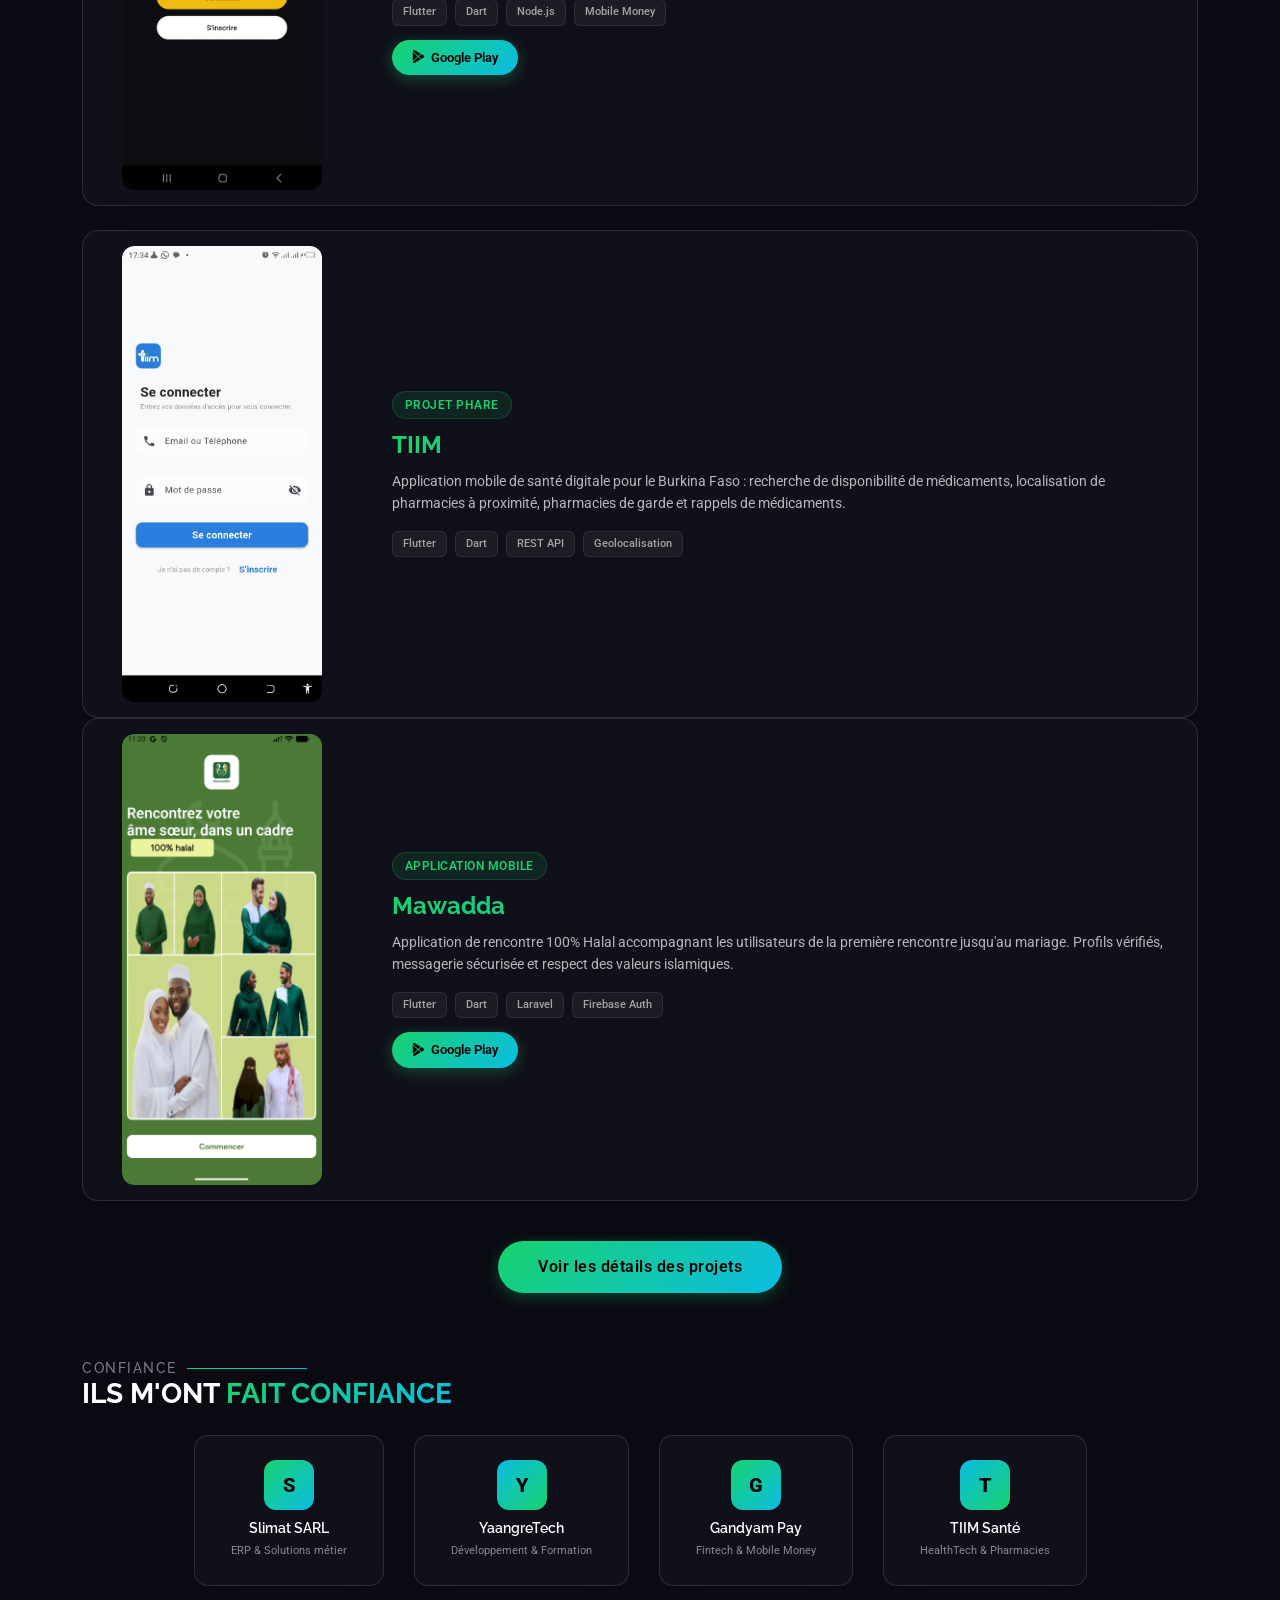
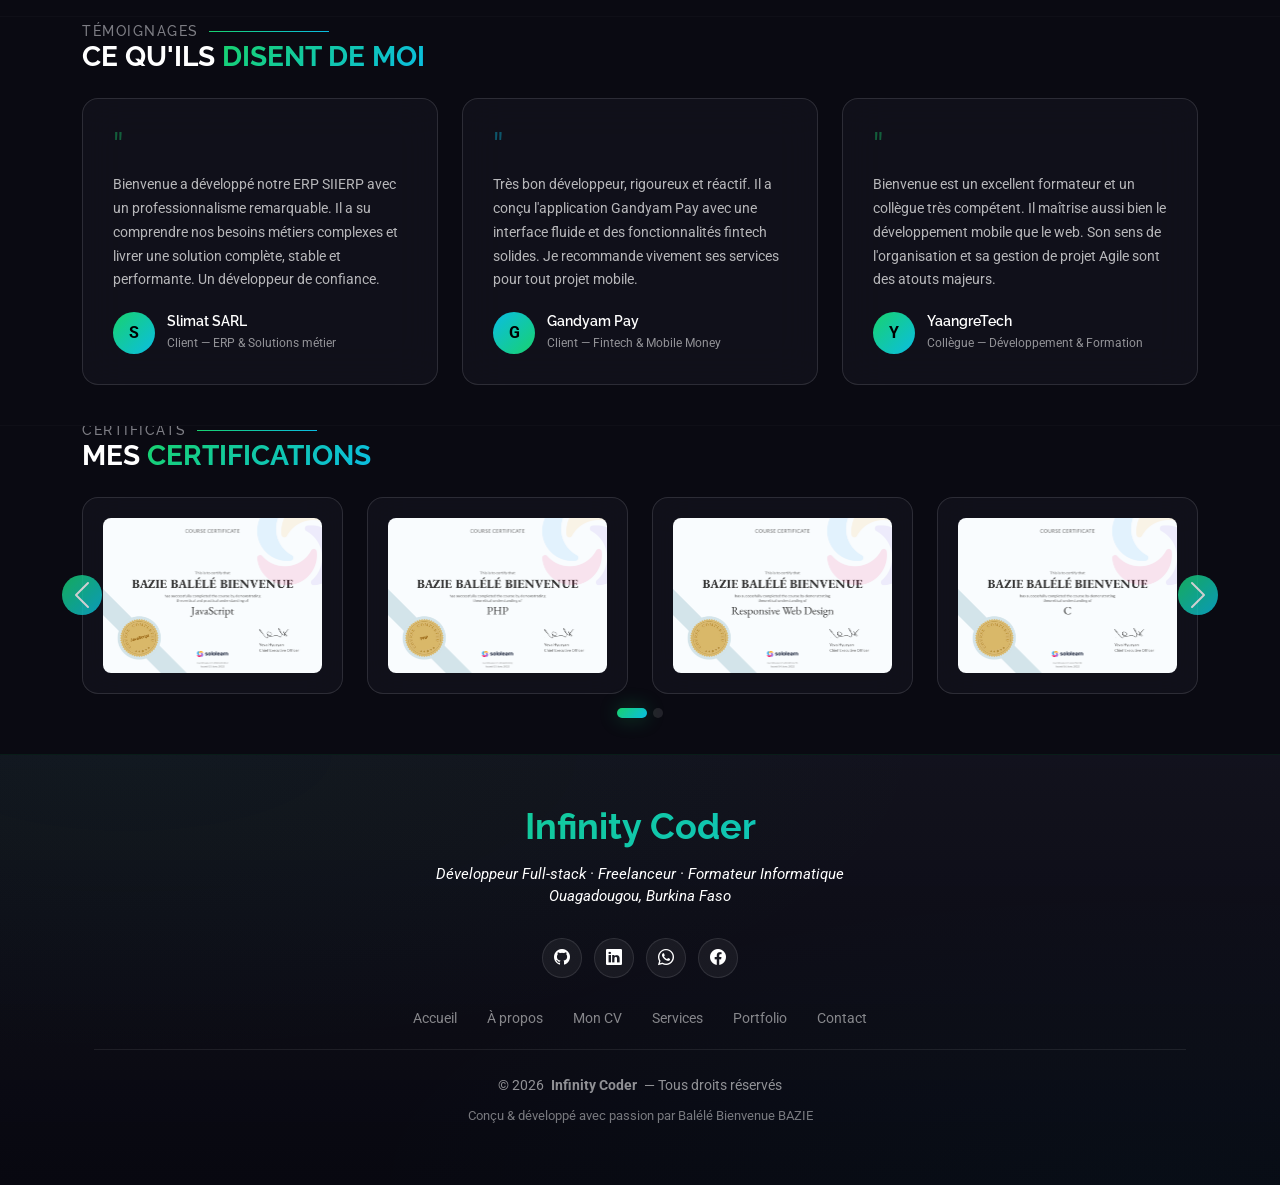
==== commit 1a11804e: "Review pour intuitif !" ====
--- a/index.html
+++ b/index.html
@@ -4,7 +4,7 @@
 <head>
   <meta charset="utf-8">
   <meta content="width=device-width, initial-scale=1.0" name="viewport">
-  <title>Accueil - Balele Bienvenue portfolio</title>
+  <title>Accueil - Balélé Bienvenue portfolio</title>
   <meta name="description" content="Portfolio de Balélé Bienvenue BAZIE - Développeur Full-stack, Freelanceur et Formateur Informatique basé à Ouagadougou, Burkina Faso. Spécialisé en Flutter, Laravel, JavaScript.">
   <meta name="keywords" content="développeur, fullstack, flutter, laravel, burkina faso, ouagadougou, freelance, mobile, web">
   <meta property="og:title" content="Balélé Bienvenue - Développeur Full-stack">
@@ -32,6 +32,36 @@
 
   <!-- Main CSS File -->
   <link href="assets/css/main.css" rel="stylesheet">
+
+  <!-- Schema.org JSON-LD -->
+  <script type="application/ld+json">
+  {
+    "@context": "https://schema.org",
+    "@type": "Person",
+    "name": "Balélé Bienvenue BAZIE",
+    "alternateName": "Infinity Coder",
+    "jobTitle": "Développeur Full-stack",
+    "description": "Développeur Full-stack spécialisé en Flutter, Laravel et JavaScript. Freelanceur et Formateur Informatique basé à Ouagadougou, Burkina Faso.",
+    "url": "https://infinitycoder.com",
+    "email": "bienvenuebazie@gmail.com",
+    "telephone": "+22654738460",
+    "address": {
+      "@type": "PostalAddress",
+      "addressLocality": "Ouagadougou",
+      "addressCountry": "BF"
+    },
+    "sameAs": [
+      "https://github.com/bazieBienvenue",
+      "https://www.linkedin.com/in/balele-bienvenue-bazie",
+      "https://www.facebook.com/BAZIE.Balele.Bienvenue"
+    ],
+    "knowsAbout": ["Flutter", "Dart", "Laravel", "PHP", "JavaScript", "Node.js", "MySQL", "REST API", "Angular", "Docker"],
+    "alumniOf": {
+      "@type": "EducationalOrganization",
+      "name": "Burkina Institute of Technology"
+    }
+  }
+  </script>
 
 </head>
 
@@ -488,7 +518,7 @@
     <section id="projects" class="projects section">
       <div class="container section-title" data-aos="fade-up" style="padding-bottom: 20px;">
         <h2>Portfolio</h2>
-        <div><span>Mes</span> <span class="description-title">Realisations</span></div>
+        <div><span>Mes</span> <span class="description-title">Réalisations</span></div>
       </div>
 
       <div class="container">
@@ -500,7 +530,7 @@
               <div class="row g-0 align-items-center">
                 <div class="col-md-6">
                   <div class="project-screenshot">
-                    <img src="assets/img/portfolio/siierp-dashboard.png" alt="SIIERP - Tableau de bord ERP" class="img-fluid">
+                    <img src="assets/img/portfolio/siierp-dashboard.png" alt="SIIERP - Tableau de bord ERP" class="img-fluid" loading="lazy">
                   </div>
                 </div>
                 <div class="col-md-6">
@@ -531,14 +561,14 @@
               <div class="row g-0 align-items-center">
                 <div class="col-md-6">
                   <div class="project-screenshot">
-                    <img src="assets/img/portfolio/gscolaire-dashboard.png" alt="G-Scolaire - Tableau de bord" class="img-fluid">
+                    <img src="assets/img/portfolio/gscolaire-dashboard.png" alt="G-Scolaire - Tableau de bord" class="img-fluid" loading="lazy">
                   </div>
                 </div>
                 <div class="col-md-6">
                   <div class="project-body" style="padding: 30px;">
                     <span class="project-badge featured">Projet Phare</span>
                     <h3>G-Scolaire</h3>
-                    <p>Logiciel complet de gestion scolaire pour colleges et lycees : gestion des eleves, professeurs, notes, bulletins, scolarite, presence et bien plus.</p>
+                    <p>Logiciel complet de gestion scolaire pour collèges et lycées : gestion des élèves, professeurs, notes, bulletins, scolarité, présence et bien plus.</p>
                     <div class="project-tech">
                       <span>Flutter</span>
                       <span>Dart</span>
@@ -595,7 +625,7 @@
                   <div class="project-body" style="padding: 30px;">
                     <span class="project-badge featured">Projet Phare</span>
                     <h3>TIIM</h3>
-                    <p>Application mobile de sante digitale pour le Burkina Faso : recherche de disponibilite de medicaments, localisation de pharmacies a proximite, pharmacies de garde et rappels de medicaments.</p>
+                    <p>Application mobile de santé digitale pour le Burkina Faso : recherche de disponibilité de médicaments, localisation de pharmacies à proximité, pharmacies de garde et rappels de médicaments.</p>
                     <div class="project-tech">
                       <span>Flutter</span>
                       <span>Dart</span>
@@ -644,7 +674,7 @@
         </div>
 
         <div class="text-center" data-aos="fade-up" data-aos-delay="500">
-          <a href="portfolio.html" class="view-all-btn">Voir les details des projets</a>
+          <a href="portfolio.html" class="view-all-btn">Voir les détails des projets</a>
         </div>
       </div>
     </section><!-- /Projects Section -->
@@ -746,22 +776,22 @@
               <div class="row gy-4">
                 <div class="col-lg-3 col-md-4">
                   <div class="features-item">
-                    <img src="assets/img/javascript.png" alt="JavaScript" class="img-fluid">
+                    <img src="assets/img/javascript.png" alt="JavaScript" class="img-fluid" loading="lazy">
                   </div>
                 </div>
                 <div class="col-lg-3 col-md-4">
                   <div class="features-item">
-                    <img src="assets/img/php.png" alt="PHP" class="img-fluid">
+                    <img src="assets/img/php.png" alt="PHP" class="img-fluid" loading="lazy">
                   </div>
                 </div>
                 <div class="col-lg-3 col-md-4">
                   <div class="features-item">
-                    <img src="assets/img/rescon.png" alt="Rescon" class="img-fluid">
+                    <img src="assets/img/rescon.png" alt="Rescon" class="img-fluid" loading="lazy">
                   </div>
                 </div>
                 <div class="col-lg-3 col-md-4">
                   <div class="features-item">
-                    <img src="assets/img/c.png" alt="C" class="img-fluid">
+                    <img src="assets/img/c.png" alt="C" class="img-fluid" loading="lazy">
                   </div>
                 </div>
               </div>
@@ -771,22 +801,22 @@
               <div class="row gy-4">
                 <div class="col-lg-3 col-md-4">
                   <div class="features-item">
-                    <img src="assets/img/html.png" alt="HTML" class="img-fluid">
+                    <img src="assets/img/html.png" alt="HTML" class="img-fluid" loading="lazy">
                   </div>
                 </div>
                 <div class="col-lg-3 col-md-4">
                   <div class="features-item">
-                    <img src="assets/img/css.png" alt="CSS" class="img-fluid">
+                    <img src="assets/img/css.png" alt="CSS" class="img-fluid" loading="lazy">
                   </div>
                 </div>
                 <div class="col-lg-3 col-md-4">
                   <div class="features-item">
-                    <img src="assets/img/reactredux.png" alt="React Redux" class="img-fluid">
+                    <img src="assets/img/reactredux.png" alt="React Redux" class="img-fluid" loading="lazy">
                   </div>
                 </div>
                 <div class="col-lg-3 col-md-4">
                   <div class="features-item">
-                    <img src="assets/img/c.png" alt="C" class="img-fluid">
+                    <img src="assets/img/c.png" alt="C" class="img-fluid" loading="lazy">
                   </div>
                 </div>
               </div>
--- a/assets/css/main.css
+++ b/assets/css/main.css
@@ -88,9 +88,12 @@
   background-color: var(--background-color);
   font-family: var(--default-font);
   background-image:
+    linear-gradient(rgba(24, 210, 110, 0.015) 1px, transparent 1px),
+    linear-gradient(90deg, rgba(24, 210, 110, 0.015) 1px, transparent 1px),
     radial-gradient(ellipse at 20% 50%, rgba(24, 210, 110, 0.03) 0%, transparent 50%),
     radial-gradient(ellipse at 80% 20%, rgba(10, 189, 227, 0.03) 0%, transparent 50%),
     radial-gradient(ellipse at 50% 80%, rgba(24, 210, 110, 0.02) 0%, transparent 50%);
+  background-size: 60px 60px, 60px 60px, 100% 100%, 100% 100%, 100% 100%;
   background-attachment: fixed;
 }
 
@@ -478,12 +481,33 @@
 --------------------------------------------------------------*/
 .footer {
   color: var(--default-color);
-  background: linear-gradient(to top, rgba(10, 10, 10, 1) 0%, rgba(26, 26, 26, 0.8) 100%);
+  background: linear-gradient(to top, rgba(8, 8, 16, 1) 0%, rgba(20, 20, 32, 0.8) 100%);
   font-size: 14px;
   text-align: center;
   padding: 50px 0 30px 0;
   position: relative;
-  border-top: 1px solid rgba(255, 255, 255, 0.05);
+  border-top: 1px solid rgba(24, 210, 110, 0.1);
+  overflow: hidden;
+}
+
+.footer::before {
+  content: '';
+  position: absolute;
+  top: 0;
+  left: 0;
+  width: 100%;
+  height: 100%;
+  background:
+    radial-gradient(ellipse at 10% 0%, rgba(24, 210, 110, 0.04) 0%, transparent 50%),
+    radial-gradient(ellipse at 90% 100%, rgba(10, 189, 227, 0.03) 0%, transparent 50%);
+  animation: meshMove 15s ease-in-out infinite alternate;
+  pointer-events: none;
+  z-index: 0;
+}
+
+.footer > * {
+  position: relative;
+  z-index: 1;
 }
 
 .footer h3 {
@@ -662,6 +686,43 @@
   color: var(--default-color);
   background-color: var(--background-color);
   position: relative;
+  overflow: hidden;
+}
+
+.page-title::before {
+  content: '';
+  position: absolute;
+  top: -50%;
+  left: -50%;
+  width: 200%;
+  height: 200%;
+  background:
+    radial-gradient(ellipse at 20% 50%, rgba(24, 210, 110, 0.06) 0%, transparent 50%),
+    radial-gradient(ellipse at 80% 20%, rgba(10, 189, 227, 0.05) 0%, transparent 50%),
+    radial-gradient(ellipse at 60% 80%, rgba(24, 210, 110, 0.04) 0%, transparent 40%);
+  animation: meshMove 12s ease-in-out infinite alternate;
+  z-index: 0;
+  pointer-events: none;
+}
+
+.page-title > * {
+  position: relative;
+  z-index: 1;
+}
+
+@keyframes meshMove {
+  0% {
+    transform: translate(0, 0) rotate(0deg);
+  }
+  33% {
+    transform: translate(2%, -1%) rotate(1deg);
+  }
+  66% {
+    transform: translate(-1%, 2%) rotate(-0.5deg);
+  }
+  100% {
+    transform: translate(1%, -2%) rotate(0.5deg);
+  }
 }
 
 .page-title .heading {
@@ -681,6 +742,43 @@
   -webkit-background-clip: text;
   -webkit-text-fill-color: transparent;
   background-clip: text;
+}
+
+.page-title .heading::before {
+  content: '';
+  position: absolute;
+  top: 20%;
+  right: 5%;
+  width: 200px;
+  height: 200px;
+  border: 1px solid rgba(24, 210, 110, 0.06);
+  border-radius: 50%;
+  pointer-events: none;
+  animation: geoFloat 8s ease-in-out infinite alternate;
+}
+
+.page-title .heading::after {
+  content: '';
+  position: absolute;
+  bottom: 10%;
+  left: 8%;
+  width: 120px;
+  height: 120px;
+  border: 1px solid rgba(10, 189, 227, 0.05);
+  transform: rotate(45deg);
+  pointer-events: none;
+  animation: geoFloat 10s ease-in-out infinite alternate-reverse;
+}
+
+@keyframes geoFloat {
+  0% { transform: translate(0, 0) rotate(0deg); opacity: 0.5; }
+  50% { transform: translate(10px, -15px) rotate(5deg); opacity: 1; }
+  100% { transform: translate(-5px, 10px) rotate(-3deg); opacity: 0.6; }
+}
+
+.page-title .heading {
+  position: relative;
+  overflow: hidden;
 }
 
 .page-title nav {
@@ -2954,4 +3052,107 @@
   border-color: rgba(24, 210, 110, 0.2) !important;
   transform: translateY(-3px);
   box-shadow: 0 8px 25px rgba(0, 0, 0, 0.3);
+}
+
+/*--------------------------------------------------------------
+# Print Styles - Resume Page
+--------------------------------------------------------------*/
+@media print {
+  body {
+    background: #fff !important;
+    color: #000 !important;
+    font-size: 12pt;
+    background-image: none !important;
+  }
+
+  header, footer, .scroll-top, .whatsapp-float, #preloader,
+  .breadcrumbs, .download-cv-btn, .page-title::before,
+  .page-title .heading::before, .page-title .heading::after {
+    display: none !important;
+  }
+
+  .page-title {
+    background: none !important;
+    padding: 0 !important;
+  }
+
+  .page-title .heading {
+    padding: 20px 0 10px !important;
+    background: none !important;
+  }
+
+  .page-title .heading h1 {
+    background: none !important;
+    -webkit-text-fill-color: #000 !important;
+    color: #000 !important;
+    font-size: 24pt !important;
+  }
+
+  .page-title .heading p {
+    color: #333 !important;
+  }
+
+  section, .section {
+    background: none !important;
+    padding: 15px 0 !important;
+  }
+
+  .resume-title {
+    color: #18d26e !important;
+    border-bottom: 2px solid #18d26e;
+    padding-bottom: 5px;
+  }
+
+  .resume-item h4 {
+    color: #000 !important;
+  }
+
+  .resume-item h5 {
+    color: #333 !important;
+  }
+
+  .resume-item p, .resume-item li {
+    color: #333 !important;
+  }
+
+  a {
+    color: #000 !important;
+    text-decoration: none !important;
+  }
+
+  .container {
+    max-width: 100% !important;
+    padding: 0 20px !important;
+  }
+
+  * {
+    box-shadow: none !important;
+    text-shadow: none !important;
+  }
+}
+
+/*--------------------------------------------------------------
+# Scroll Progress Bar
+--------------------------------------------------------------*/
+.scroll-progress {
+  position: fixed;
+  top: 0;
+  left: 0;
+  height: 3px;
+  background: var(--accent-gradient);
+  z-index: 999999;
+  transition: width 0.1s linear;
+  box-shadow: 0 0 8px rgba(24, 210, 110, 0.4);
+}
+
+/*--------------------------------------------------------------
+# Page Transition
+--------------------------------------------------------------*/
+.page-transition {
+  animation: pageIn 0.4s ease-out;
+}
+
+@keyframes pageIn {
+  0% { opacity: 0; transform: translateY(15px); }
+  100% { opacity: 1; transform: translateY(0); }
 }
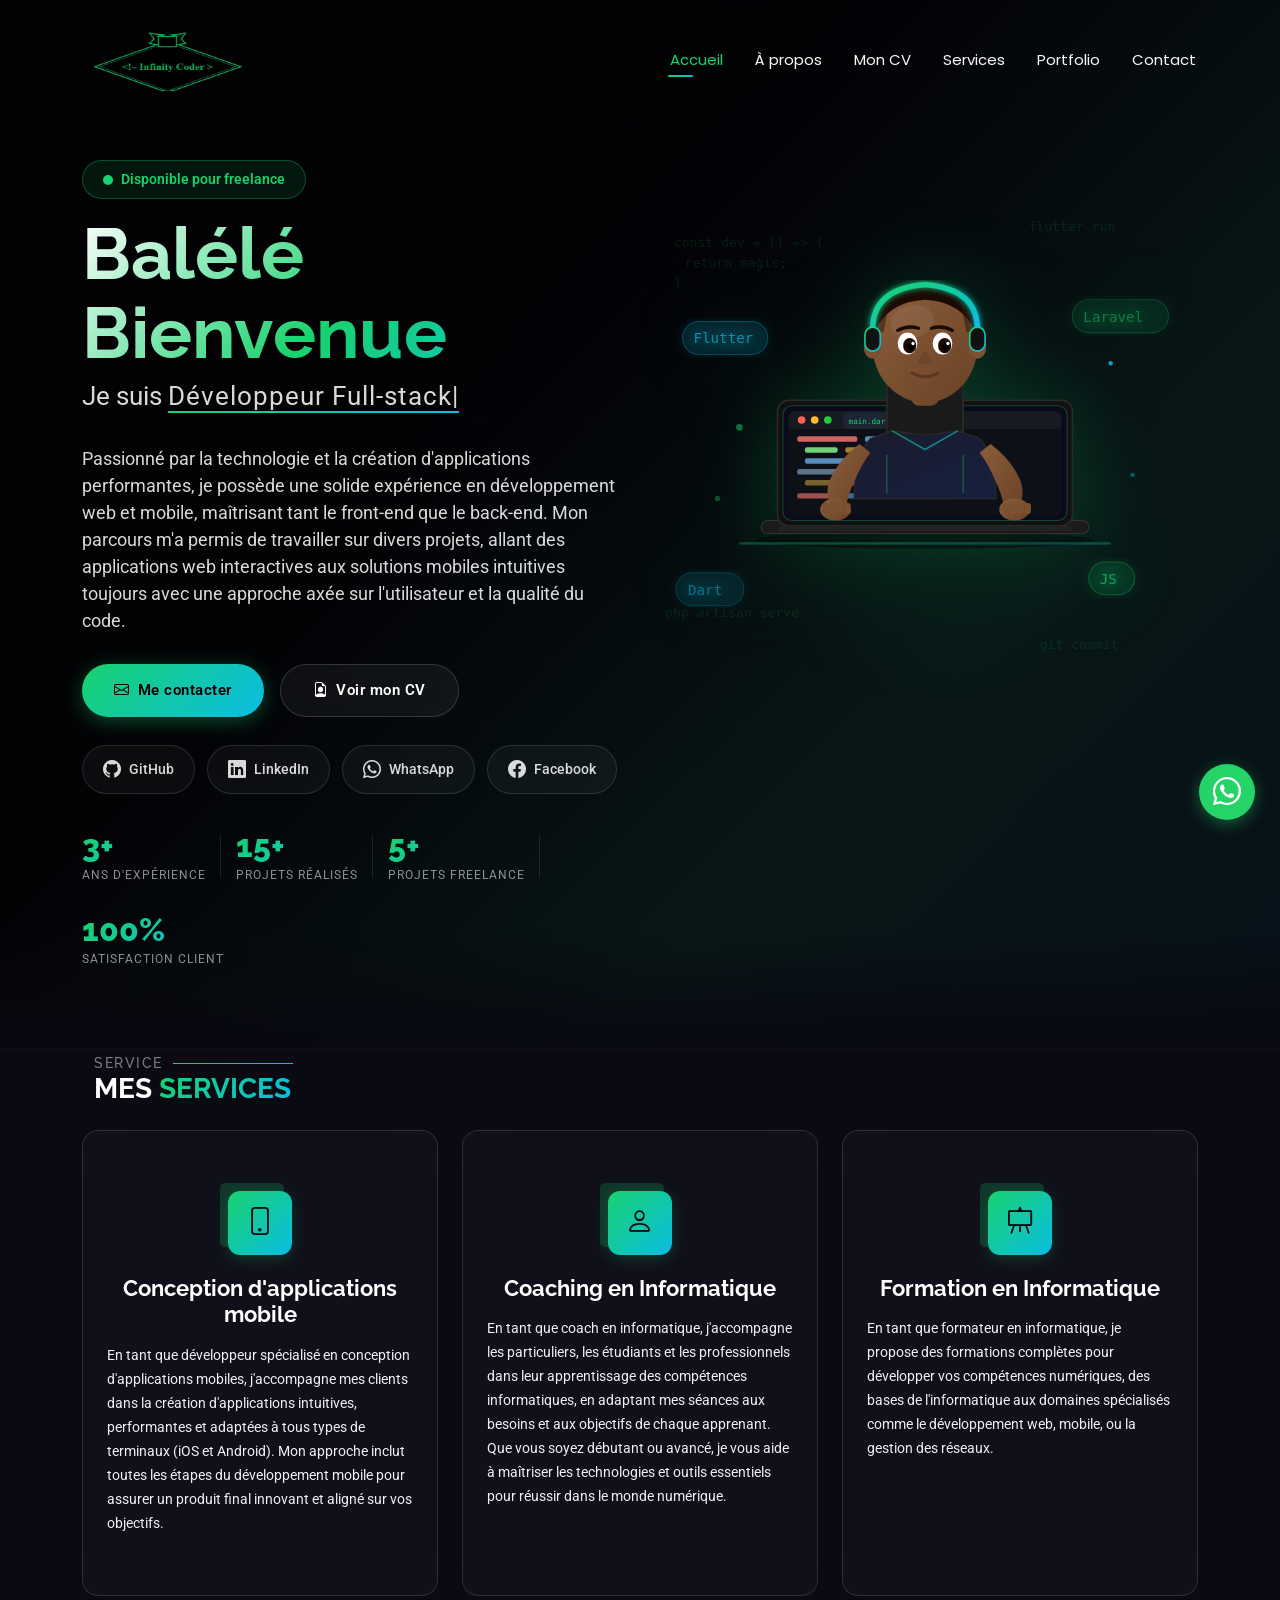
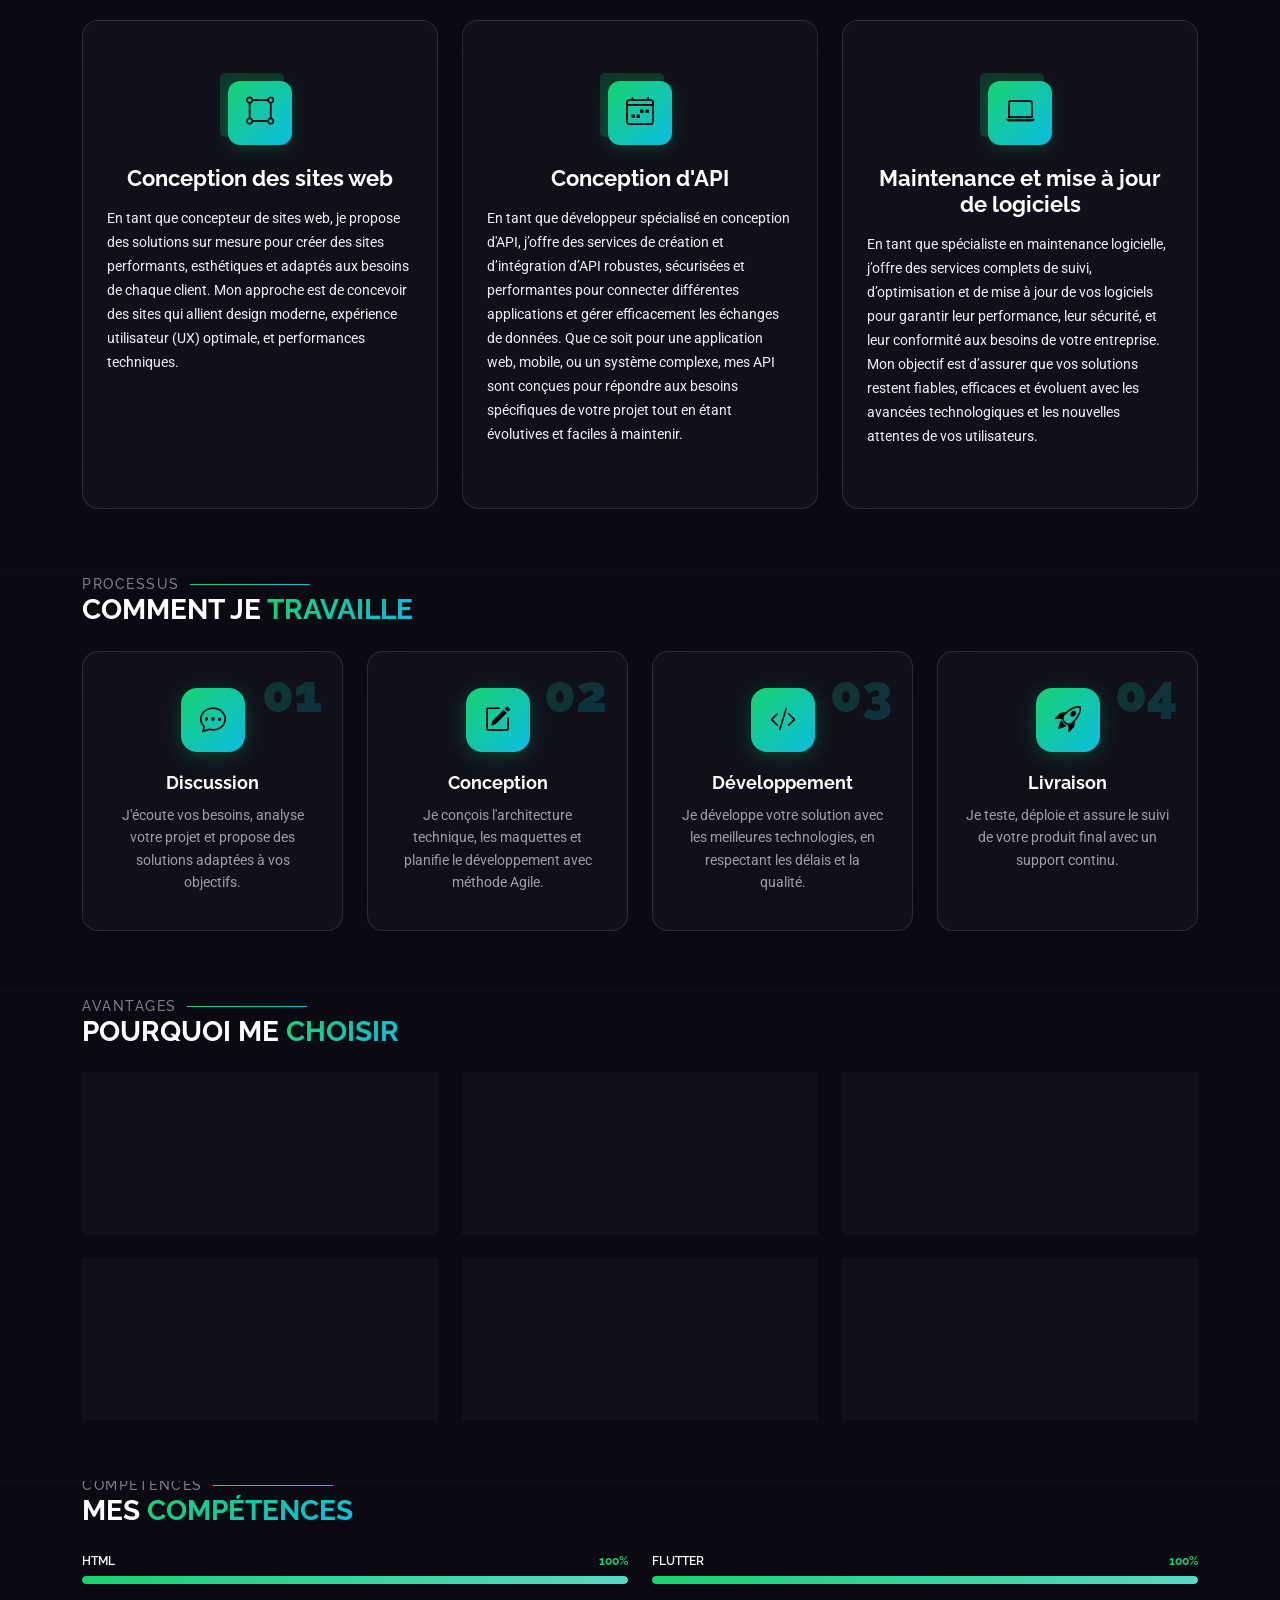
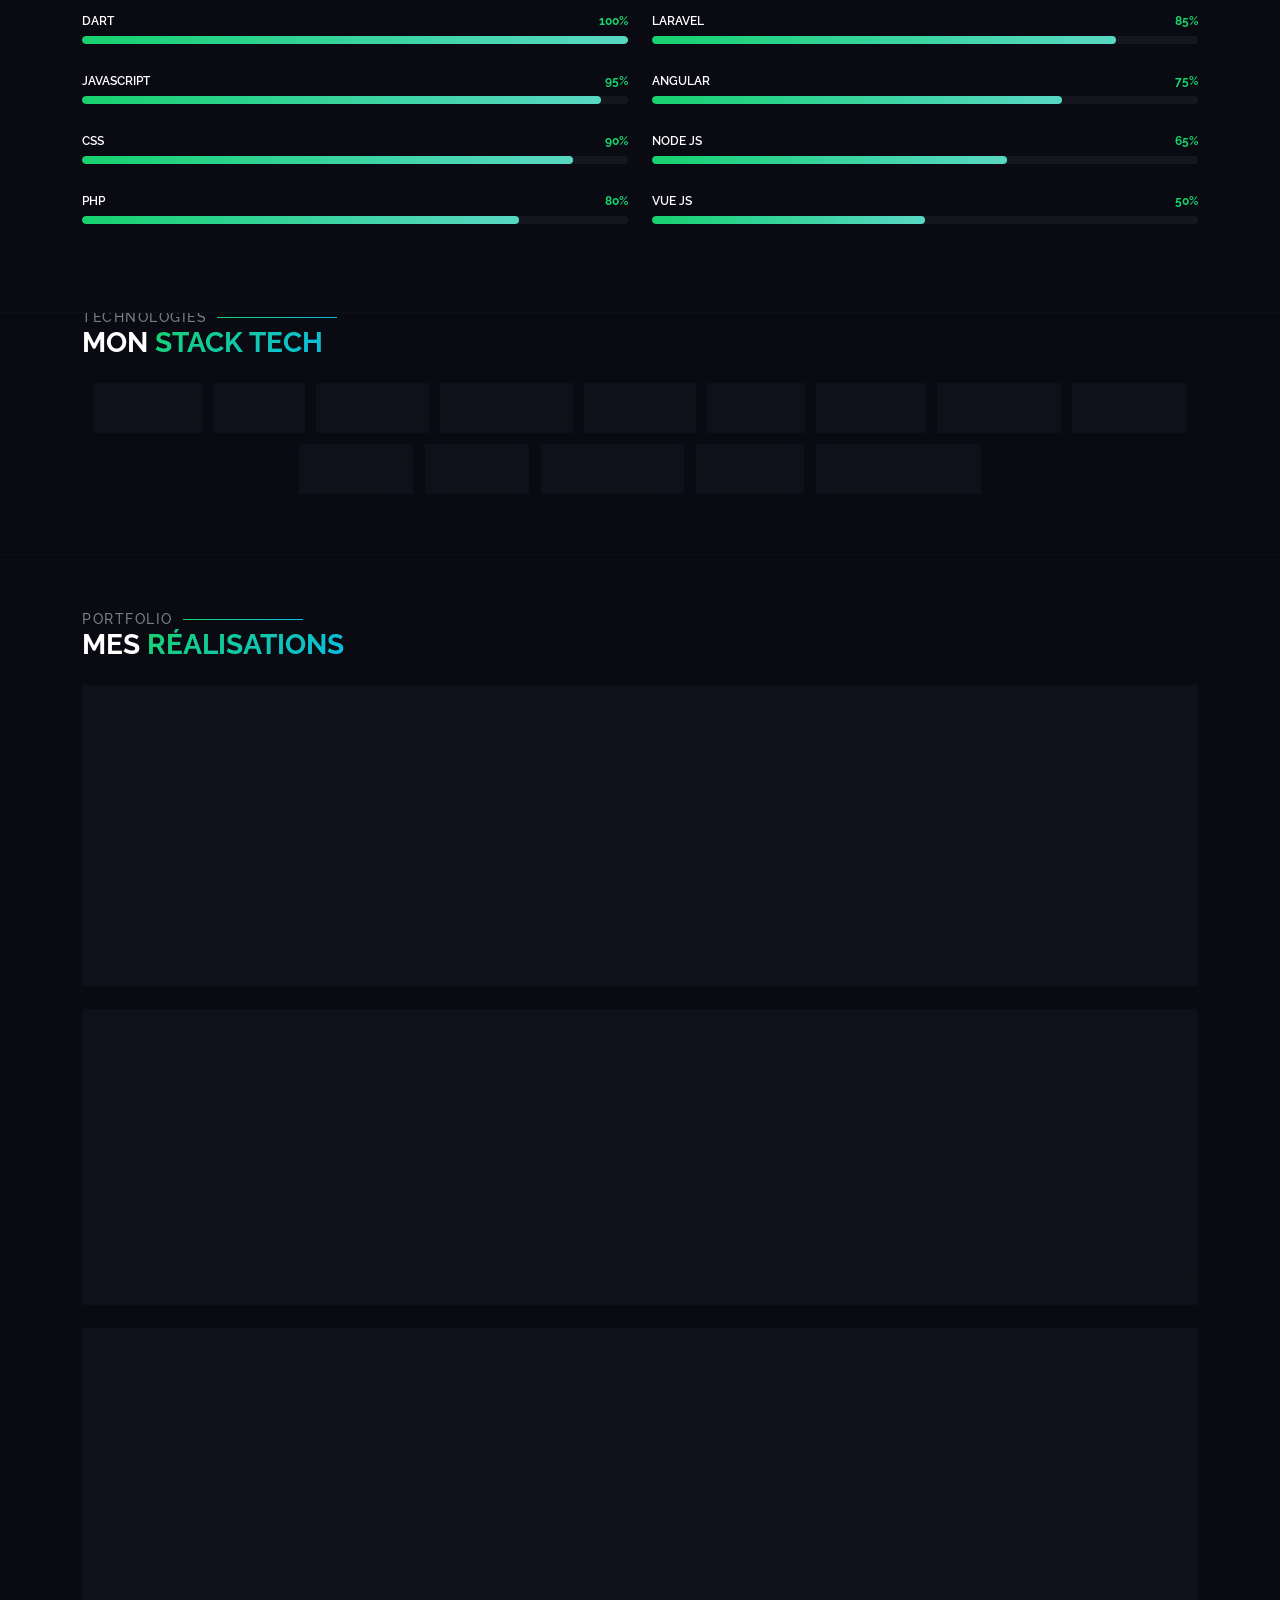
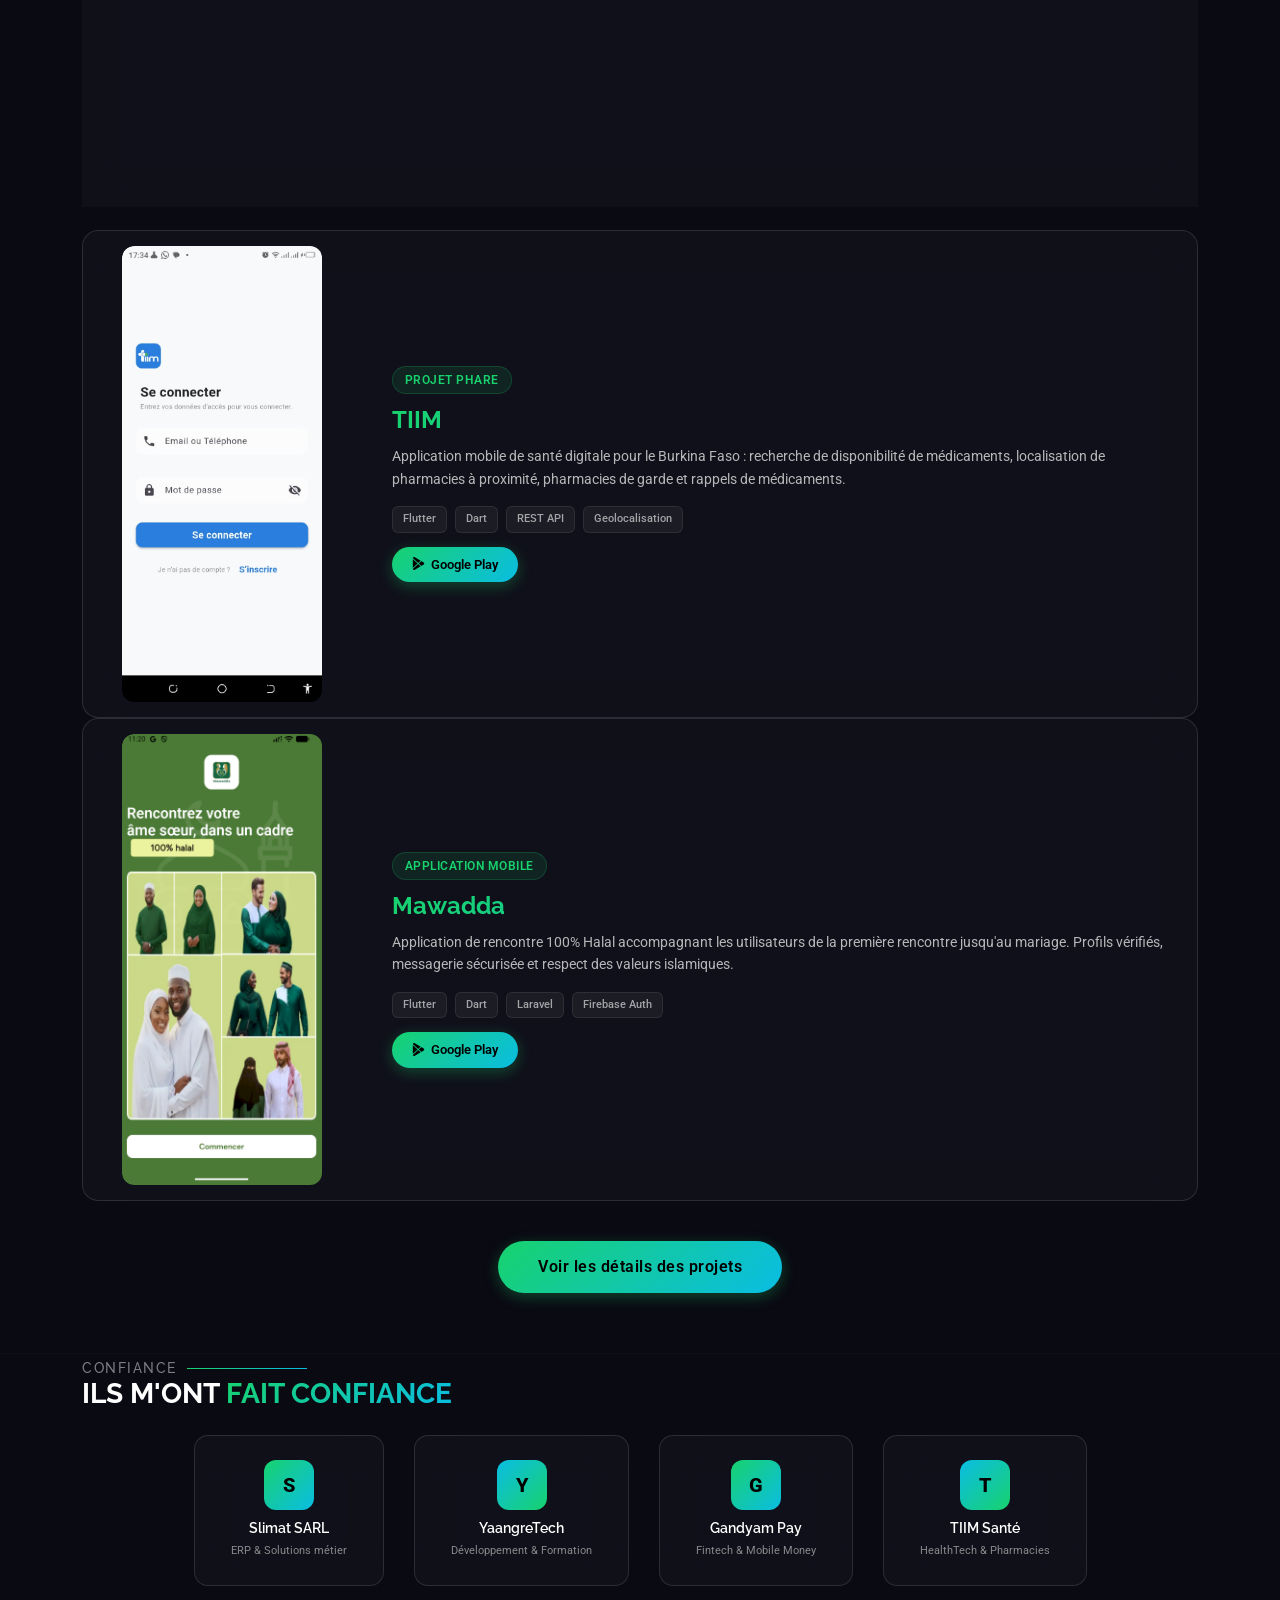
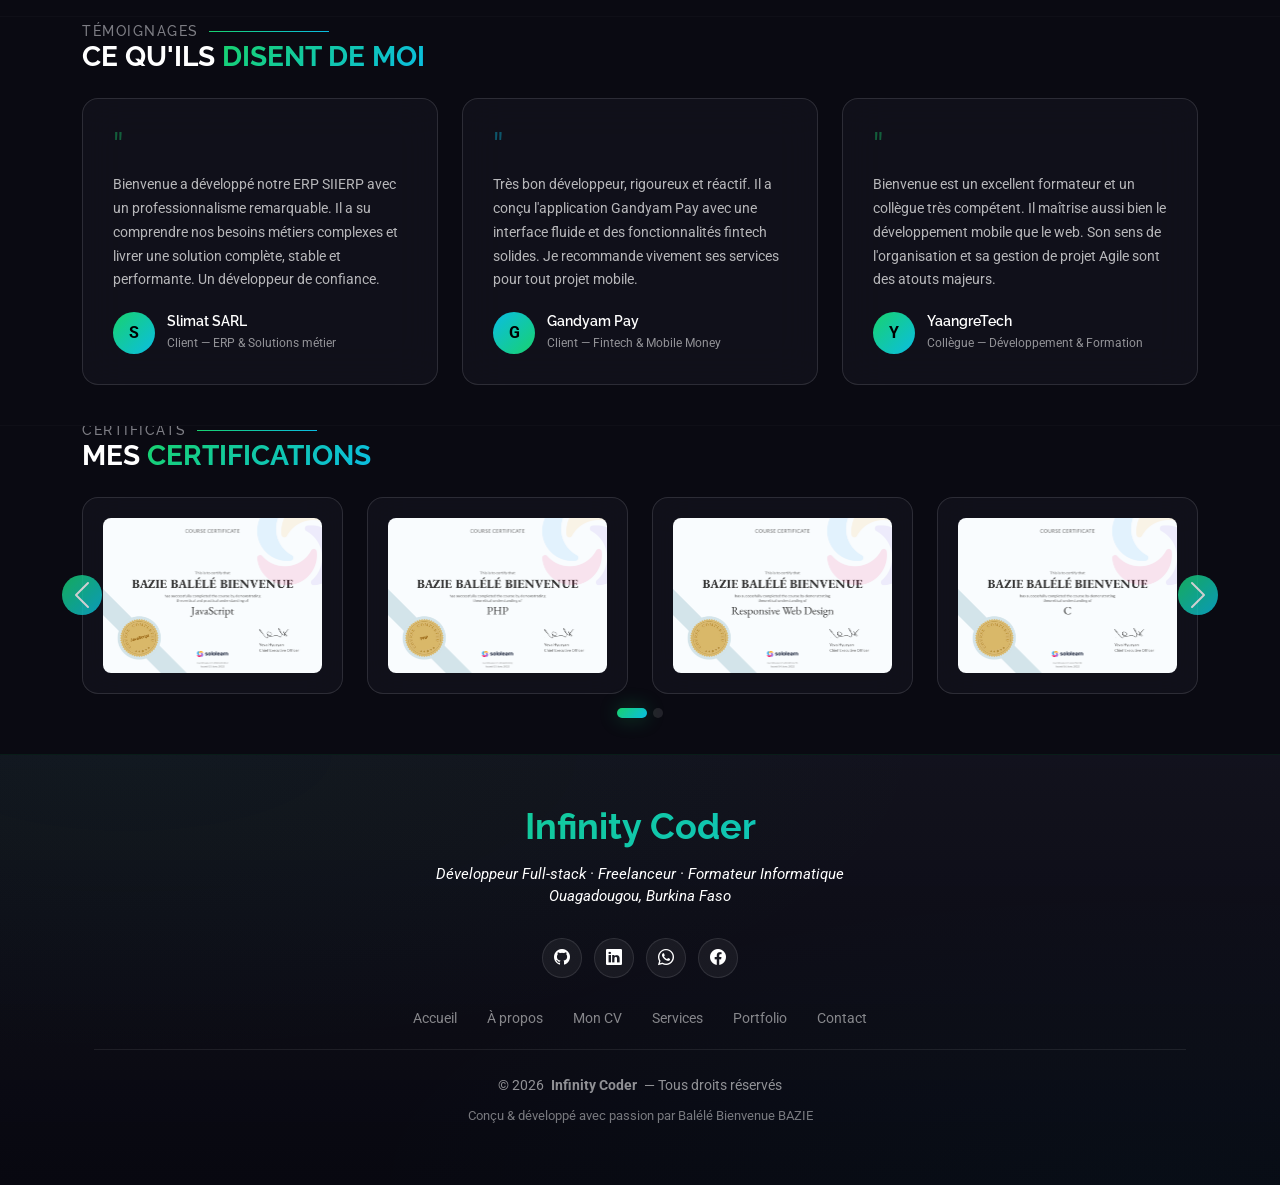
==== commit 31d75b71: "Lien Google Play direct pour TIIM (com.tiim.app) Co-Authored-By: Claude Opus 4.8 (1M context) <norep" ====
--- a/index.html
+++ b/index.html
@@ -632,6 +632,11 @@
                       <span>REST API</span>
                       <span>Geolocalisation</span>
                     </div>
+                    <div style="margin-top: 14px;">
+                      <a href="https://play.google.com/store/apps/details?id=com.tiim.app" target="_blank" rel="noopener" style="display: inline-flex; align-items: center; gap: 6px; padding: 8px 20px; background: linear-gradient(135deg, #18d26e, #0abde3); color: #000; border-radius: 50px; font-weight: 600; font-size: 13px; text-decoration: none; box-shadow: 0 4px 15px rgba(24,210,110,0.3);">
+                        <i class="bi bi-google-play"></i> Google Play
+                      </a>
+                    </div>
                   </div>
                 </div>
               </div>
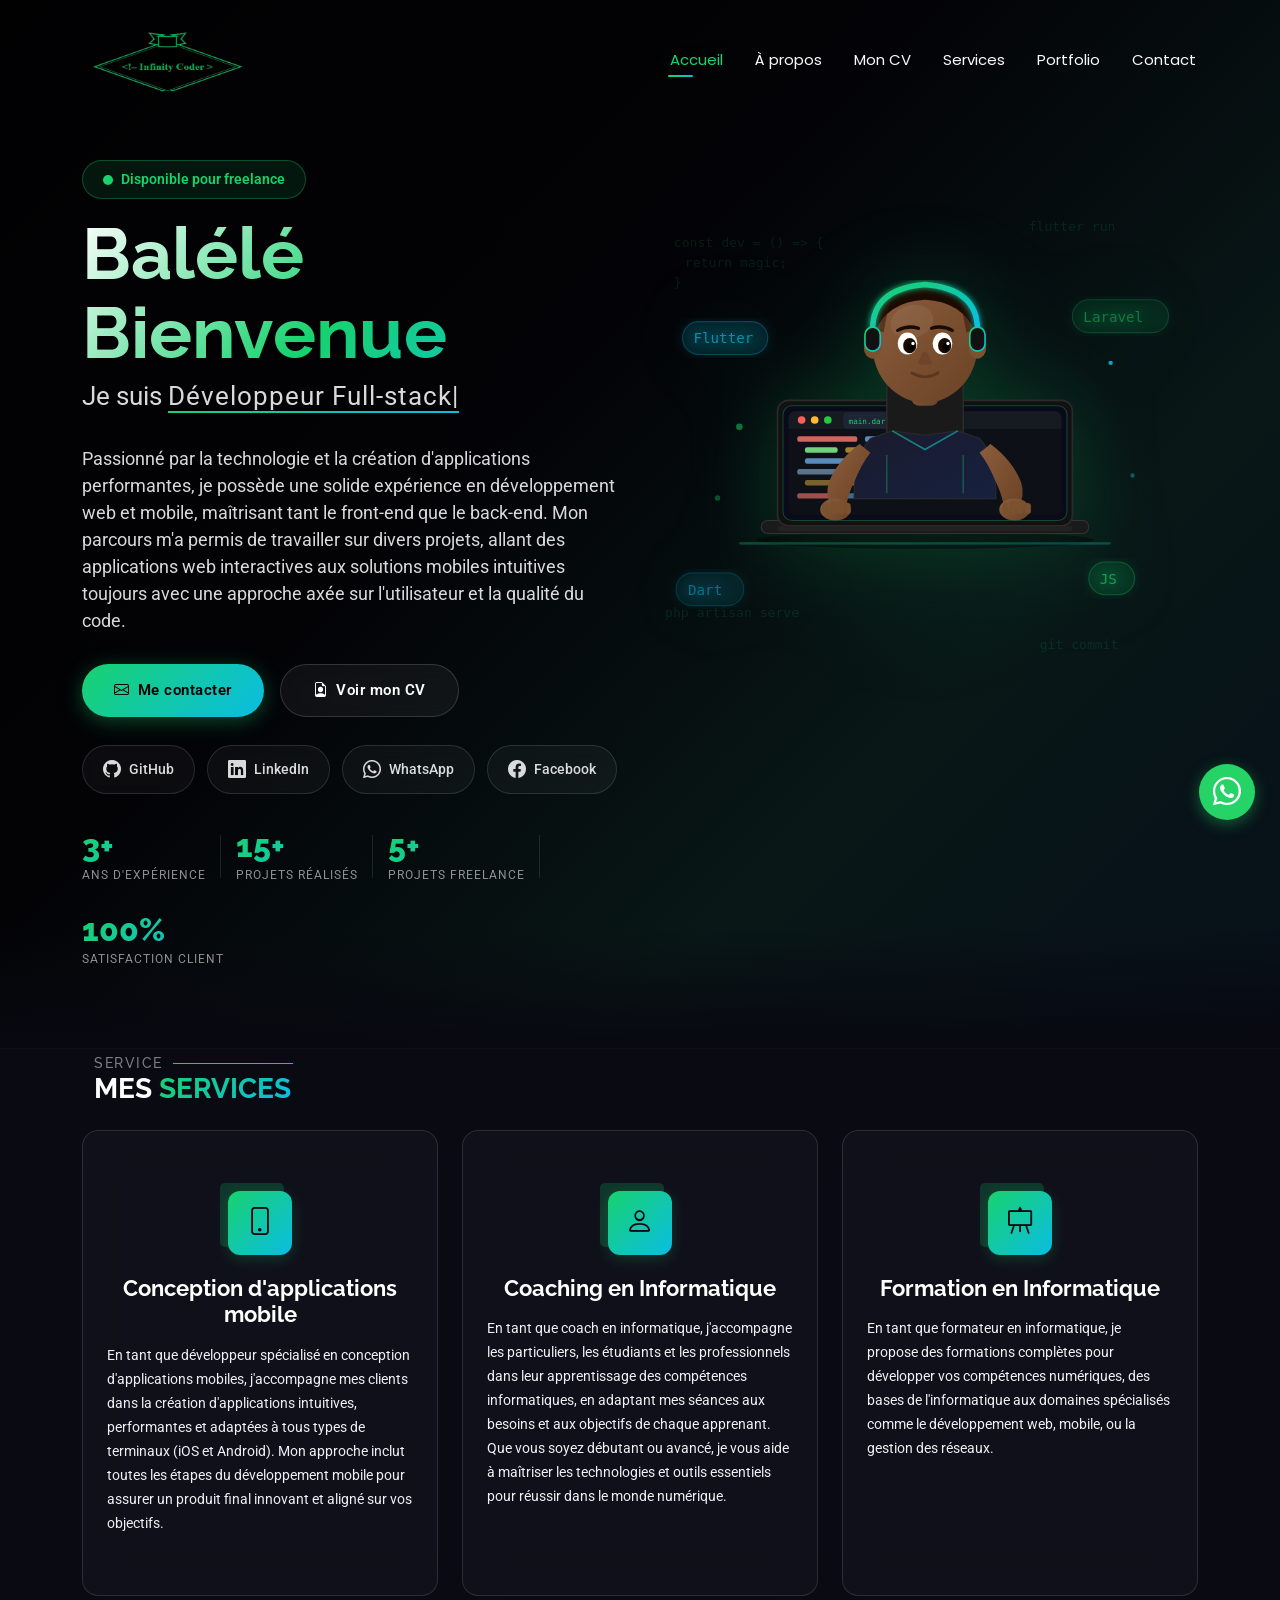
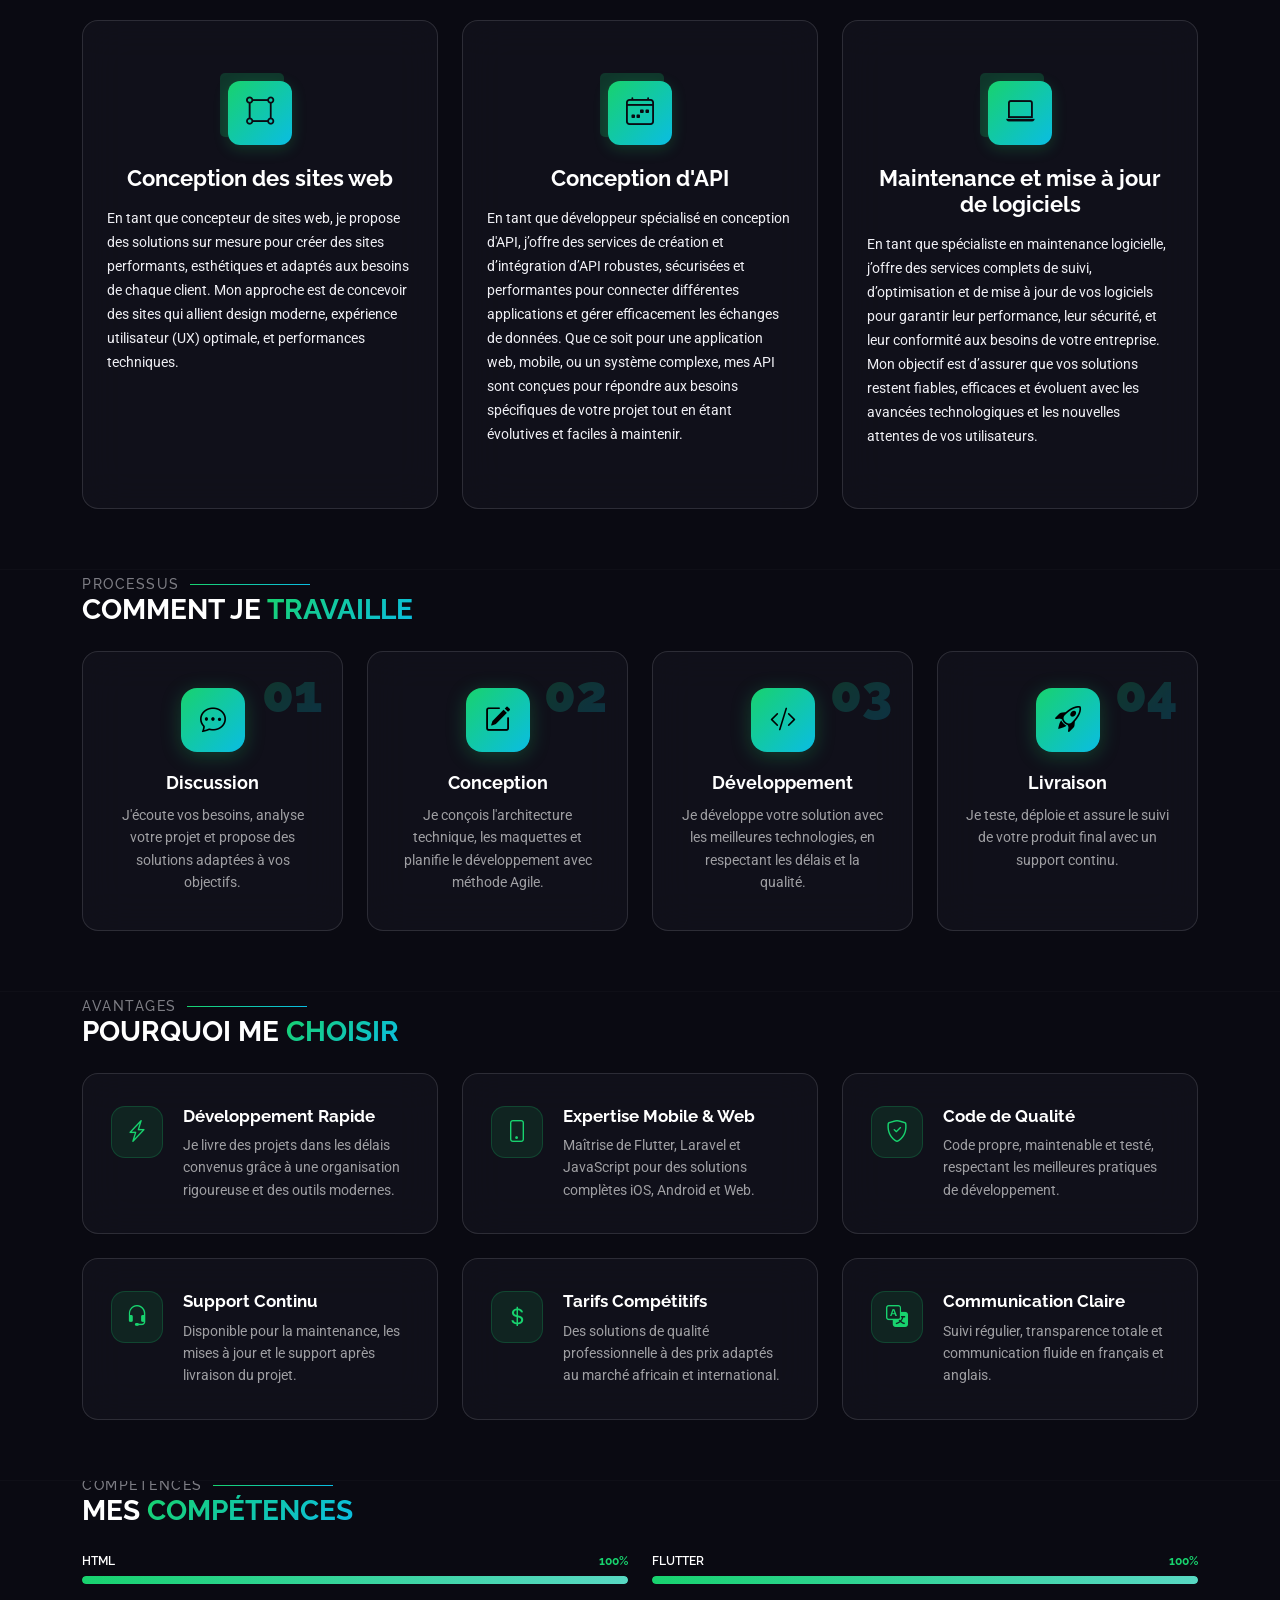
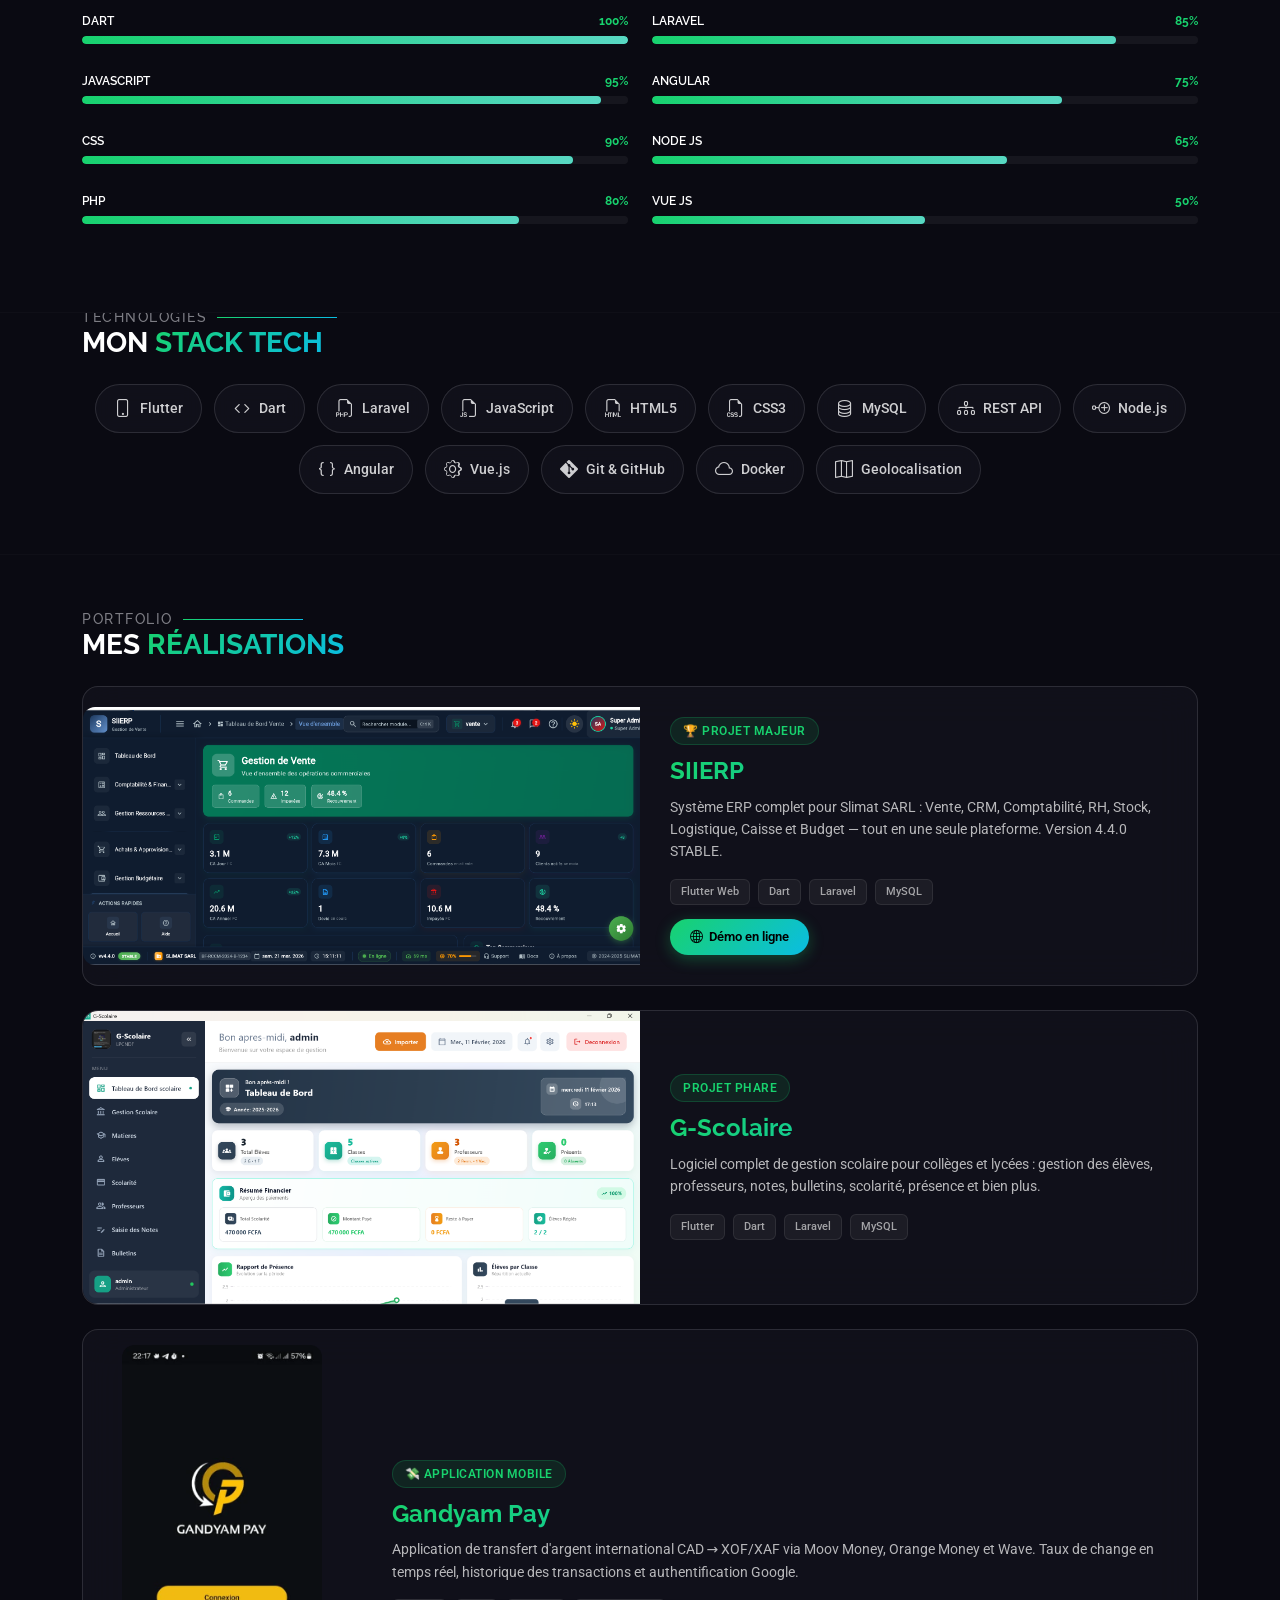
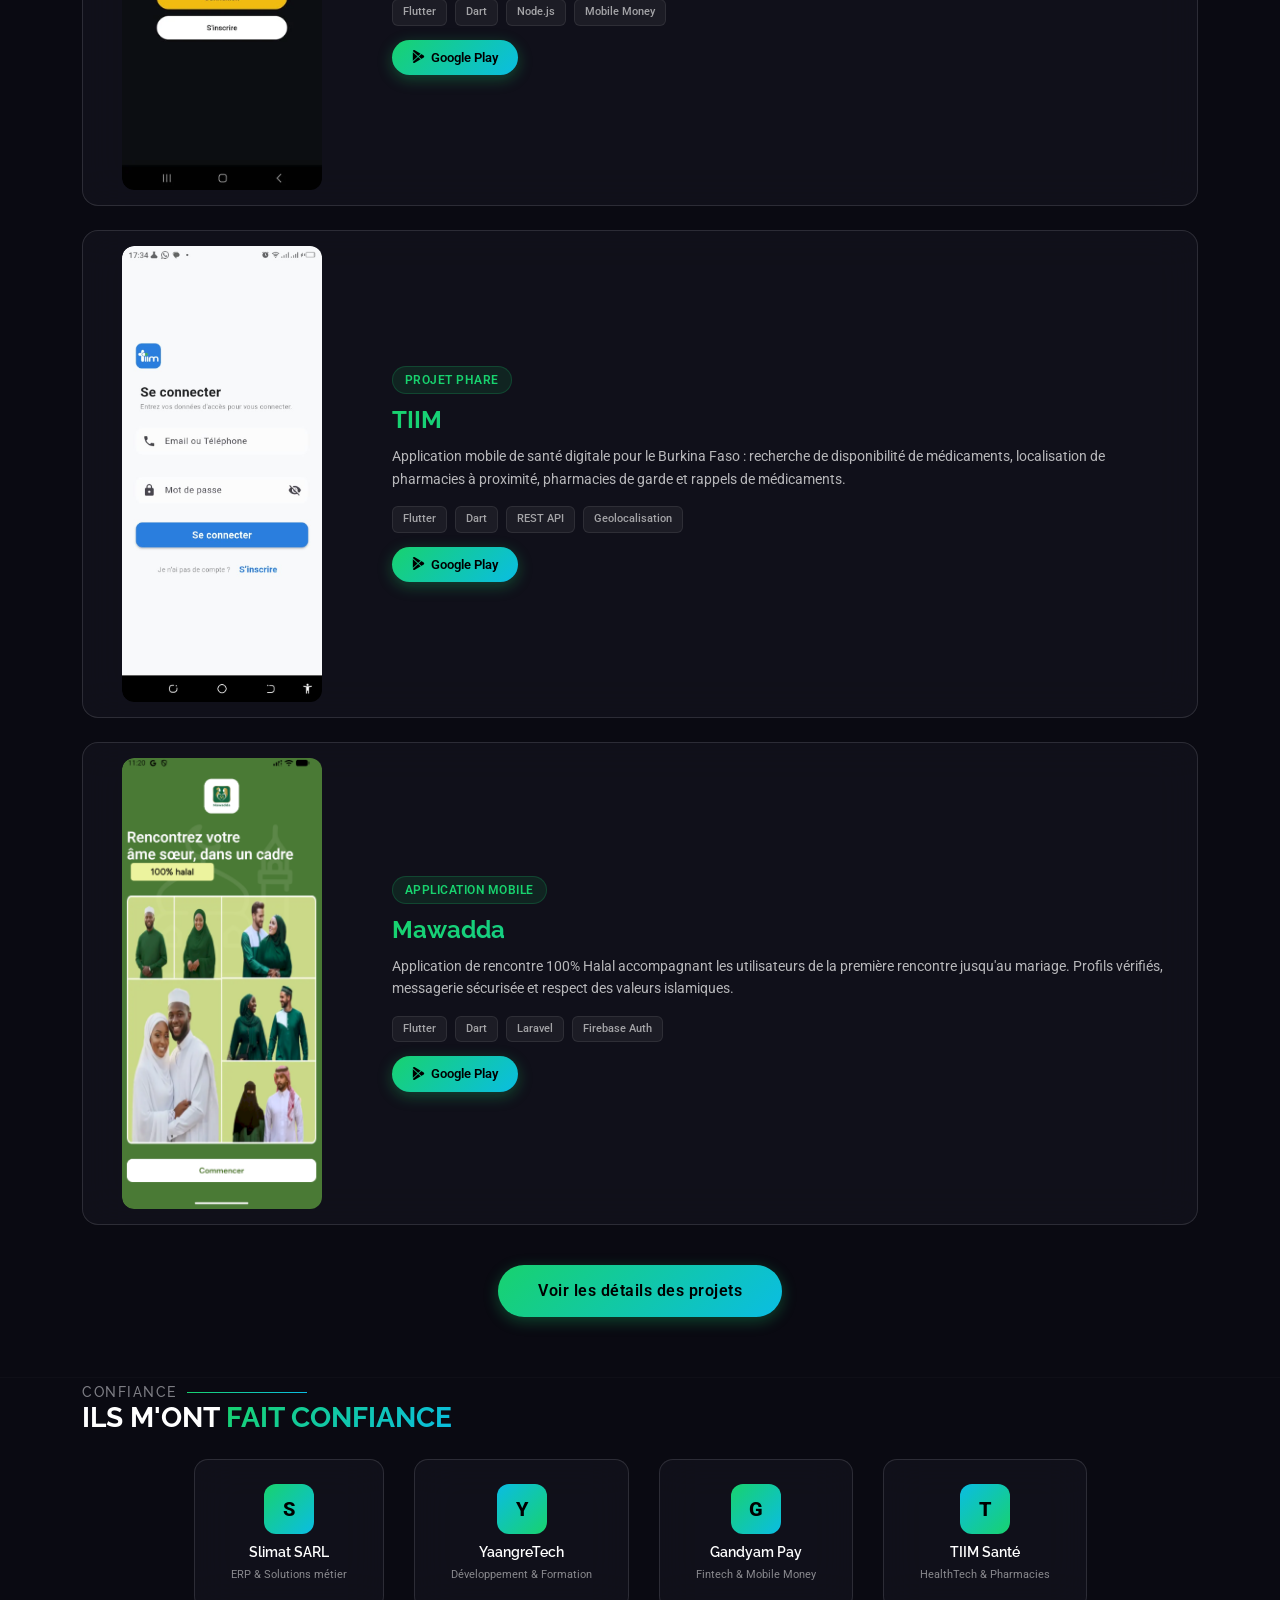
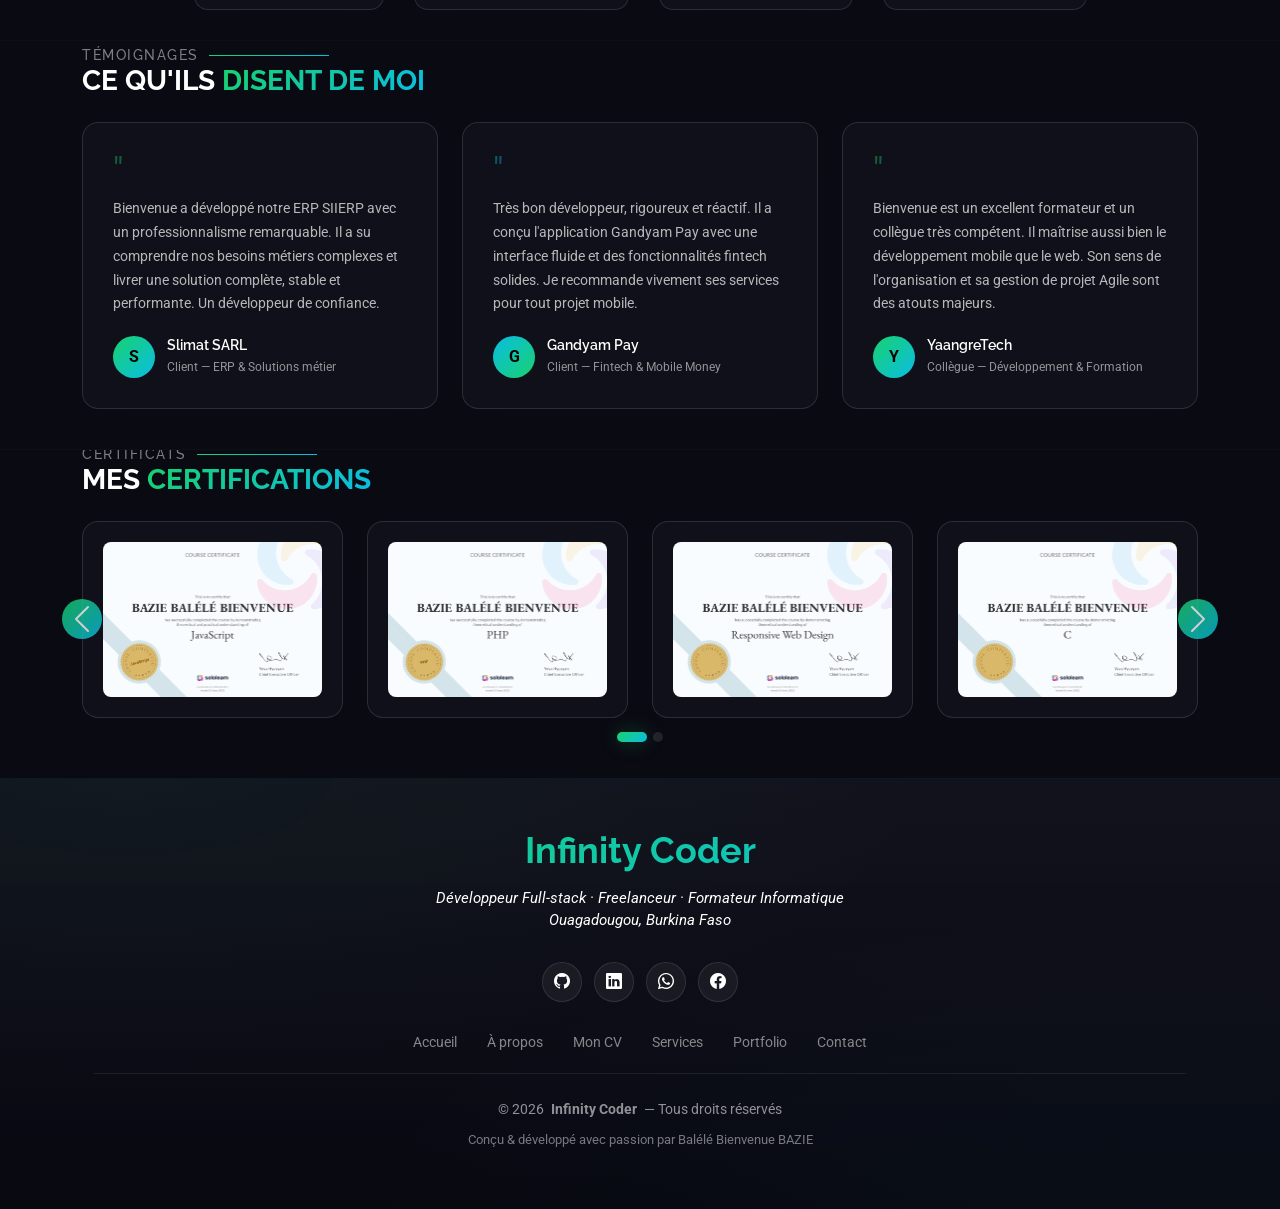
==== commit 887ea4bb: "Améliorations UX : performance, accessibilité et navigation mobile Performance - Allègement des poli" ====
--- a/index.html
+++ b/index.html
@@ -20,7 +20,7 @@
   <link href="https://fonts.googleapis.com" rel="preconnect">
   <link href="https://fonts.gstatic.com" rel="preconnect" crossorigin>
   <link
-    href="https://fonts.googleapis.com/css2?family=Roboto:ital,wght@0,100;0,300;0,400;0,500;0,700;0,900;1,100;1,300;1,400;1,500;1,700;1,900&family=Poppins:ital,wght@0,100;0,200;0,300;0,400;0,500;0,600;0,700;0,800;0,900;1,100;1,200;1,300;1,400;1,500;1,600;1,700;1,800;1,900&family=Raleway:ital,wght@0,100;0,200;0,300;0,400;0,500;0,600;0,700;0,800;0,900;1,100;1,200;1,300;1,400;1,500;1,600;1,700;1,800;1,900&display=swap"
+    href="https://fonts.googleapis.com/css2?family=Poppins:wght@400;500;600;700&family=Raleway:wght@600;700;800;900&family=Roboto:wght@400;500;700&display=swap"
     rel="stylesheet">
 
   <!-- Vendor CSS Files -->
@@ -67,10 +67,11 @@
 
 <body class="index-page">
 
+  <a href="#main" class="skip-link">Aller au contenu</a>
   <header id="header" class="header d-flex align-items-center fixed-top">
     <div class="container-fluid container-xl position-relative d-flex align-items-center justify-content-between">
-      <a href="index.html" class="logo d-flex align-items-center">
-        <img src="assets/img/logo_infinity.png" alt="" class="img-fluid col-6 col-sm-4 col-md-3 col-lg-2 w-60">
+      <a href="index.html" class="logo d-flex align-items-center" aria-label="Accueil — Infinity Coder">
+        <img src="assets/img/logo_infinity.png" alt="Logo Infinity Coder — Balélé Bienvenue BAZIE" class="img-fluid col-6 col-sm-4 col-md-3 col-lg-2 w-60">
       </a>
 
       <nav id="navmenu" class="navmenu">
@@ -84,13 +85,13 @@
             <a href="contact.html">Contact</a>
           </li>
         </ul>
-        <i class="mobile-nav-toggle d-xl-none bi bi-list"></i>
+        <i class="mobile-nav-toggle d-xl-none bi bi-list" role="button" tabindex="0" aria-label="Ouvrir le menu de navigation" aria-expanded="false" aria-controls="navmenu"></i>
       </nav>
 
     </div>
   </header>
 
-  <main class="main">
+  <main class="main" id="main">
 
     <!-- Hero Section -->
     <section id="hero" class="hero section dark-background container-fluid col-12 col-md-12">
@@ -112,7 +113,7 @@
           <!-- Colonne gauche : texte -->
           <div class="col-xl-6 col-lg-6 col-12">
             <div class="availability-badge"><span class="pulse-dot"></span> Disponible pour freelance</div>
-            <h2>Balélé Bienvenue</h2>
+            <h1>Balélé Bienvenue</h1>
             <p>Je suis <span class="typed"
                 data-typed-items="Développeur Full-stack, Freelanceur, Formateur Informatique">Développeur</span><span
                 class="typed-cursor typed-cursor--blink"></span></p><br>
@@ -130,16 +131,16 @@
 
             <!-- Social Links -->
             <div class="hero-social" data-aos="fade-up" data-aos-delay="400">
-              <a href="https://github.com/bazieBienvenue" target="_blank" class="github">
+              <a href="https://github.com/bazieBienvenue" target="_blank" rel="noopener" class="github">
                 <i class="bi bi-github"></i><span>GitHub</span>
               </a>
-              <a href="https://www.linkedin.com/in/balele-bienvenue-bazie" target="_blank" class="linkedin">
+              <a href="https://www.linkedin.com/in/balele-bienvenue-bazie" target="_blank" rel="noopener" class="linkedin">
                 <i class="bi bi-linkedin"></i><span>LinkedIn</span>
               </a>
-              <a href="https://wa.me/22654738460" target="_blank" class="whatsapp">
+              <a href="https://wa.me/22654738460" target="_blank" rel="noopener" class="whatsapp">
                 <i class="bi bi-whatsapp"></i><span>WhatsApp</span>
               </a>
-              <a href="https://www.facebook.com/BAZIE.Balele.Bienvenue" target="_blank" class="facebook">
+              <a href="https://www.facebook.com/BAZIE.Balele.Bienvenue" target="_blank" rel="noopener" class="facebook">
                 <i class="bi bi-facebook"></i><span>Facebook</span>
               </a>
             </div>
@@ -190,7 +191,7 @@
             <div class="icon">
               <i class="bi bi-phone"></i>
             </div>
-            <a href="#" class="stretched-link">
+            <a href="services.html" class="stretched-link">
               <h3>Conception d'applications mobile</h3>
             </a>
             <p style="text-align: start;">En tant que développeur spécialisé en conception d'applications mobiles,
@@ -208,7 +209,7 @@
             <div class="icon">
               <i class="bi bi-person"></i>
             </div>
-            <a href="#" class="stretched-link">
+            <a href="services.html" class="stretched-link">
               <h3>Coaching en Informatique</h3>
             </a>
             <p style="text-align: start;">En tant que coach en informatique, j'accompagne les particuliers, les
@@ -227,7 +228,7 @@
             <div class="icon">
               <i class="bi bi-easel"></i>
             </div>
-            <a href="#" class="stretched-link">
+            <a href="services.html" class="stretched-link">
               <h3>Formation en Informatique</h3>
             </a>
             <p style="text-align: start;">En tant que formateur en informatique, je propose des formations complètes
@@ -243,7 +244,7 @@
             <div class="icon">
               <i class="bi bi-bounding-box-circles"></i>
             </div>
-            <a href="#" class="stretched-link">
+            <a href="services.html" class="stretched-link">
               <h3>Conception des sites web</h3>
             </a>
             <p style="text-align: start;">En tant que concepteur de sites web, je propose des solutions sur mesure pour
@@ -252,7 +253,6 @@
               et adaptés aux besoins de chaque client. Mon approche est de concevoir des sites qui allient design
               moderne, expérience
               utilisateur (UX) optimale, et performances techniques.</p>
-            <a href="#" class="stretched-link"></a>
           </div>
         </div><!-- End Service Item -->
 
@@ -261,7 +261,7 @@
             <div class="icon">
               <i class="bi bi-calendar4-week"></i>
             </div>
-            <a href="#" class="stretched-link">
+            <a href="services.html" class="stretched-link">
               <h3>Conception d'API</h3>
             </a>
             <p style="text-align: start;">En tant que développeur spécialisé en conception d'API, j’offre des services
@@ -272,7 +272,6 @@
               données. Que ce soit pour une application web, mobile, ou un système complexe, mes API sont conçues pour
               répondre aux
               besoins spécifiques de votre projet tout en étant évolutives et faciles à maintenir.</p>
-            <a href="#" class="stretched-link"></a>
           </div>
         </div><!-- End Service Item -->
 
@@ -281,7 +280,7 @@
             <div class="icon">
               <i class="bi bi-laptop"></i>
             </div>
-            <a href="#" class="stretched-link">
+            <a href="services.html" class="stretched-link">
               <h3>Maintenance et mise à jour de logiciels</h3>
             </a>
             <p style="text-align: start;">En tant que spécialiste en maintenance logicielle, j’offre des services
@@ -292,7 +291,6 @@
               Mon objectif est d’assurer que vos solutions restent fiables, efficaces et évoluent avec les avancées
               technologiques et
               les nouvelles attentes de vos utilisateurs. </p>
-            <a href="#" class="stretched-link"></a>
           </div>
         </div><!-- End Service Item -->
       </div>
@@ -545,7 +543,7 @@
                       <span>MySQL</span>
                     </div>
                     <div style="margin-top: 14px;">
-                      <a href="https://slimatgroup.cloud/" target="_blank" style="display: inline-flex; align-items: center; gap: 6px; padding: 8px 20px; background: linear-gradient(135deg, #18d26e, #0abde3); color: #000; border-radius: 50px; font-weight: 600; font-size: 13px; text-decoration: none; box-shadow: 0 4px 15px rgba(24,210,110,0.3);">
+                      <a href="https://slimatgroup.cloud/" target="_blank" rel="noopener" style="display: inline-flex; align-items: center; gap: 6px; padding: 8px 20px; background: linear-gradient(135deg, #18d26e, #0abde3); color: #000; border-radius: 50px; font-weight: 600; font-size: 13px; text-decoration: none; box-shadow: 0 4px 15px rgba(24,210,110,0.3);">
                         <i class="bi bi-globe2"></i> Démo en ligne
                       </a>
                     </div>
@@ -602,7 +600,7 @@
                       <span>Mobile Money</span>
                     </div>
                     <div style="margin-top: 14px;">
-                      <a href="https://play.google.com/store/search?q=gandyam+pay&c=apps&hl=fr" target="_blank" style="display: inline-flex; align-items: center; gap: 6px; padding: 8px 20px; background: linear-gradient(135deg, #18d26e, #0abde3); color: #000; border-radius: 50px; font-weight: 600; font-size: 13px; text-decoration: none; box-shadow: 0 4px 15px rgba(24,210,110,0.3);">
+                      <a href="https://play.google.com/store/search?q=gandyam+pay&c=apps&hl=fr" target="_blank" rel="noopener" style="display: inline-flex; align-items: center; gap: 6px; padding: 8px 20px; background: linear-gradient(135deg, #18d26e, #0abde3); color: #000; border-radius: 50px; font-weight: 600; font-size: 13px; text-decoration: none; box-shadow: 0 4px 15px rgba(24,210,110,0.3);">
                         <i class="bi bi-google-play"></i> Google Play
                       </a>
                     </div>
@@ -643,8 +641,6 @@
             </div>
           </div>
 
-        </div>
-
           <!-- Mawadda -->
           <div class="col-12" data-aos="fade-up" data-aos-delay="300">
             <div class="project-card project-card-featured">
@@ -666,7 +662,7 @@
                       <span>Firebase Auth</span>
                     </div>
                     <div style="margin-top: 14px;">
-                      <a href="https://play.google.com/store/search?q=mawadda&c=apps&hl=fr" target="_blank" style="display: inline-flex; align-items: center; gap: 6px; padding: 8px 20px; background: linear-gradient(135deg, #18d26e, #0abde3); color: #000; border-radius: 50px; font-weight: 600; font-size: 13px; text-decoration: none; box-shadow: 0 4px 15px rgba(24,210,110,0.3);">
+                      <a href="https://play.google.com/store/search?q=mawadda&c=apps&hl=fr" target="_blank" rel="noopener" style="display: inline-flex; align-items: center; gap: 6px; padding: 8px 20px; background: linear-gradient(135deg, #18d26e, #0abde3); color: #000; border-radius: 50px; font-weight: 600; font-size: 13px; text-decoration: none; box-shadow: 0 4px 15px rgba(24,210,110,0.3);">
                         <i class="bi bi-google-play"></i> Google Play
                       </a>
                     </div>
@@ -849,10 +845,10 @@
       <h3 class="sitename">Infinity Coder</h3>
       <p>Développeur Full-stack · Freelanceur · Formateur Informatique<br>Ouagadougou, Burkina Faso</p>
       <div class="social-links d-flex justify-content-center">
-        <a href="https://github.com/bazieBienvenue" target="_blank" title="GitHub"><i class="bi bi-github"></i></a>
-        <a href="https://www.linkedin.com/in/balele-bienvenue-bazie" target="_blank" title="LinkedIn"><i class="bi bi-linkedin"></i></a>
-        <a href="https://wa.me/22654738460" target="_blank" title="WhatsApp"><i class="bi bi-whatsapp"></i></a>
-        <a href="https://www.facebook.com/BAZIE.Balele.Bienvenue" target="_blank" title="Facebook"><i class="bi bi-facebook"></i></a>
+        <a href="https://github.com/bazieBienvenue" target="_blank" rel="noopener" title="GitHub" aria-label="GitHub"><i class="bi bi-github"></i></a>
+        <a href="https://www.linkedin.com/in/balele-bienvenue-bazie" target="_blank" rel="noopener" title="LinkedIn" aria-label="LinkedIn"><i class="bi bi-linkedin"></i></a>
+        <a href="https://wa.me/22654738460" target="_blank" rel="noopener" title="WhatsApp" aria-label="WhatsApp"><i class="bi bi-whatsapp"></i></a>
+        <a href="https://www.facebook.com/BAZIE.Balele.Bienvenue" target="_blank" rel="noopener" title="Facebook" aria-label="Facebook"><i class="bi bi-facebook"></i></a>
       </div>
       <div class="footer-links">
         <a href="index.html">Accueil</a>
@@ -903,7 +899,7 @@
   </script>
 
   <!-- WhatsApp Floating Button -->
-  <a href="https://wa.me/22654738460" class="whatsapp-float" target="_blank" title="Contactez-moi sur WhatsApp">
+  <a href="https://wa.me/22654738460" class="whatsapp-float" target="_blank" rel="noopener" title="Contactez-moi sur WhatsApp" aria-label="Contactez-moi sur WhatsApp">
     <i class="bi bi-whatsapp"></i>
   </a>
 
--- a/assets/css/main.css
+++ b/assets/css/main.css
@@ -937,6 +937,7 @@
   z-index: 3;
 }
 
+.hero h1,
 .hero h2 {
   margin: 0;
   font-size: 72px;
@@ -990,6 +991,7 @@
 }
 
 @media (max-width: 768px) {
+  .hero h1,
   .hero h2 {
     font-size: 38px;
   }
@@ -2976,6 +2978,7 @@
 # Responsive improvements
 --------------------------------------------------------------*/
 @media (max-width: 576px) {
+  .hero h1,
   .hero h2 {
     font-size: 32px;
   }
@@ -3155,4 +3158,106 @@
 @keyframes pageIn {
   0% { opacity: 0; transform: translateY(15px); }
   100% { opacity: 1; transform: translateY(0); }
+}
+
+/*--------------------------------------------------------------
+# Accessibilité — Focus clavier visible
+--------------------------------------------------------------*/
+a:focus-visible,
+button:focus-visible,
+.cta-btn:focus-visible,
+.view-all-btn:focus-visible,
+.navmenu a:focus-visible,
+.mobile-nav-toggle:focus-visible,
+.scroll-top:focus-visible,
+.whatsapp-float:focus-visible,
+[role="button"]:focus-visible {
+  outline: 3px solid var(--accent-color);
+  outline-offset: 3px;
+  border-radius: 6px;
+}
+
+/* Lien d'évitement clavier — masqué jusqu'au focus */
+.skip-link {
+  position: absolute;
+  left: 12px;
+  top: -60px;
+  z-index: 1000000;
+  background: var(--accent-color);
+  color: #000;
+  padding: 10px 18px;
+  border-radius: 8px;
+  font-weight: 700;
+  text-decoration: none;
+  transition: top 0.25s ease;
+}
+
+.skip-link:focus {
+  top: 12px;
+  color: #000;
+}
+
+/*--------------------------------------------------------------
+# Micro-interactions
+--------------------------------------------------------------*/
+.partner-item,
+.testimonial-card,
+.tech-badge,
+.view-all-btn {
+  transition: var(--transition-smooth);
+}
+
+.partner-item:hover {
+  transform: translateY(-6px);
+  border-color: rgba(24, 210, 110, 0.35) !important;
+  box-shadow: 0 16px 32px rgba(0, 0, 0, 0.3), 0 0 24px rgba(24, 210, 110, 0.1);
+}
+
+.testimonial-card:hover {
+  transform: translateY(-6px);
+  border-color: rgba(24, 210, 110, 0.3) !important;
+  box-shadow: 0 16px 36px rgba(0, 0, 0, 0.35);
+}
+
+.tech-badge:hover {
+  transform: translateY(-3px);
+  border-color: rgba(24, 210, 110, 0.4);
+  box-shadow: var(--accent-glow);
+}
+
+/* Boutons Google Play / démo — léger lift au survol */
+.project-body a[href]:not(.stretched-link):hover,
+.featured-project-details a[href^="http"]:hover {
+  transform: translateY(-2px);
+  filter: brightness(1.05);
+}
+
+.project-body a[href]:not(.stretched-link),
+.featured-project-details a[href^="http"] {
+  transition: transform 0.25s ease, filter 0.25s ease;
+}
+
+/* Retour tactile au clic */
+.cta-btn:active,
+.view-all-btn:active {
+  transform: translateY(1px) scale(0.99);
+}
+
+/*--------------------------------------------------------------
+# Respect de prefers-reduced-motion
+--------------------------------------------------------------*/
+@media (prefers-reduced-motion: reduce) {
+  *,
+  *::before,
+  *::after {
+    animation-duration: 0.001ms !important;
+    animation-iteration-count: 1 !important;
+    transition-duration: 0.001ms !important;
+    scroll-behavior: auto !important;
+  }
+
+  .hero-particles,
+  .scroll-progress {
+    display: none !important;
+  }
 }
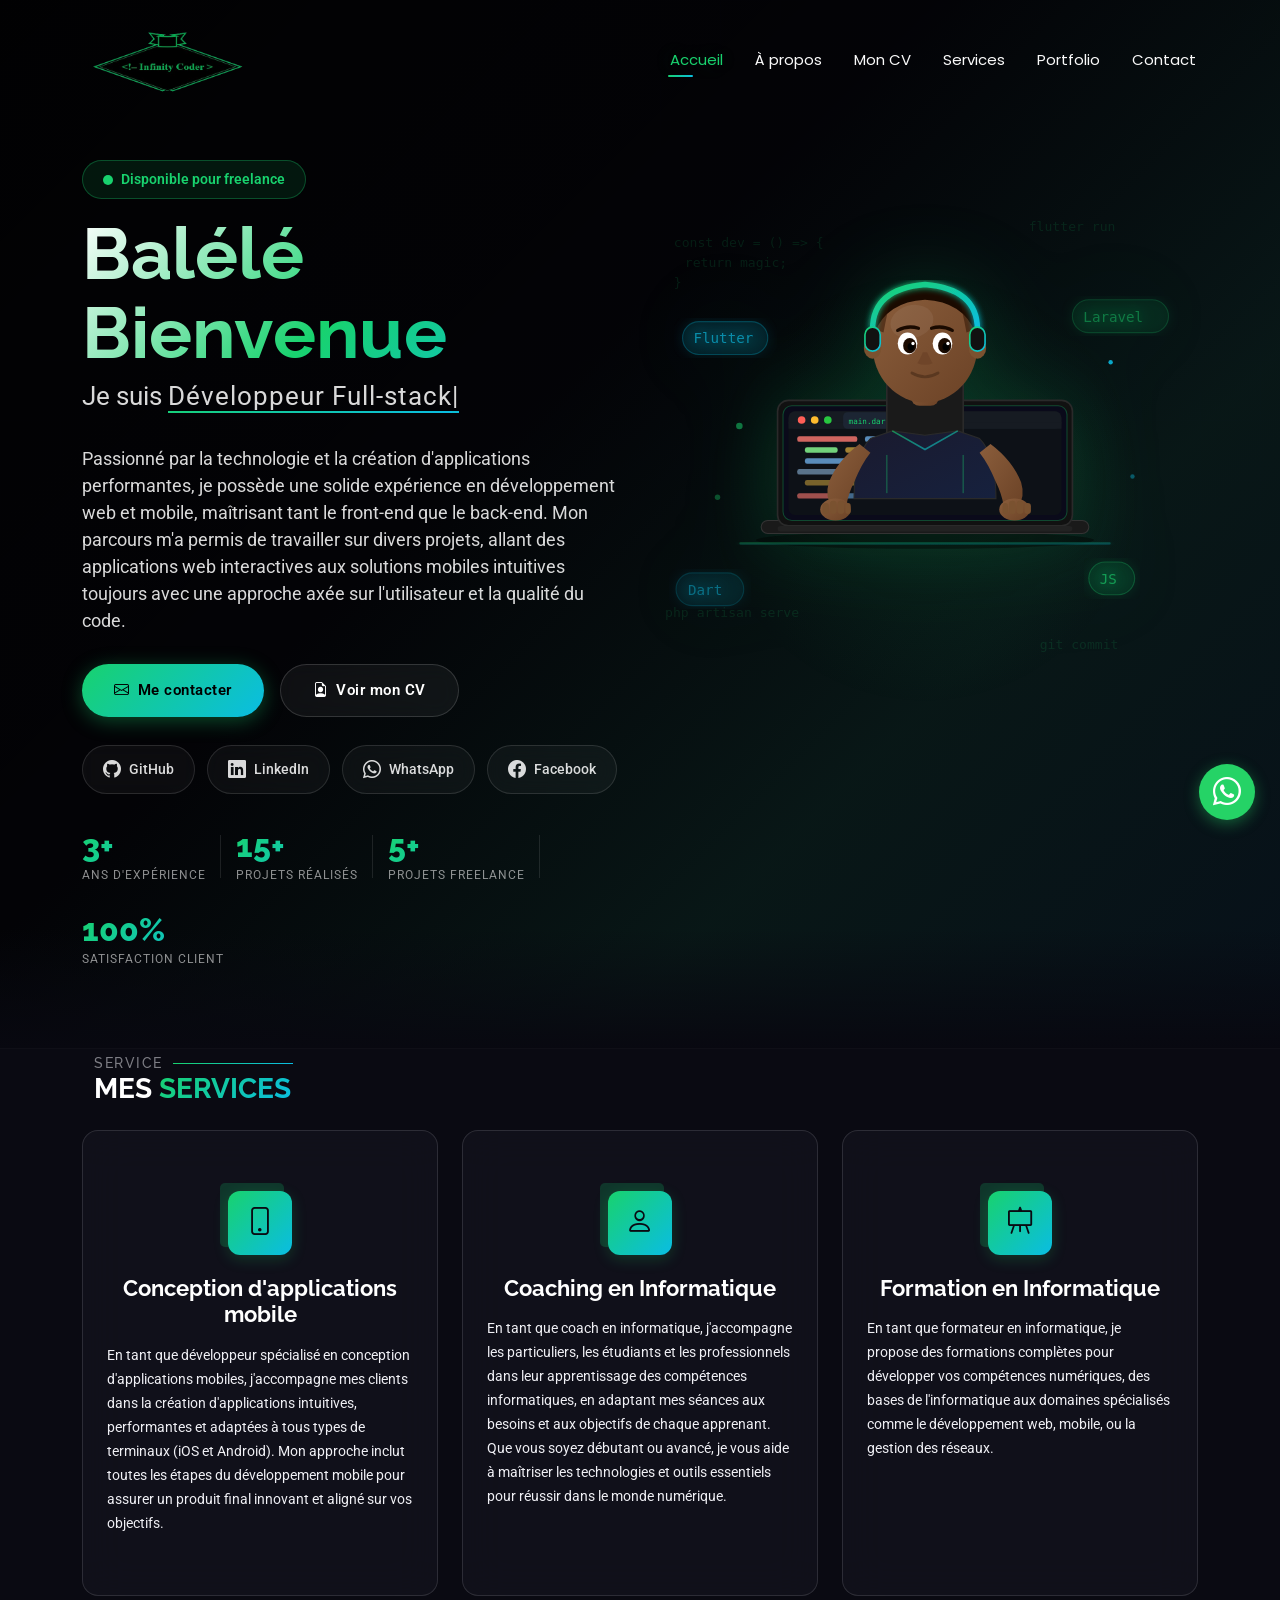
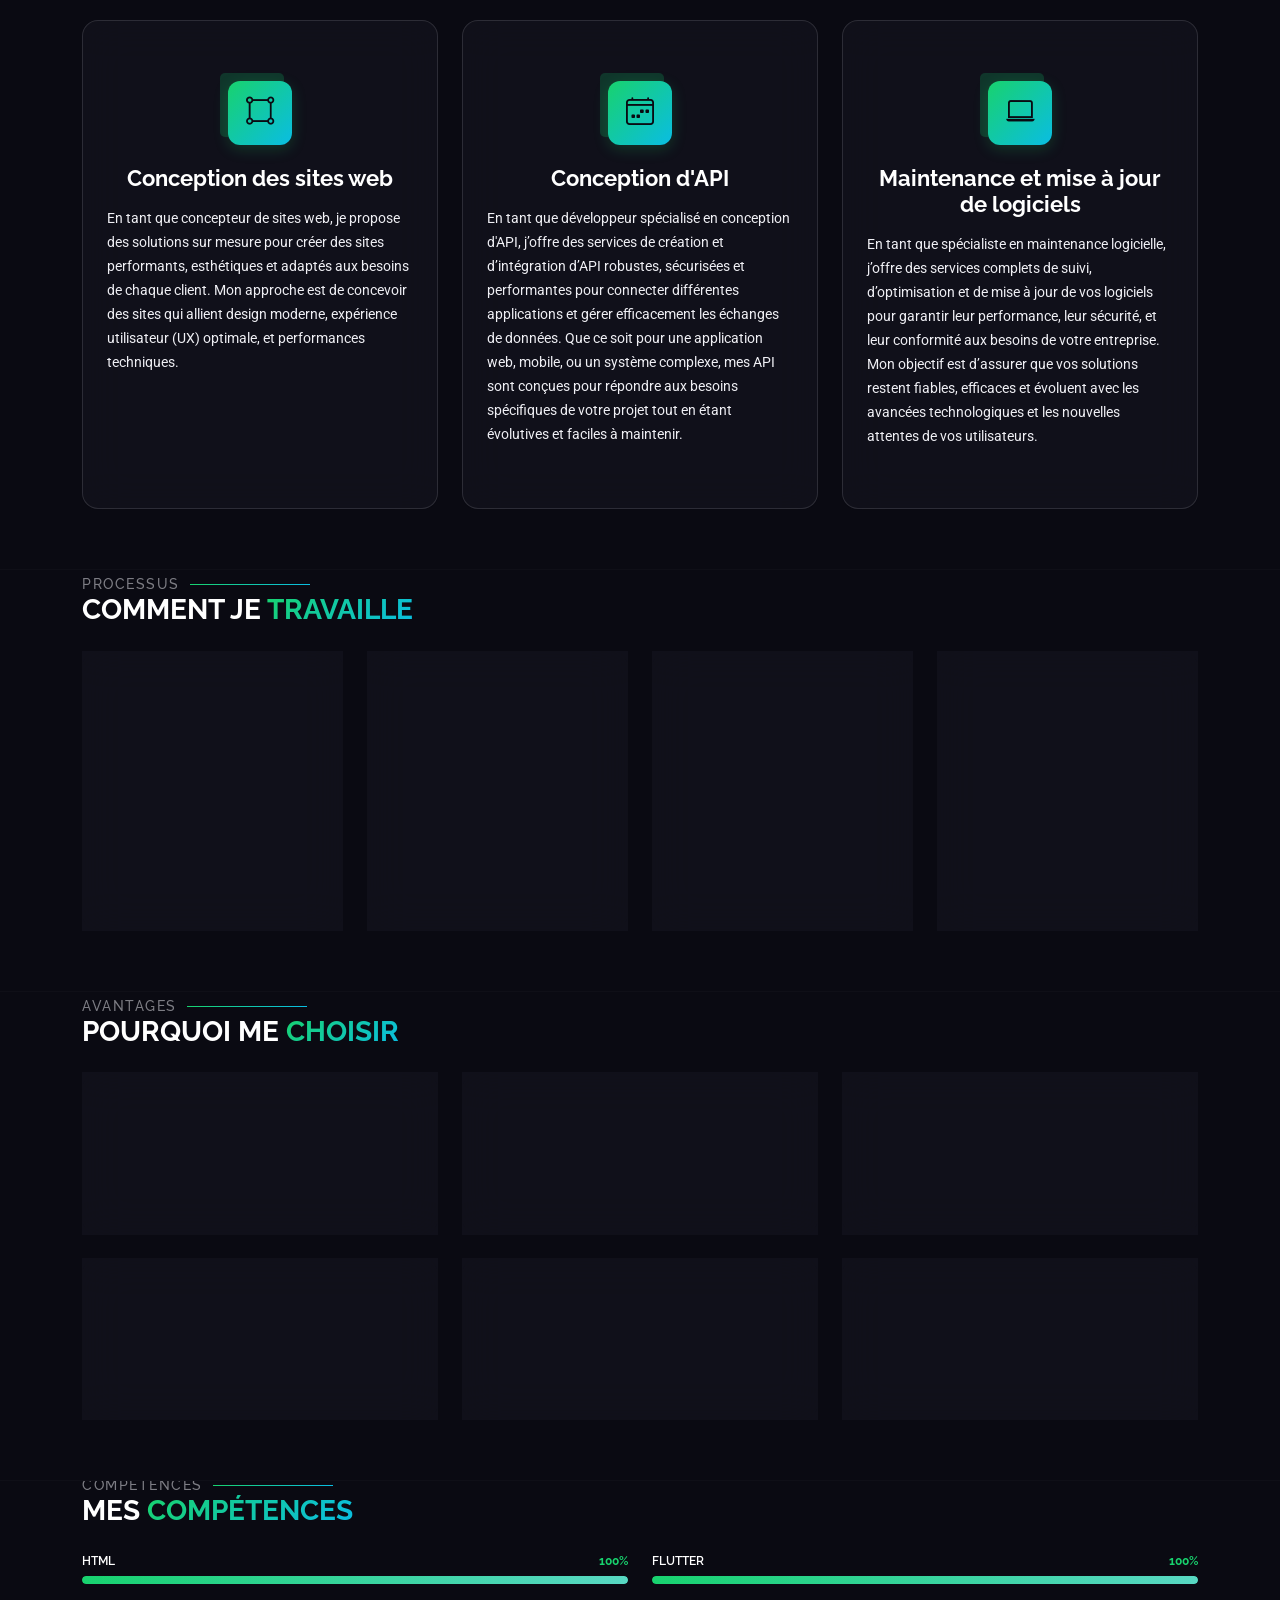
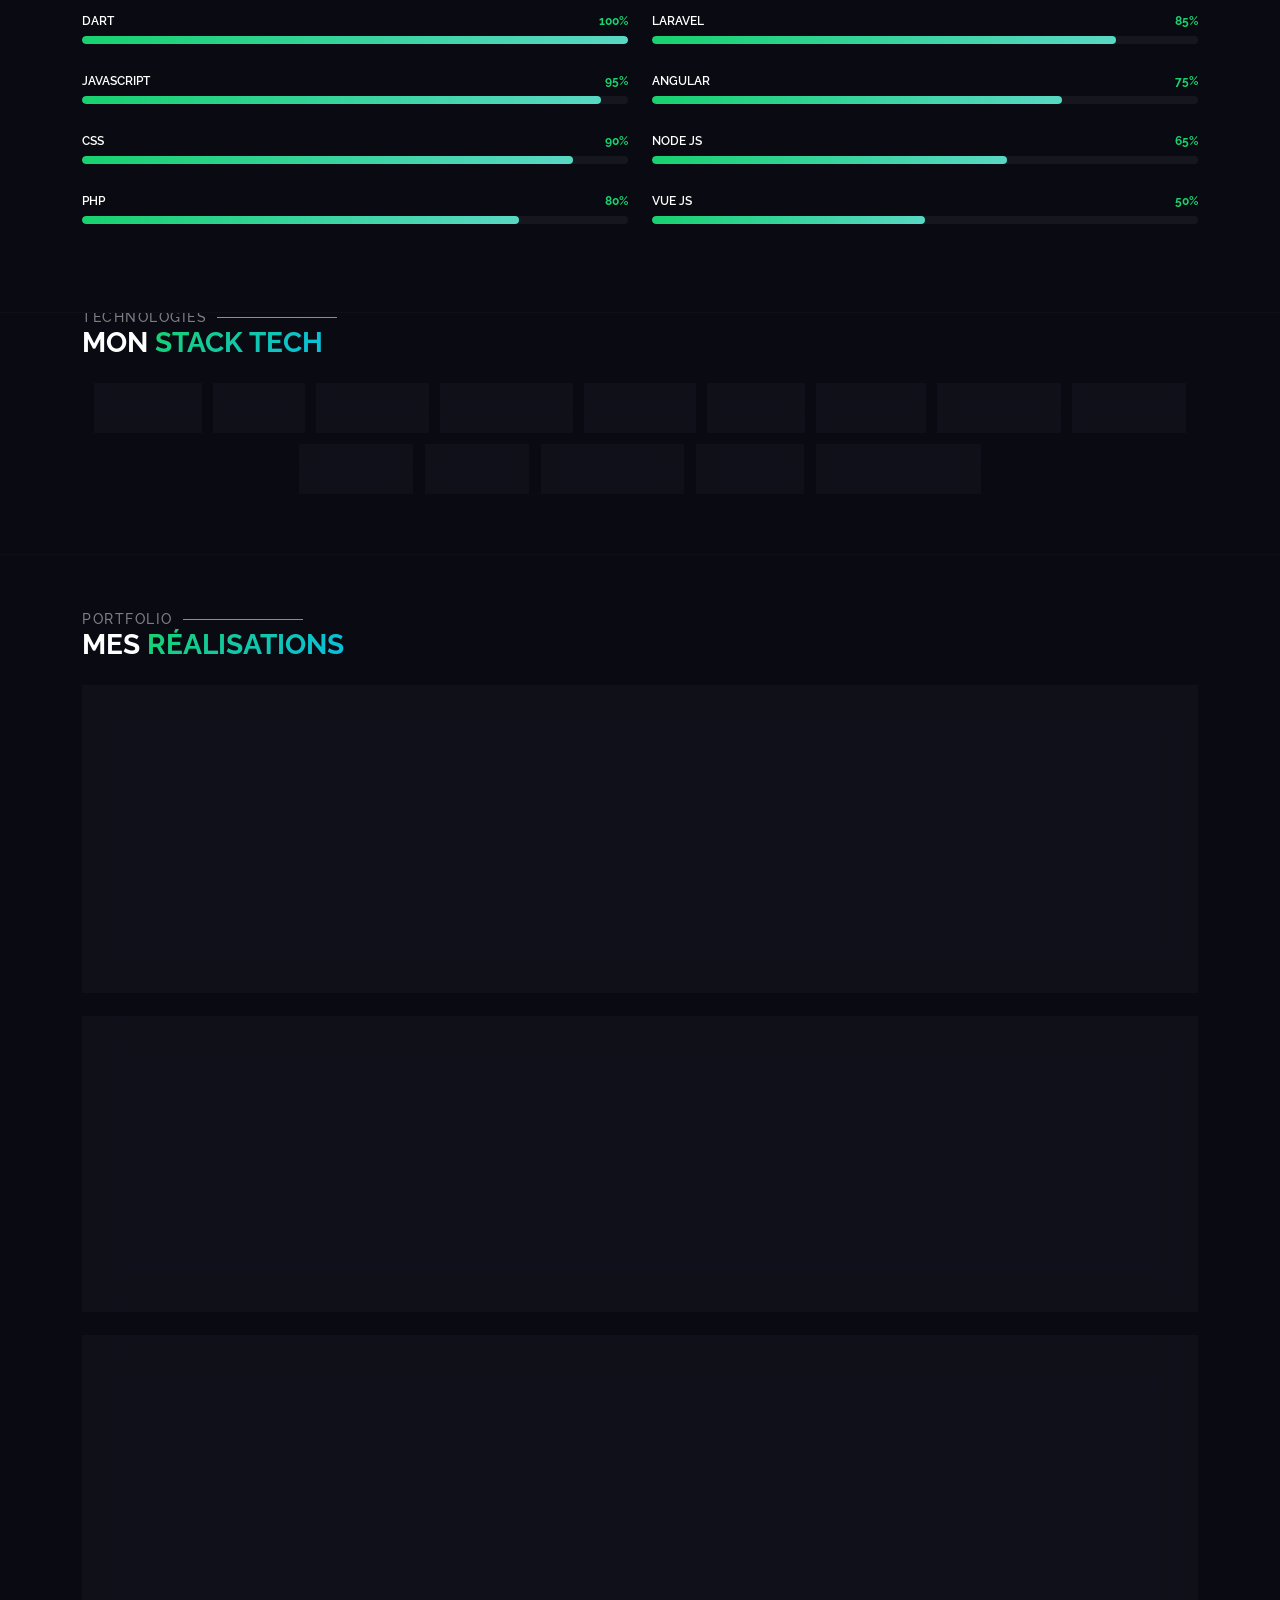
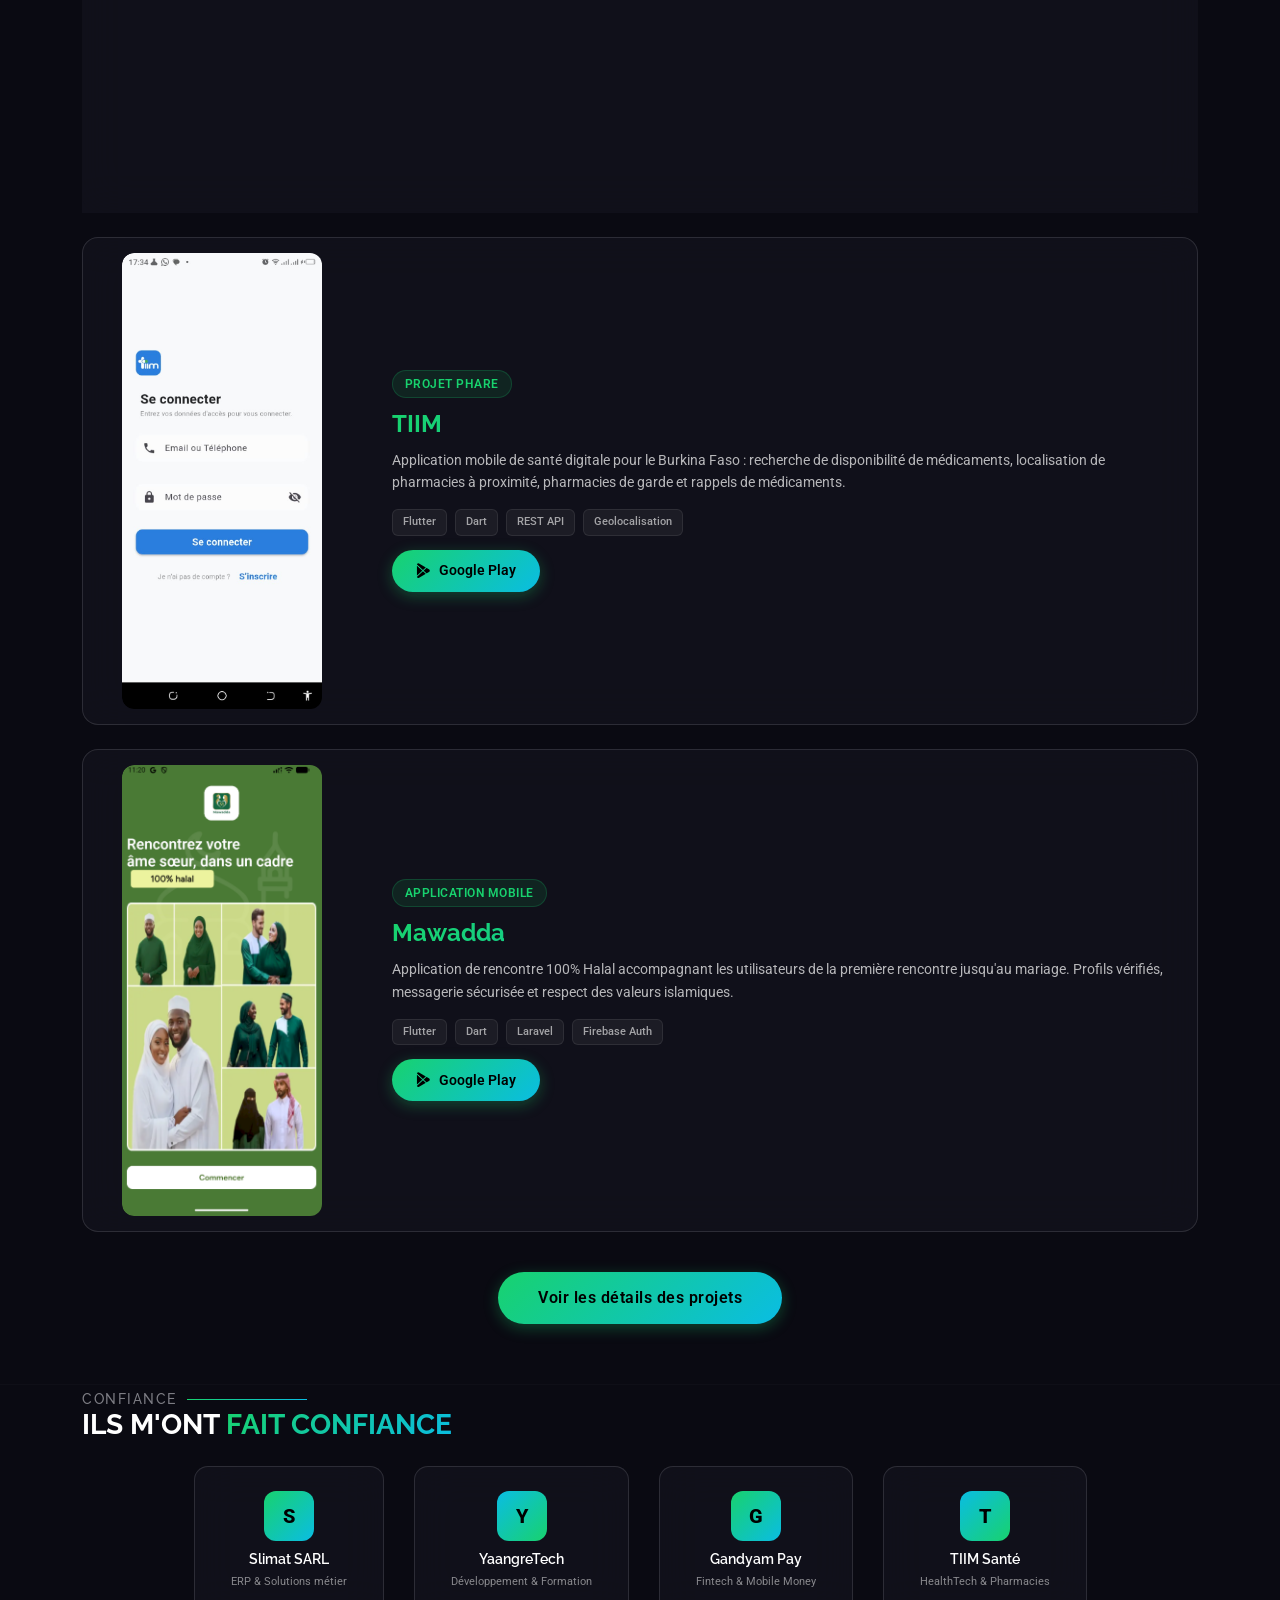
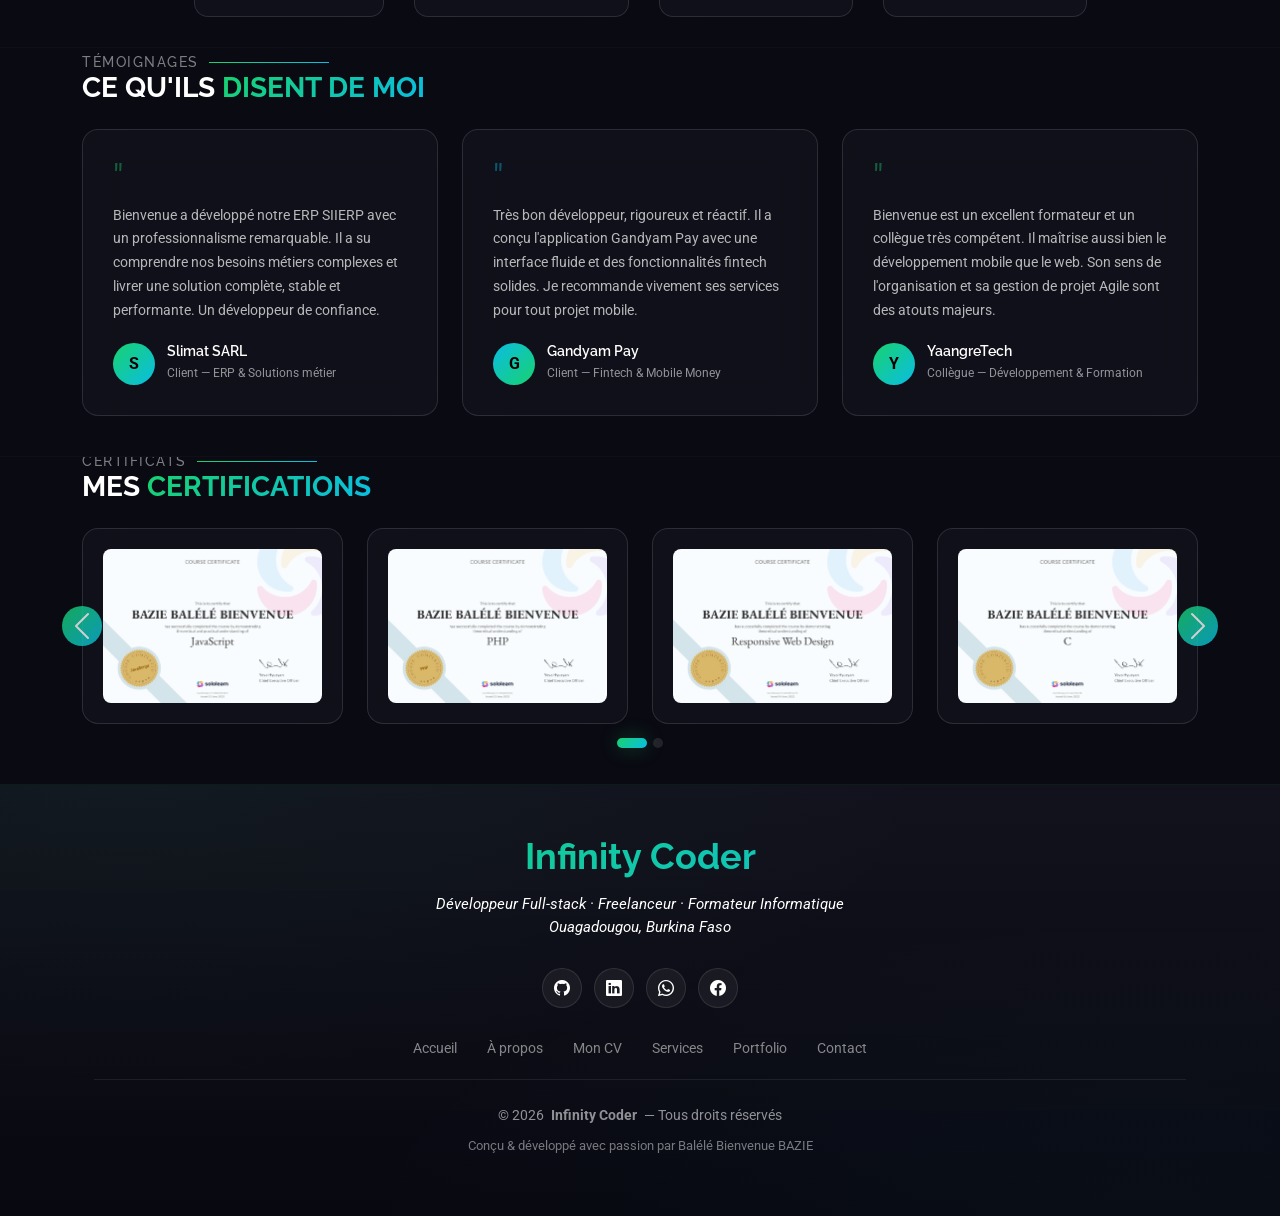
==== commit 8a834cf5: "UX : allègement images, dimensions <img> (anti-CLS) et cohérence des projets Performance - Suppressi" ====
--- a/index.html
+++ b/index.html
@@ -71,7 +71,7 @@
   <header id="header" class="header d-flex align-items-center fixed-top">
     <div class="container-fluid container-xl position-relative d-flex align-items-center justify-content-between">
       <a href="index.html" class="logo d-flex align-items-center" aria-label="Accueil — Infinity Coder">
-        <img src="assets/img/logo_infinity.png" alt="Logo Infinity Coder — Balélé Bienvenue BAZIE" class="img-fluid col-6 col-sm-4 col-md-3 col-lg-2 w-60">
+        <img src="assets/img/logo_infinity.png" width="465" height="256" alt="Logo Infinity Coder — Balélé Bienvenue BAZIE" class="img-fluid col-6 col-sm-4 col-md-3 col-lg-2 w-60">
       </a>
 
       <nav id="navmenu" class="navmenu">
@@ -528,12 +528,12 @@
               <div class="row g-0 align-items-center">
                 <div class="col-md-6">
                   <div class="project-screenshot">
-                    <img src="assets/img/portfolio/siierp-dashboard.png" alt="SIIERP - Tableau de bord ERP" class="img-fluid" loading="lazy">
+                    <img src="assets/img/portfolio/siierp-dashboard.png" width="1919" height="889" alt="SIIERP - Tableau de bord ERP" class="img-fluid" loading="lazy">
                   </div>
                 </div>
                 <div class="col-md-6">
                   <div class="project-body" style="padding: 30px;">
-                    <span class="project-badge featured">🏆 Projet Majeur</span>
+                    <span class="project-badge featured">Projet Majeur</span>
                     <h3>SIIERP</h3>
                     <p>Système ERP complet pour Slimat SARL : Vente, CRM, Comptabilité, RH, Stock, Logistique, Caisse et Budget — tout en une seule plateforme. Version 4.4.0 STABLE.</p>
                     <div class="project-tech">
@@ -543,7 +543,7 @@
                       <span>MySQL</span>
                     </div>
                     <div style="margin-top: 14px;">
-                      <a href="https://slimatgroup.cloud/" target="_blank" rel="noopener" style="display: inline-flex; align-items: center; gap: 6px; padding: 8px 20px; background: linear-gradient(135deg, #18d26e, #0abde3); color: #000; border-radius: 50px; font-weight: 600; font-size: 13px; text-decoration: none; box-shadow: 0 4px 15px rgba(24,210,110,0.3);">
+                      <a href="https://slimatgroup.cloud/" target="_blank" rel="noopener" class="project-link-btn">
                         <i class="bi bi-globe2"></i> Démo en ligne
                       </a>
                     </div>
@@ -559,7 +559,7 @@
               <div class="row g-0 align-items-center">
                 <div class="col-md-6">
                   <div class="project-screenshot">
-                    <img src="assets/img/portfolio/gscolaire-dashboard.png" alt="G-Scolaire - Tableau de bord" class="img-fluid" loading="lazy">
+                    <img src="assets/img/portfolio/gscolaire-dashboard.png" width="1918" height="1009" alt="G-Scolaire - Tableau de bord" class="img-fluid" loading="lazy">
                   </div>
                 </div>
                 <div class="col-md-6">
@@ -585,12 +585,12 @@
               <div class="row g-0 align-items-center">
                 <div class="col-md-3 text-center">
                   <div class="project-screenshot" style="max-width: 200px; margin: 15px auto;">
-                    <img src="assets/img/portfolio/gandyam-splash.webp" alt="Gandyam Pay" class="img-fluid" style="border-radius: 12px;">
+                    <img src="assets/img/portfolio/gandyam-splash.webp" width="485" height="1080" alt="Gandyam Pay" class="img-fluid" style="border-radius: 12px;">
                   </div>
                 </div>
                 <div class="col-md-9">
                   <div class="project-body" style="padding: 30px;">
-                    <span class="project-badge featured">💸 Application Mobile</span>
+                    <span class="project-badge featured">Application Mobile</span>
                     <h3>Gandyam Pay</h3>
                     <p>Application de transfert d'argent international CAD → XOF/XAF via Moov Money, Orange Money et Wave. Taux de change en temps réel, historique des transactions et authentification Google.</p>
                     <div class="project-tech">
@@ -600,7 +600,7 @@
                       <span>Mobile Money</span>
                     </div>
                     <div style="margin-top: 14px;">
-                      <a href="https://play.google.com/store/search?q=gandyam+pay&c=apps&hl=fr" target="_blank" rel="noopener" style="display: inline-flex; align-items: center; gap: 6px; padding: 8px 20px; background: linear-gradient(135deg, #18d26e, #0abde3); color: #000; border-radius: 50px; font-weight: 600; font-size: 13px; text-decoration: none; box-shadow: 0 4px 15px rgba(24,210,110,0.3);">
+                      <a href="https://play.google.com/store/search?q=gandyam+pay&c=apps&hl=fr" target="_blank" rel="noopener" class="project-link-btn">
                         <i class="bi bi-google-play"></i> Google Play
                       </a>
                     </div>
@@ -616,7 +616,7 @@
               <div class="row g-0 align-items-center">
                 <div class="col-md-3 text-center">
                   <div class="project-screenshot" style="max-width: 200px; margin: 15px auto;">
-                    <img src="assets/img/portfolio/tiim-login.jpeg" alt="TIIM - Connexion" class="img-fluid" style="border-radius: 12px;">
+                    <img src="assets/img/portfolio/tiim-login.jpeg" width="561" height="1280" alt="TIIM - Connexion" class="img-fluid" style="border-radius: 12px;">
                   </div>
                 </div>
                 <div class="col-md-9">
@@ -631,7 +631,7 @@
                       <span>Geolocalisation</span>
                     </div>
                     <div style="margin-top: 14px;">
-                      <a href="https://play.google.com/store/apps/details?id=com.tiim.app" target="_blank" rel="noopener" style="display: inline-flex; align-items: center; gap: 6px; padding: 8px 20px; background: linear-gradient(135deg, #18d26e, #0abde3); color: #000; border-radius: 50px; font-weight: 600; font-size: 13px; text-decoration: none; box-shadow: 0 4px 15px rgba(24,210,110,0.3);">
+                      <a href="https://play.google.com/store/apps/details?id=com.tiim.app" target="_blank" rel="noopener" class="project-link-btn">
                         <i class="bi bi-google-play"></i> Google Play
                       </a>
                     </div>
@@ -647,7 +647,7 @@
               <div class="row g-0 align-items-center">
                 <div class="col-md-3 text-center">
                   <div class="project-screenshot" style="max-width: 200px; margin: 15px auto;">
-                    <img src="assets/img/portfolio/mawadda-splash.png" alt="Mawadda - Rencontre Halal" class="img-fluid" style="border-radius: 12px;">
+                    <img src="assets/img/portfolio/mawadda-splash.png" width="416" height="938" alt="Mawadda - Rencontre Halal" class="img-fluid" style="border-radius: 12px;">
                   </div>
                 </div>
                 <div class="col-md-9">
@@ -662,7 +662,7 @@
                       <span>Firebase Auth</span>
                     </div>
                     <div style="margin-top: 14px;">
-                      <a href="https://play.google.com/store/search?q=mawadda&c=apps&hl=fr" target="_blank" rel="noopener" style="display: inline-flex; align-items: center; gap: 6px; padding: 8px 20px; background: linear-gradient(135deg, #18d26e, #0abde3); color: #000; border-radius: 50px; font-weight: 600; font-size: 13px; text-decoration: none; box-shadow: 0 4px 15px rgba(24,210,110,0.3);">
+                      <a href="https://play.google.com/store/search?q=mawadda&c=apps&hl=fr" target="_blank" rel="noopener" class="project-link-btn">
                         <i class="bi bi-google-play"></i> Google Play
                       </a>
                     </div>
@@ -777,22 +777,22 @@
               <div class="row gy-4">
                 <div class="col-lg-3 col-md-4">
                   <div class="features-item">
-                    <img src="assets/img/javascript.png" alt="JavaScript" class="img-fluid" loading="lazy">
+                    <img src="assets/img/javascript.png" width="1754" height="1238" alt="JavaScript" class="img-fluid" loading="lazy">
                   </div>
                 </div>
                 <div class="col-lg-3 col-md-4">
                   <div class="features-item">
-                    <img src="assets/img/php.png" alt="PHP" class="img-fluid" loading="lazy">
+                    <img src="assets/img/php.png" width="1754" height="1238" alt="PHP" class="img-fluid" loading="lazy">
                   </div>
                 </div>
                 <div class="col-lg-3 col-md-4">
                   <div class="features-item">
-                    <img src="assets/img/rescon.png" alt="Rescon" class="img-fluid" loading="lazy">
+                    <img src="assets/img/rescon.png" width="1754" height="1238" alt="Rescon" class="img-fluid" loading="lazy">
                   </div>
                 </div>
                 <div class="col-lg-3 col-md-4">
                   <div class="features-item">
-                    <img src="assets/img/c.png" alt="C" class="img-fluid" loading="lazy">
+                    <img src="assets/img/c.png" width="1754" height="1238" alt="C" class="img-fluid" loading="lazy">
                   </div>
                 </div>
               </div>
@@ -802,22 +802,22 @@
               <div class="row gy-4">
                 <div class="col-lg-3 col-md-4">
                   <div class="features-item">
-                    <img src="assets/img/html.png" alt="HTML" class="img-fluid" loading="lazy">
+                    <img src="assets/img/html.png" width="1754" height="1238" alt="HTML" class="img-fluid" loading="lazy">
                   </div>
                 </div>
                 <div class="col-lg-3 col-md-4">
                   <div class="features-item">
-                    <img src="assets/img/css.png" alt="CSS" class="img-fluid" loading="lazy">
+                    <img src="assets/img/css.png" width="1754" height="1238" alt="CSS" class="img-fluid" loading="lazy">
                   </div>
                 </div>
                 <div class="col-lg-3 col-md-4">
                   <div class="features-item">
-                    <img src="assets/img/reactredux.png" alt="React Redux" class="img-fluid" loading="lazy">
+                    <img src="assets/img/reactredux.png" width="1754" height="1238" alt="React Redux" class="img-fluid" loading="lazy">
                   </div>
                 </div>
                 <div class="col-lg-3 col-md-4">
                   <div class="features-item">
-                    <img src="assets/img/c.png" alt="C" class="img-fluid" loading="lazy">
+                    <img src="assets/img/c.png" width="1754" height="1238" alt="C" class="img-fluid" loading="lazy">
                   </div>
                 </div>
               </div>
--- a/assets/css/main.css
+++ b/assets/css/main.css
@@ -3260,4 +3260,33 @@
   .scroll-progress {
     display: none !important;
   }
+}
+
+/*--------------------------------------------------------------
+# Bouton projet réutilisable (app store / démo)
+--------------------------------------------------------------*/
+.project-link-btn {
+  display: inline-flex;
+  align-items: center;
+  gap: 8px;
+  padding: 10px 24px;
+  background: var(--accent-gradient);
+  color: #000;
+  border-radius: 50px;
+  font-weight: 600;
+  font-size: 14px;
+  text-decoration: none;
+  box-shadow: 0 4px 15px rgba(24, 210, 110, 0.3);
+  transition: transform 0.25s ease, filter 0.25s ease, box-shadow 0.25s ease;
+}
+
+.project-link-btn:hover {
+  transform: translateY(-2px);
+  filter: brightness(1.05);
+  color: #000;
+  box-shadow: 0 6px 22px rgba(24, 210, 110, 0.4);
+}
+
+.project-link-btn i {
+  font-size: 1.05em;
 }
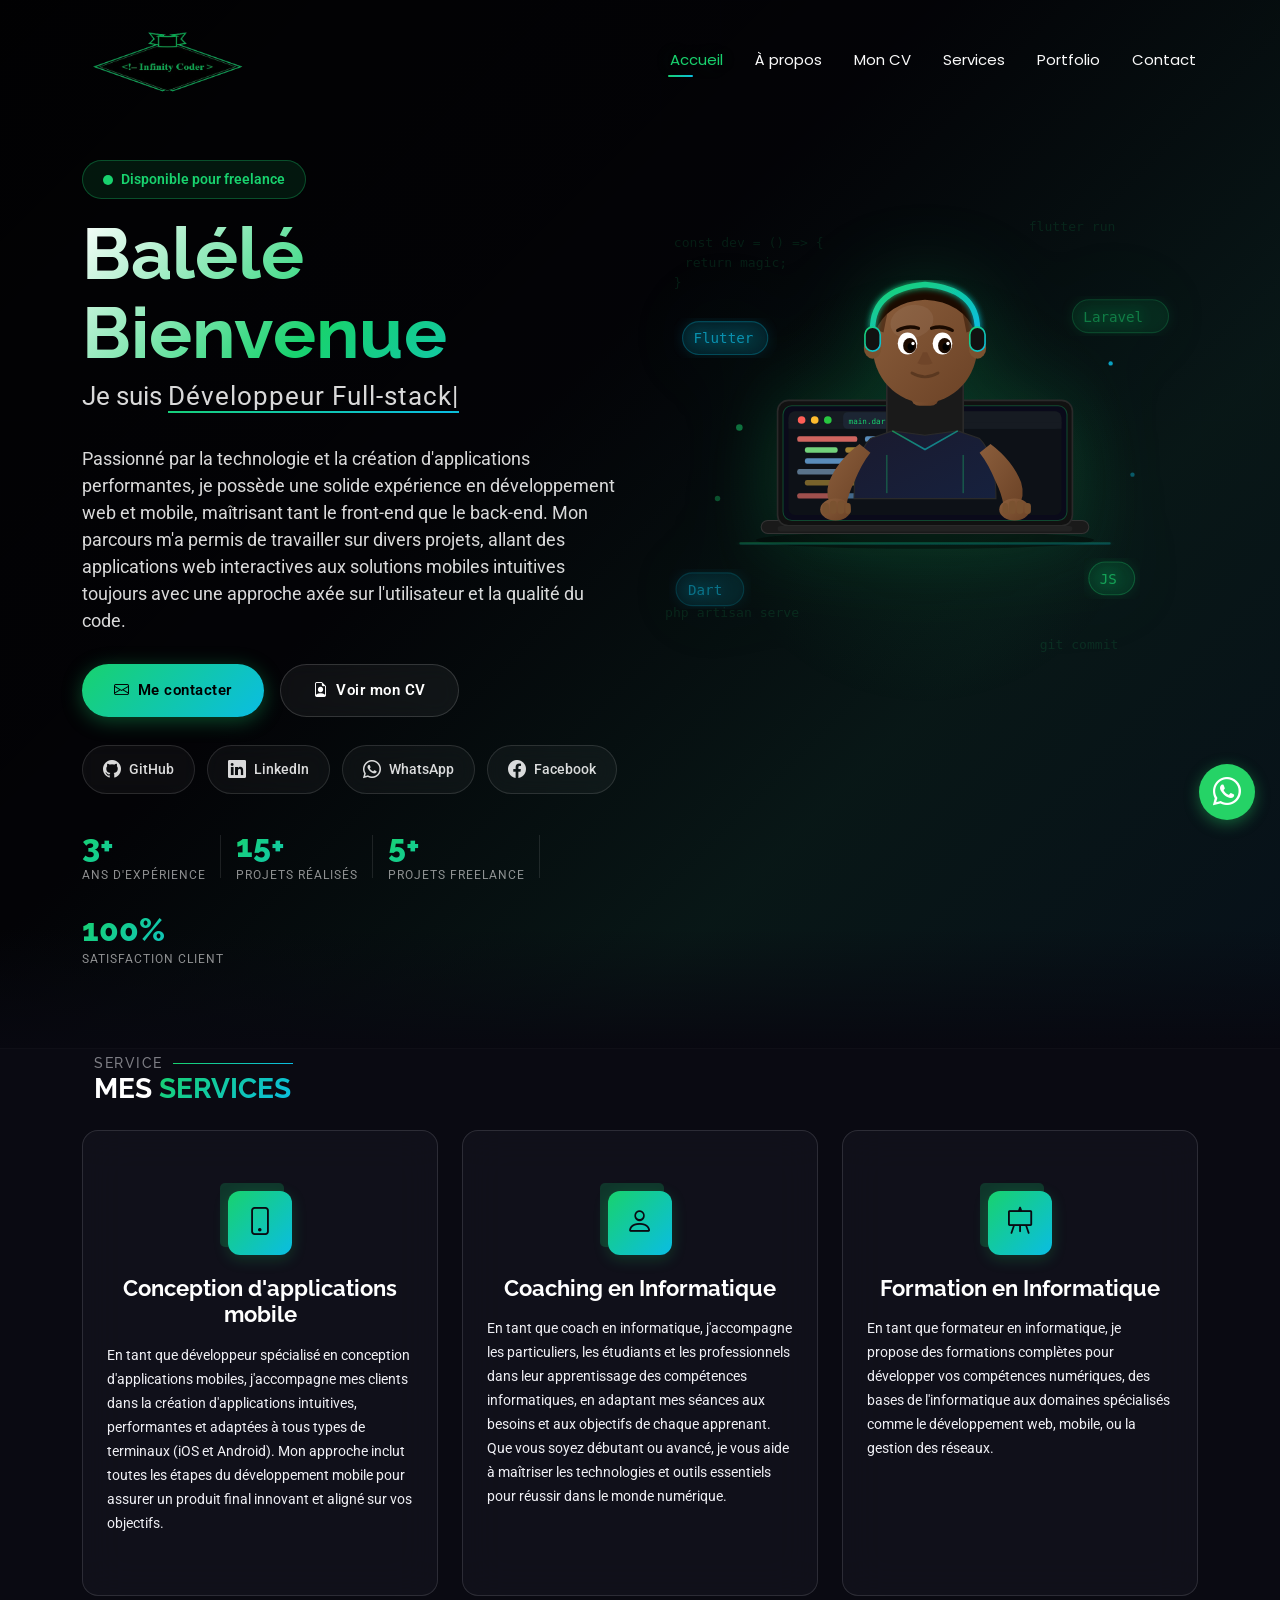
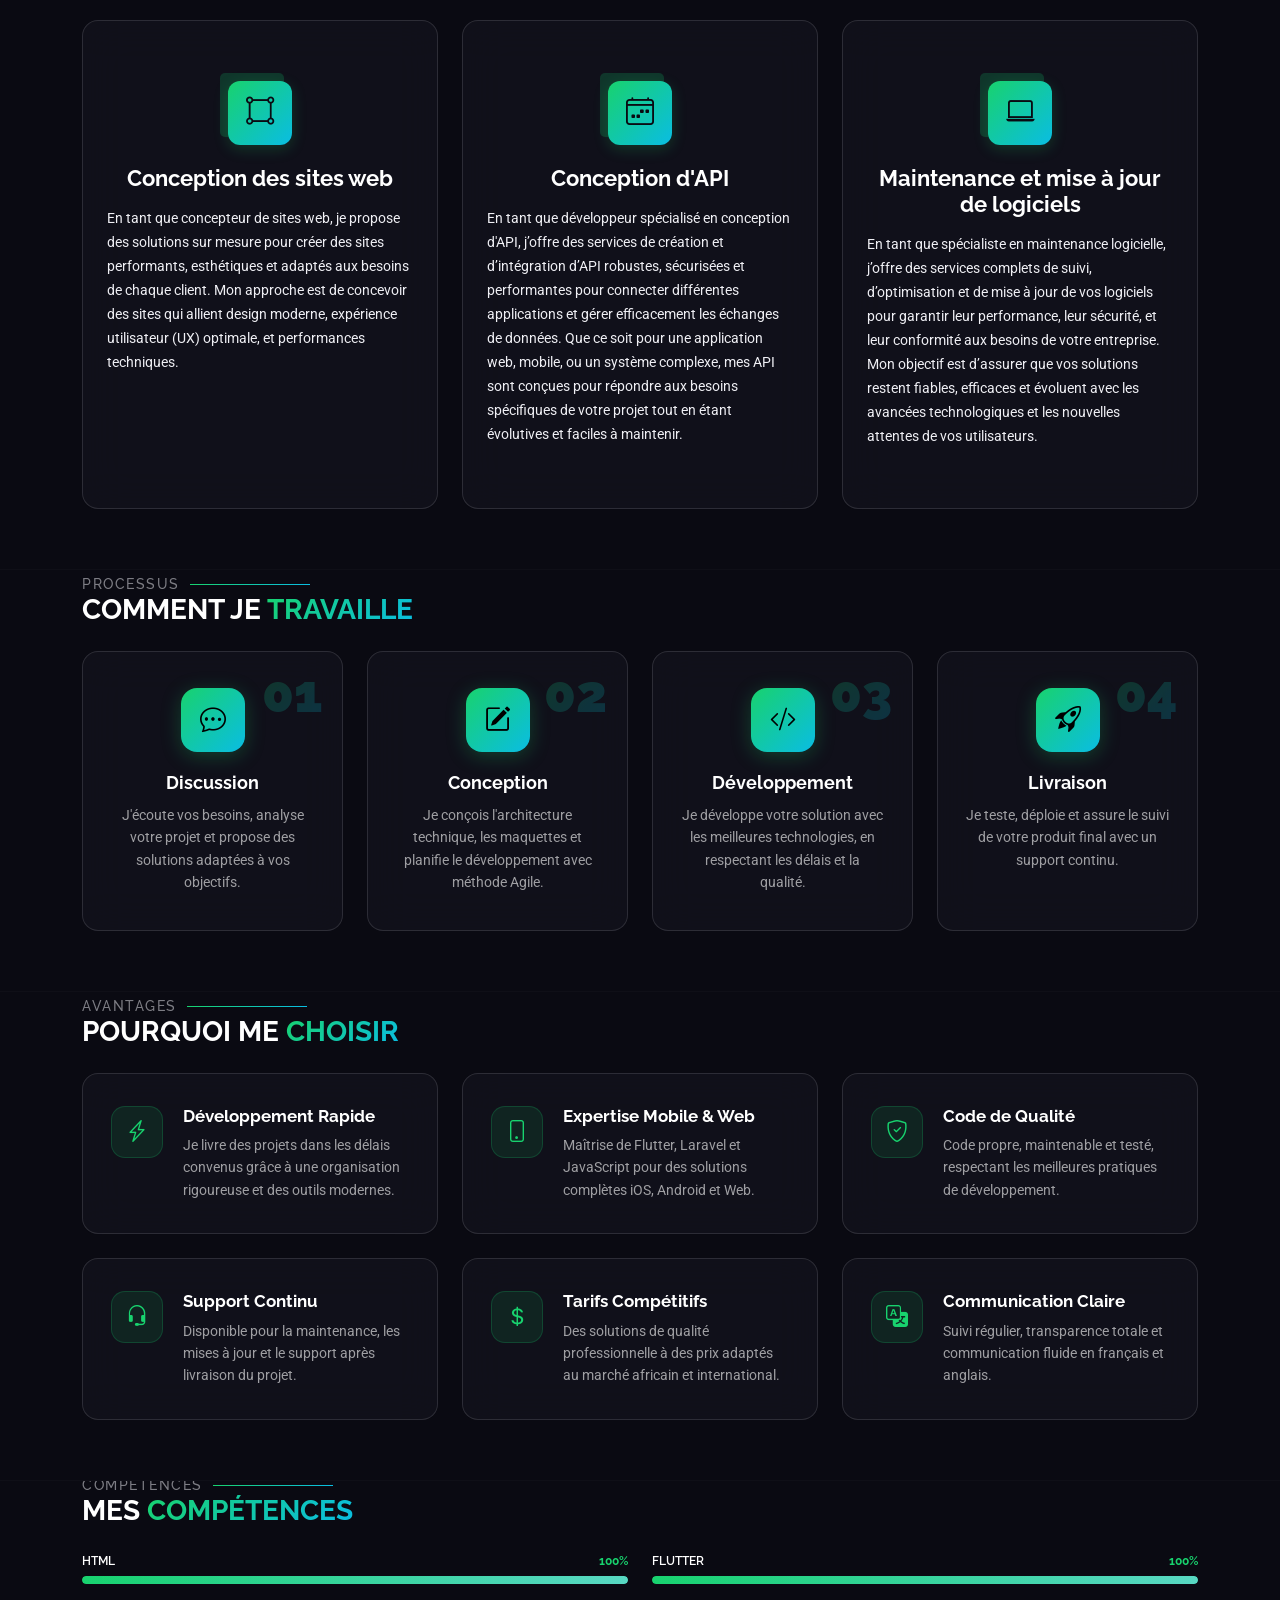
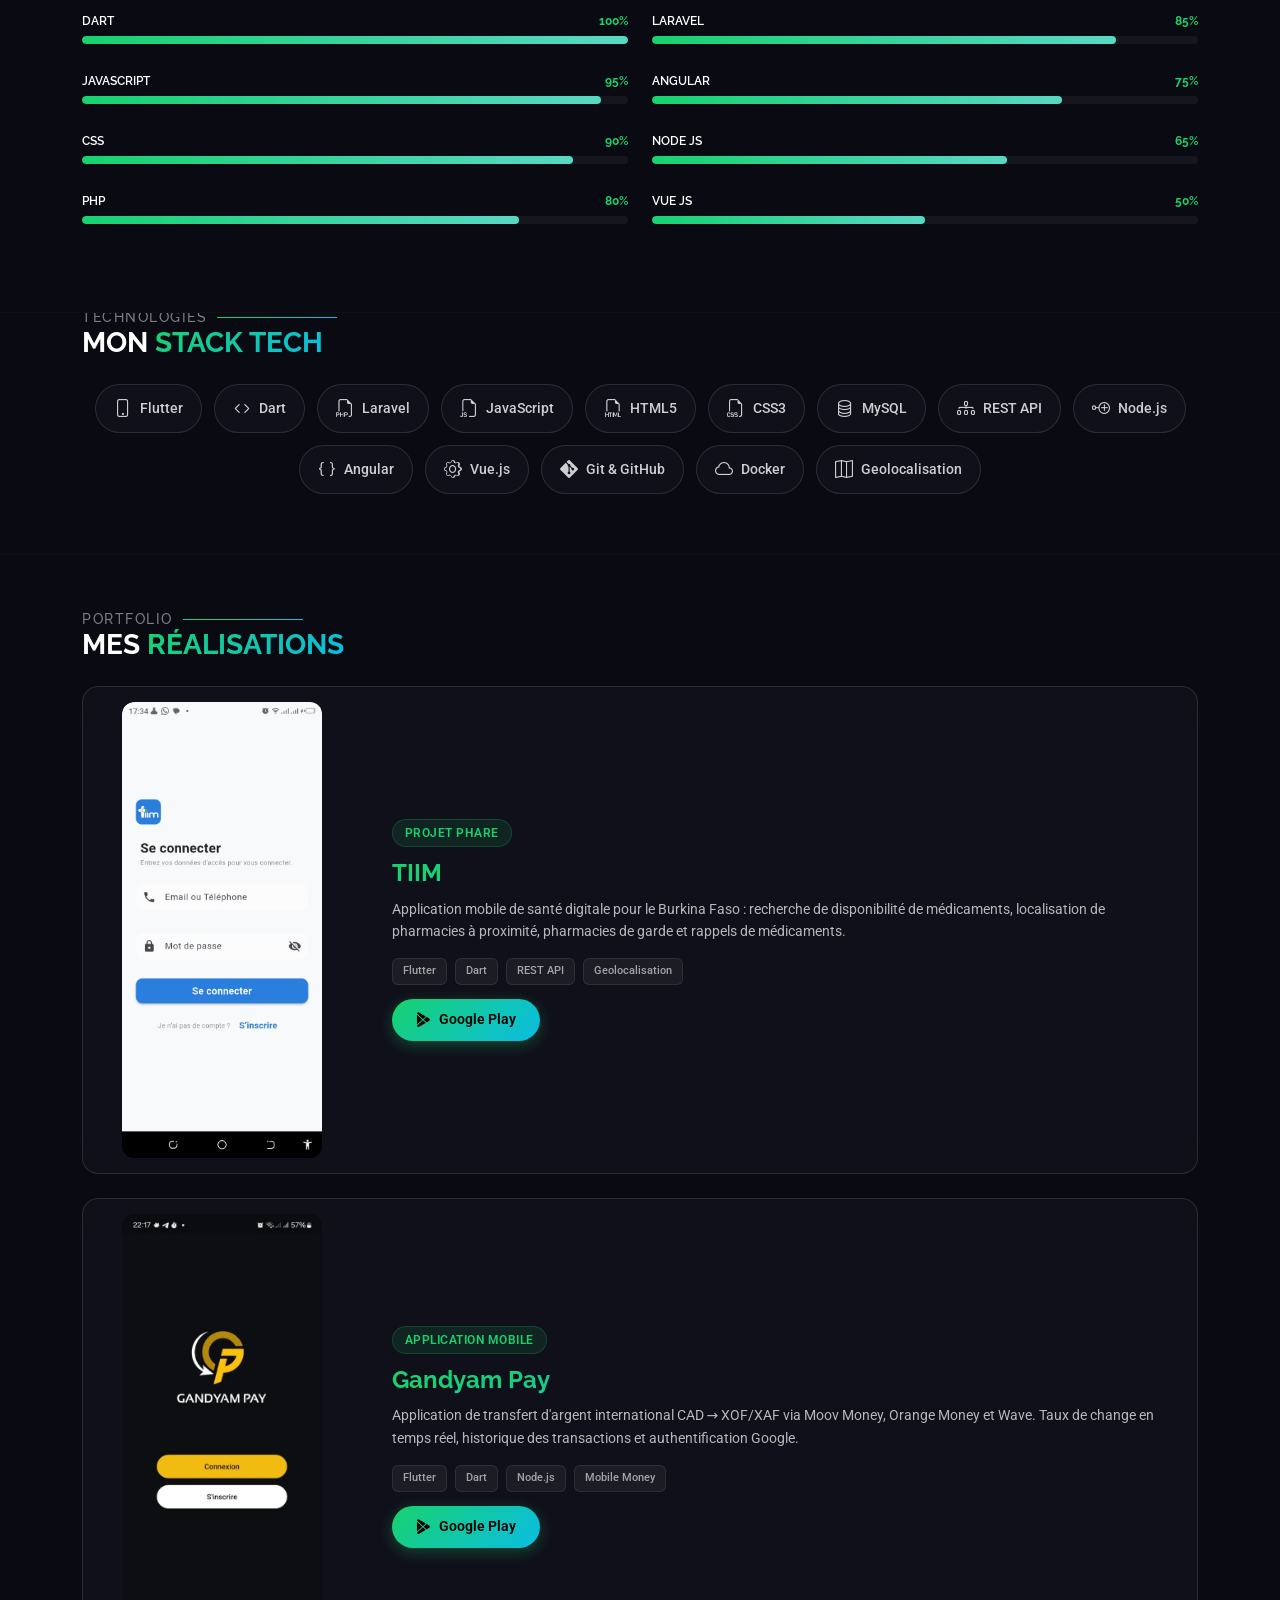
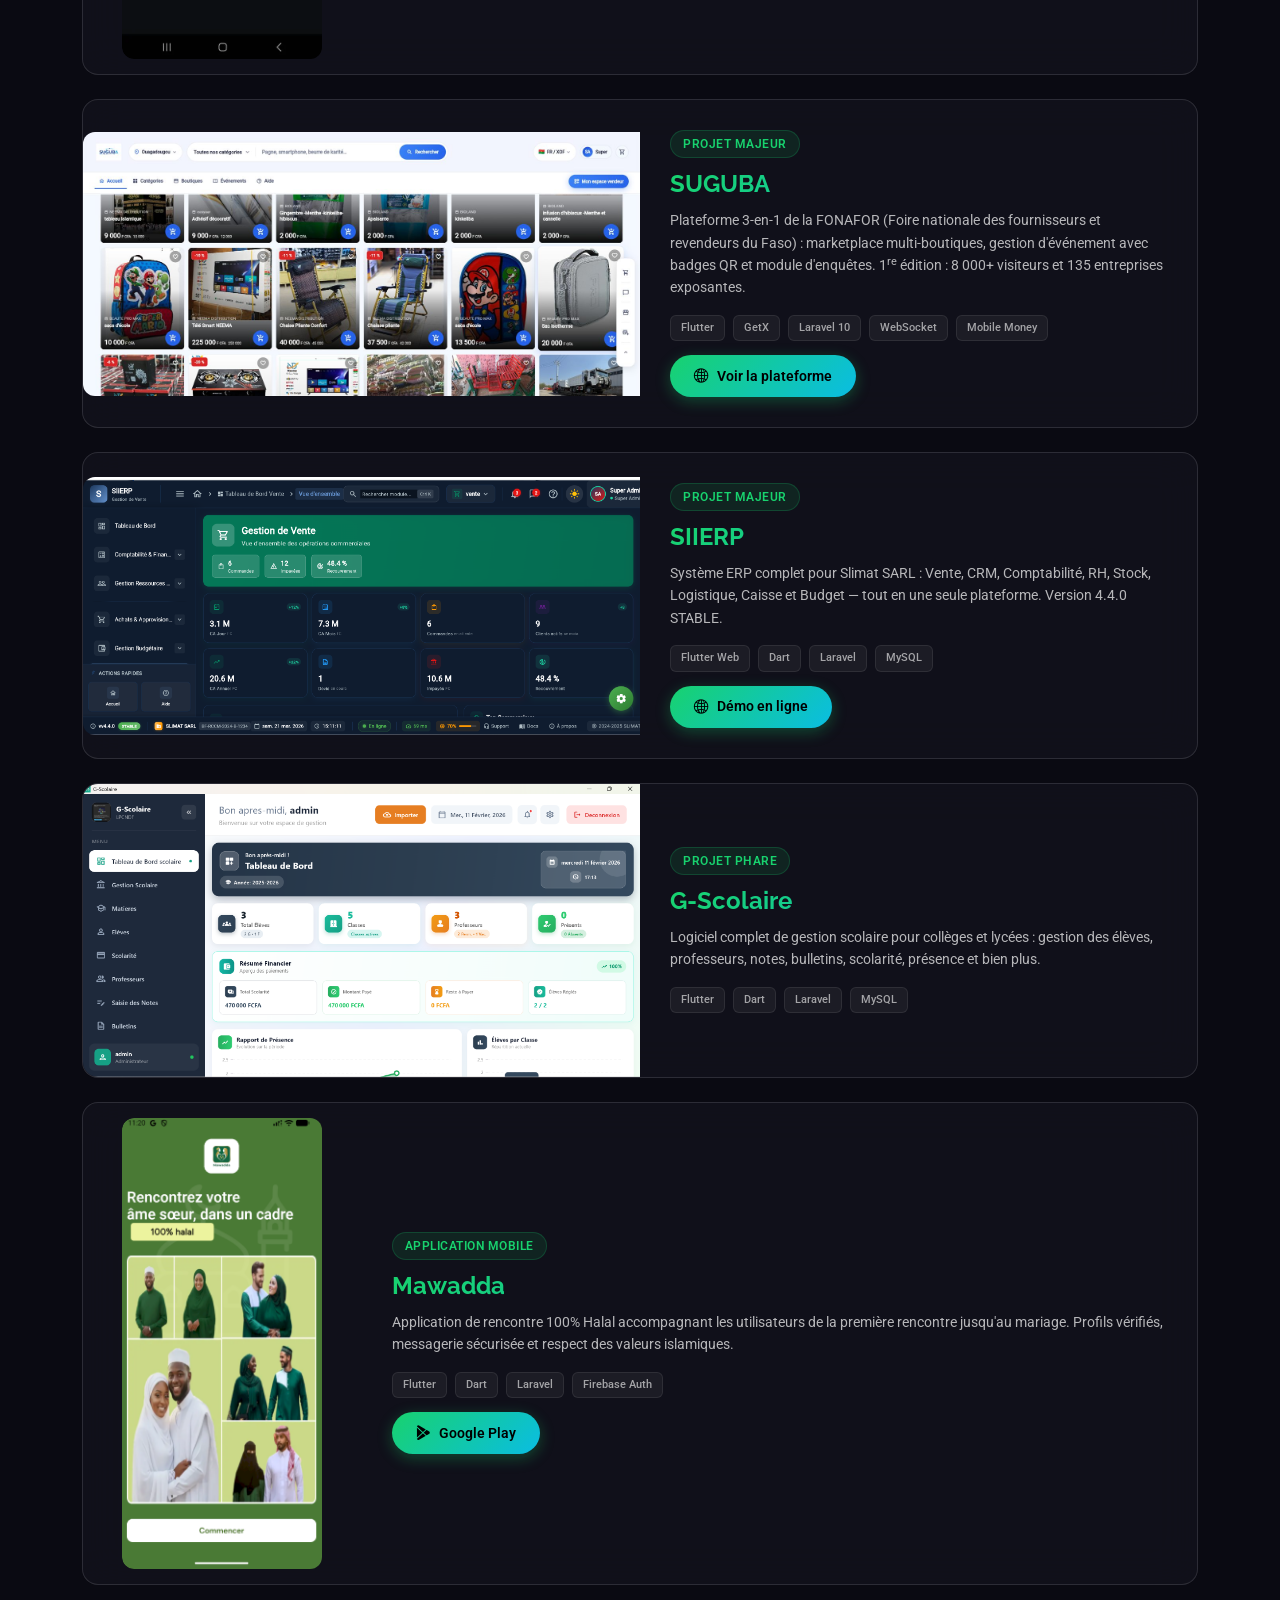
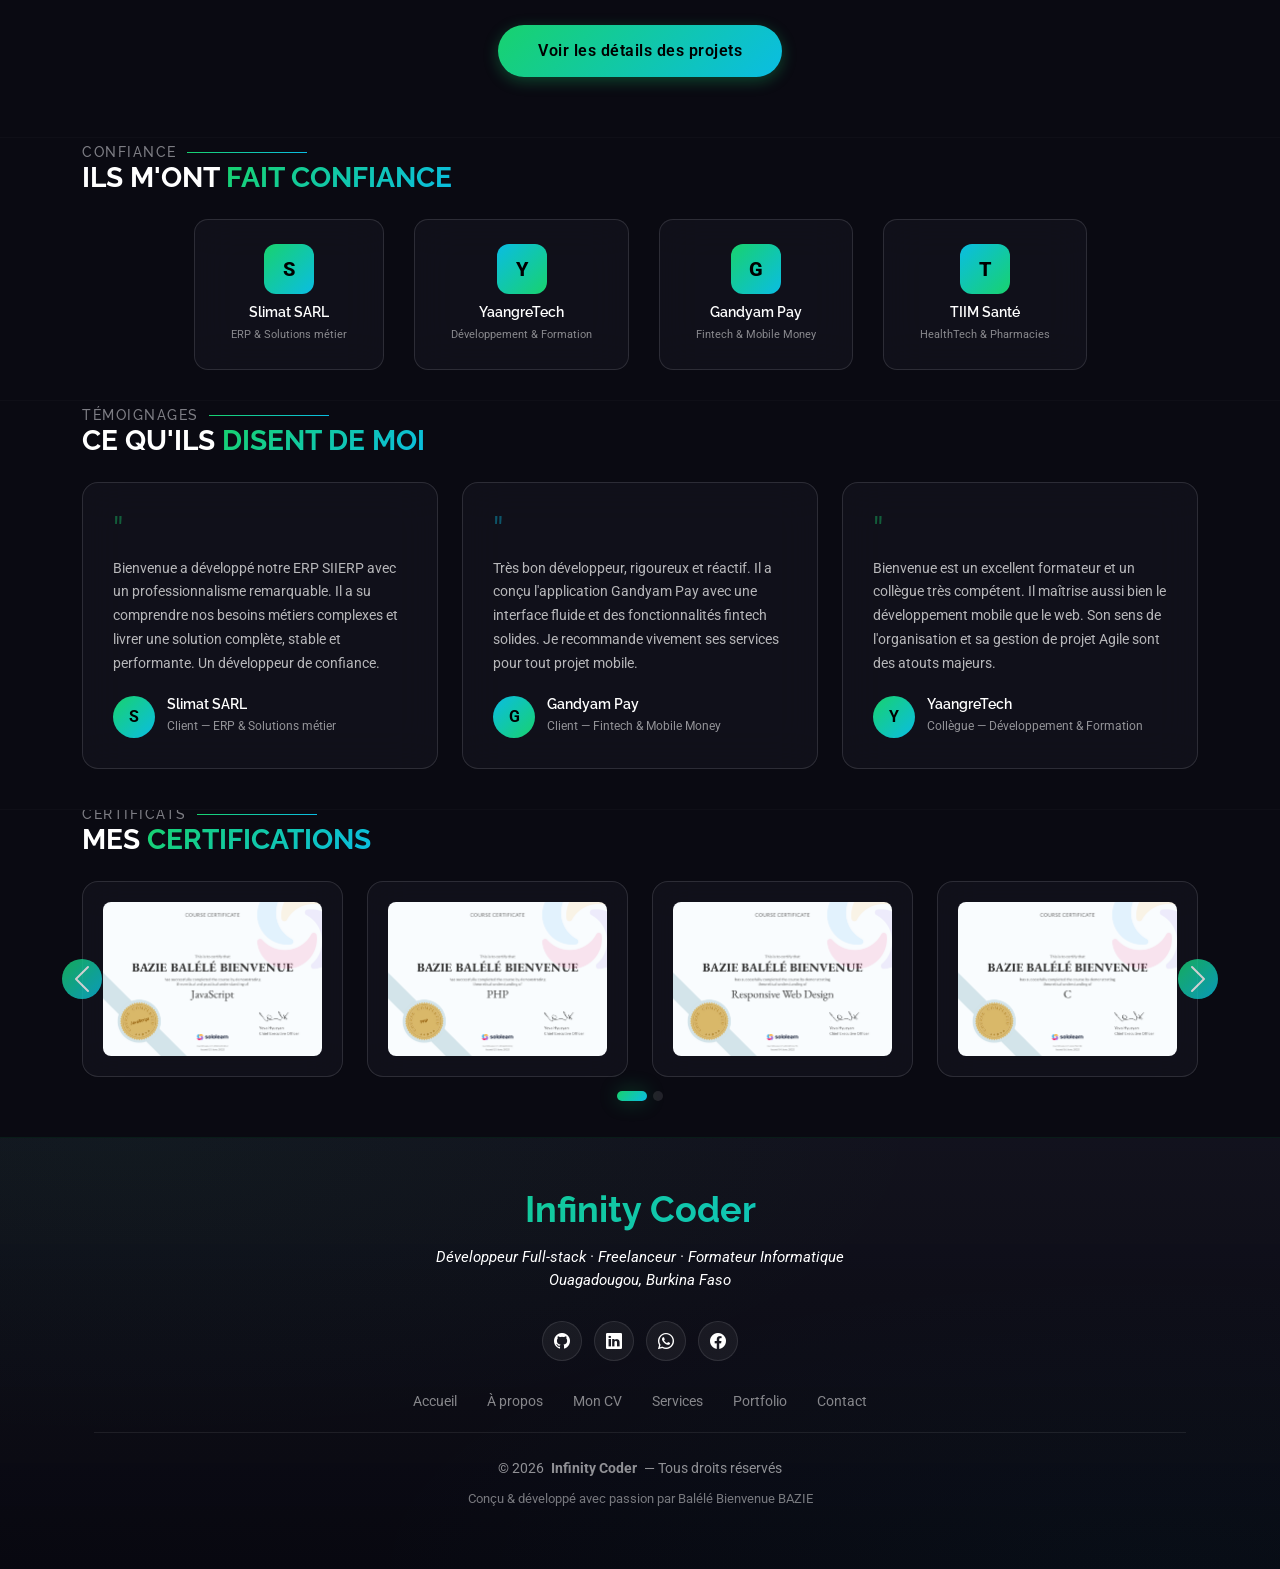
==== commit 454c43f8: "Ajout du projet SUGUBA-Fonafor et réorganisation du portfolio Nouveau projet SUGUBA : plateforme 3-e" ====
--- a/index.html
+++ b/index.html
@@ -522,8 +522,102 @@
       <div class="container">
         <div class="row gy-4">
 
+          <!-- TIIM - Projet Phare -->
+          <div class="col-12" data-aos="fade-up" data-aos-delay="100">
+            <div class="project-card project-card-featured">
+              <div class="row g-0 align-items-center">
+                <div class="col-md-3 text-center">
+                  <div class="project-screenshot" style="max-width: 200px; margin: 15px auto;">
+                    <img src="assets/img/portfolio/tiim-login.jpeg" width="561" height="1280" alt="TIIM - Connexion" class="img-fluid" style="border-radius: 12px;">
+                  </div>
+                </div>
+                <div class="col-md-9">
+                  <div class="project-body" style="padding: 30px;">
+                    <span class="project-badge featured">Projet Phare</span>
+                    <h3>TIIM</h3>
+                    <p>Application mobile de santé digitale pour le Burkina Faso : recherche de disponibilité de médicaments, localisation de pharmacies à proximité, pharmacies de garde et rappels de médicaments.</p>
+                    <div class="project-tech">
+                      <span>Flutter</span>
+                      <span>Dart</span>
+                      <span>REST API</span>
+                      <span>Geolocalisation</span>
+                    </div>
+                    <div style="margin-top: 14px;">
+                      <a href="https://play.google.com/store/apps/details?id=com.tiim.app" target="_blank" rel="noopener" class="project-link-btn">
+                        <i class="bi bi-google-play"></i> Google Play
+                      </a>
+                    </div>
+                  </div>
+                </div>
+              </div>
+            </div>
+          </div>
+
+          <!-- Gandyam Pay -->
+          <div class="col-12" data-aos="fade-up" data-aos-delay="150">
+            <div class="project-card project-card-featured">
+              <div class="row g-0 align-items-center">
+                <div class="col-md-3 text-center">
+                  <div class="project-screenshot" style="max-width: 200px; margin: 15px auto;">
+                    <img src="assets/img/portfolio/gandyam-splash.webp" width="485" height="1080" alt="Gandyam Pay" class="img-fluid" style="border-radius: 12px;">
+                  </div>
+                </div>
+                <div class="col-md-9">
+                  <div class="project-body" style="padding: 30px;">
+                    <span class="project-badge featured">Application Mobile</span>
+                    <h3>Gandyam Pay</h3>
+                    <p>Application de transfert d'argent international CAD → XOF/XAF via Moov Money, Orange Money et Wave. Taux de change en temps réel, historique des transactions et authentification Google.</p>
+                    <div class="project-tech">
+                      <span>Flutter</span>
+                      <span>Dart</span>
+                      <span>Node.js</span>
+                      <span>Mobile Money</span>
+                    </div>
+                    <div style="margin-top: 14px;">
+                      <a href="https://play.google.com/store/search?q=gandyam+pay&c=apps&hl=fr" target="_blank" rel="noopener" class="project-link-btn">
+                        <i class="bi bi-google-play"></i> Google Play
+                      </a>
+                    </div>
+                  </div>
+                </div>
+              </div>
+            </div>
+          </div>
+
+          <!-- SUGUBA - Projet Majeur -->
+          <div class="col-12" data-aos="fade-up" data-aos-delay="200">
+            <div class="project-card project-card-featured">
+              <div class="row g-0 align-items-center">
+                <div class="col-md-6">
+                  <div class="project-screenshot">
+                    <img src="assets/img/portfolio/suguba-marketplace.jpeg" width="1400" height="665" alt="SUGUBA - Marketplace de la foire FONAFOR" class="img-fluid" loading="lazy">
+                  </div>
+                </div>
+                <div class="col-md-6">
+                  <div class="project-body" style="padding: 30px;">
+                    <span class="project-badge featured">Projet Majeur</span>
+                    <h3>SUGUBA</h3>
+                    <p>Plateforme 3-en-1 de la FONAFOR (Foire nationale des fournisseurs et revendeurs du Faso) : marketplace multi-boutiques, gestion d'événement avec badges QR et module d'enquêtes. 1<sup>re</sup> édition : 8 000+ visiteurs et 135 entreprises exposantes.</p>
+                    <div class="project-tech">
+                      <span>Flutter</span>
+                      <span>GetX</span>
+                      <span>Laravel 10</span>
+                      <span>WebSocket</span>
+                      <span>Mobile Money</span>
+                    </div>
+                    <div style="margin-top: 14px;">
+                      <a href="https://www.suguba-fonafor.com/#/marketplace" target="_blank" rel="noopener" class="project-link-btn">
+                        <i class="bi bi-globe2"></i> Voir la plateforme
+                      </a>
+                    </div>
+                  </div>
+                </div>
+              </div>
+            </div>
+          </div>
+
           <!-- SIIERP - Projet Majeur -->
-          <div class="col-12" data-aos="fade-up" data-aos-delay="100">
+          <div class="col-12" data-aos="fade-up" data-aos-delay="250">
             <div class="project-card project-card-featured">
               <div class="row g-0 align-items-center">
                 <div class="col-md-6">
@@ -554,7 +648,7 @@
           </div>
 
           <!-- G-Scolaire - Projet Phare -->
-          <div class="col-12" data-aos="fade-up" data-aos-delay="150">
+          <div class="col-12" data-aos="fade-up" data-aos-delay="300">
             <div class="project-card project-card-featured">
               <div class="row g-0 align-items-center">
                 <div class="col-md-6">
@@ -579,70 +673,8 @@
             </div>
           </div>
 
-          <!-- Gandyam Pay -->
-          <div class="col-12" data-aos="fade-up" data-aos-delay="200">
-            <div class="project-card project-card-featured">
-              <div class="row g-0 align-items-center">
-                <div class="col-md-3 text-center">
-                  <div class="project-screenshot" style="max-width: 200px; margin: 15px auto;">
-                    <img src="assets/img/portfolio/gandyam-splash.webp" width="485" height="1080" alt="Gandyam Pay" class="img-fluid" style="border-radius: 12px;">
-                  </div>
-                </div>
-                <div class="col-md-9">
-                  <div class="project-body" style="padding: 30px;">
-                    <span class="project-badge featured">Application Mobile</span>
-                    <h3>Gandyam Pay</h3>
-                    <p>Application de transfert d'argent international CAD → XOF/XAF via Moov Money, Orange Money et Wave. Taux de change en temps réel, historique des transactions et authentification Google.</p>
-                    <div class="project-tech">
-                      <span>Flutter</span>
-                      <span>Dart</span>
-                      <span>Node.js</span>
-                      <span>Mobile Money</span>
-                    </div>
-                    <div style="margin-top: 14px;">
-                      <a href="https://play.google.com/store/search?q=gandyam+pay&c=apps&hl=fr" target="_blank" rel="noopener" class="project-link-btn">
-                        <i class="bi bi-google-play"></i> Google Play
-                      </a>
-                    </div>
-                  </div>
-                </div>
-              </div>
-            </div>
-          </div>
-
-          <!-- TIIM - Projet Phare -->
-          <div class="col-12" data-aos="fade-up" data-aos-delay="250">
-            <div class="project-card project-card-featured">
-              <div class="row g-0 align-items-center">
-                <div class="col-md-3 text-center">
-                  <div class="project-screenshot" style="max-width: 200px; margin: 15px auto;">
-                    <img src="assets/img/portfolio/tiim-login.jpeg" width="561" height="1280" alt="TIIM - Connexion" class="img-fluid" style="border-radius: 12px;">
-                  </div>
-                </div>
-                <div class="col-md-9">
-                  <div class="project-body" style="padding: 30px;">
-                    <span class="project-badge featured">Projet Phare</span>
-                    <h3>TIIM</h3>
-                    <p>Application mobile de santé digitale pour le Burkina Faso : recherche de disponibilité de médicaments, localisation de pharmacies à proximité, pharmacies de garde et rappels de médicaments.</p>
-                    <div class="project-tech">
-                      <span>Flutter</span>
-                      <span>Dart</span>
-                      <span>REST API</span>
-                      <span>Geolocalisation</span>
-                    </div>
-                    <div style="margin-top: 14px;">
-                      <a href="https://play.google.com/store/apps/details?id=com.tiim.app" target="_blank" rel="noopener" class="project-link-btn">
-                        <i class="bi bi-google-play"></i> Google Play
-                      </a>
-                    </div>
-                  </div>
-                </div>
-              </div>
-            </div>
-          </div>
-
           <!-- Mawadda -->
-          <div class="col-12" data-aos="fade-up" data-aos-delay="300">
+          <div class="col-12" data-aos="fade-up" data-aos-delay="350">
             <div class="project-card project-card-featured">
               <div class="row g-0 align-items-center">
                 <div class="col-md-3 text-center">
@@ -674,7 +706,7 @@
 
         </div>
 
-        <div class="text-center" data-aos="fade-up" data-aos-delay="500">
+        <div class="text-center" data-aos="fade-up" data-aos-delay="400">
           <a href="portfolio.html" class="view-all-btn">Voir les détails des projets</a>
         </div>
       </div>
